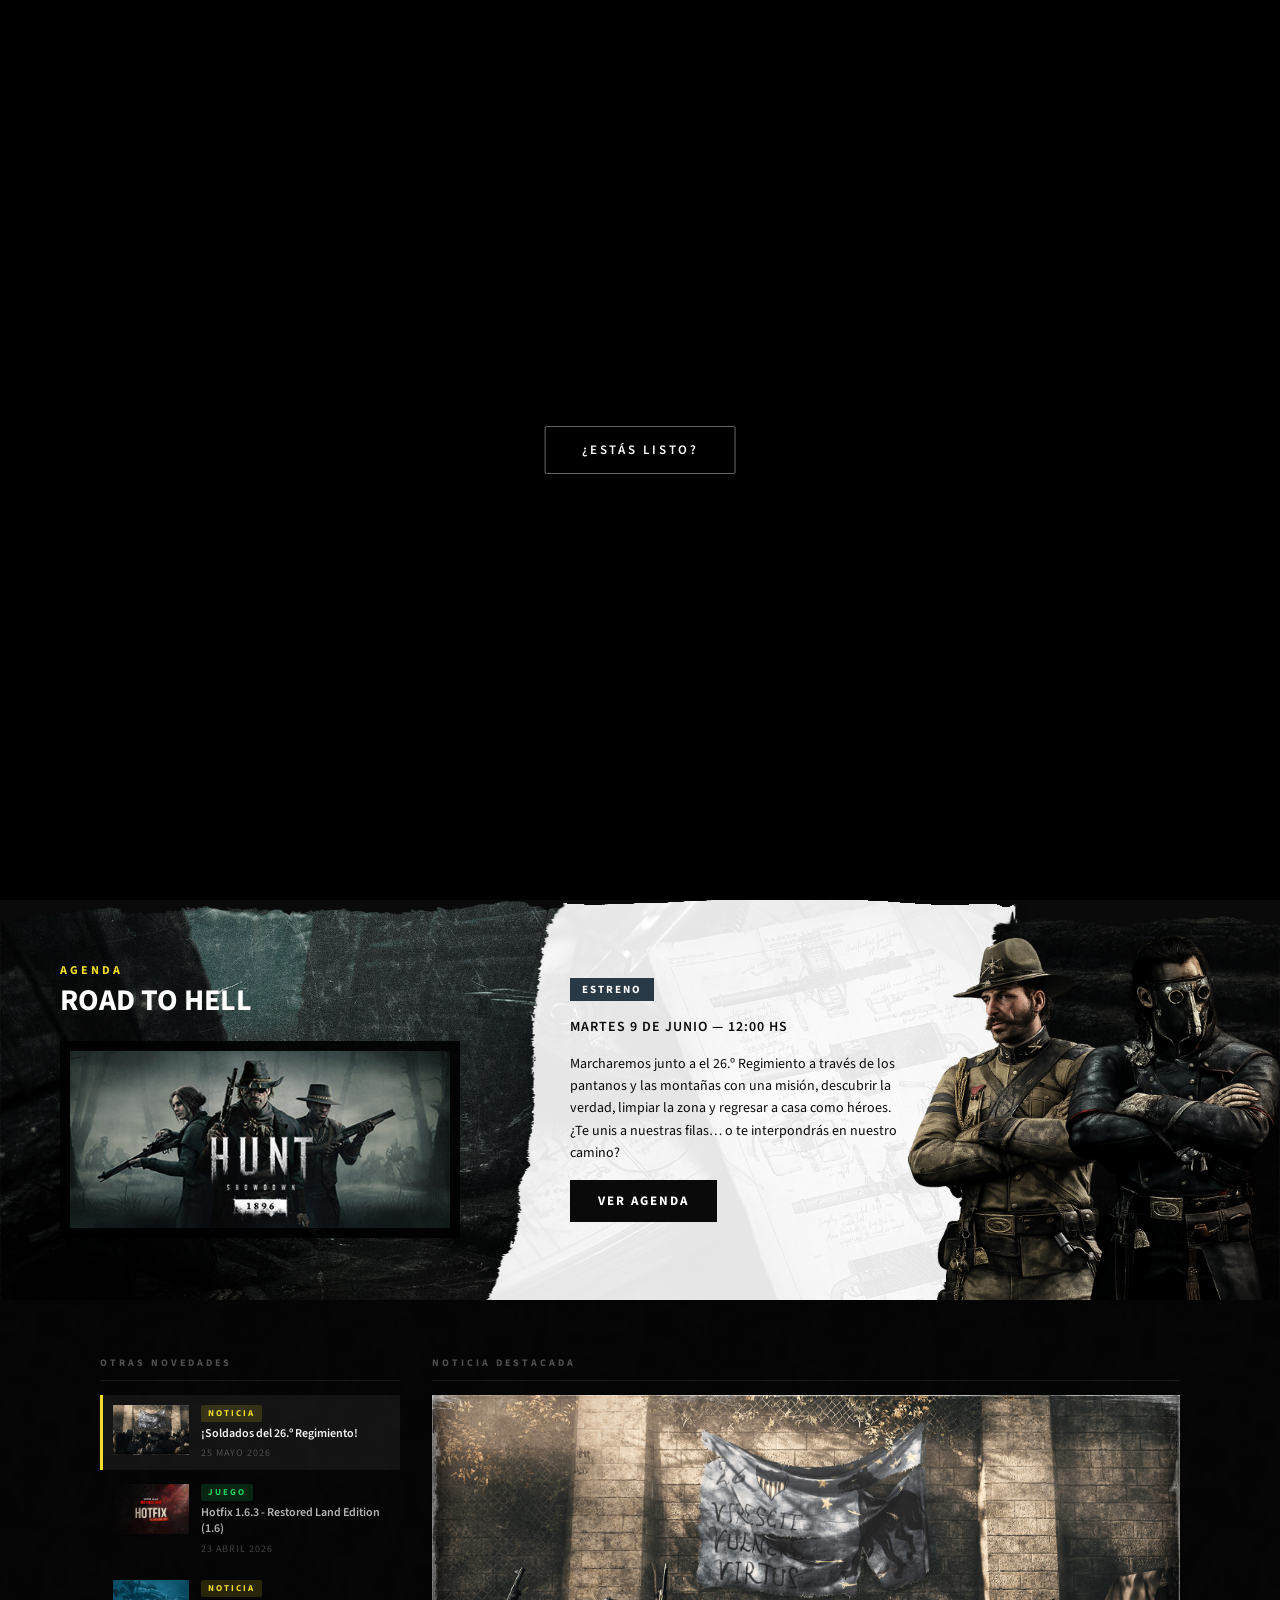
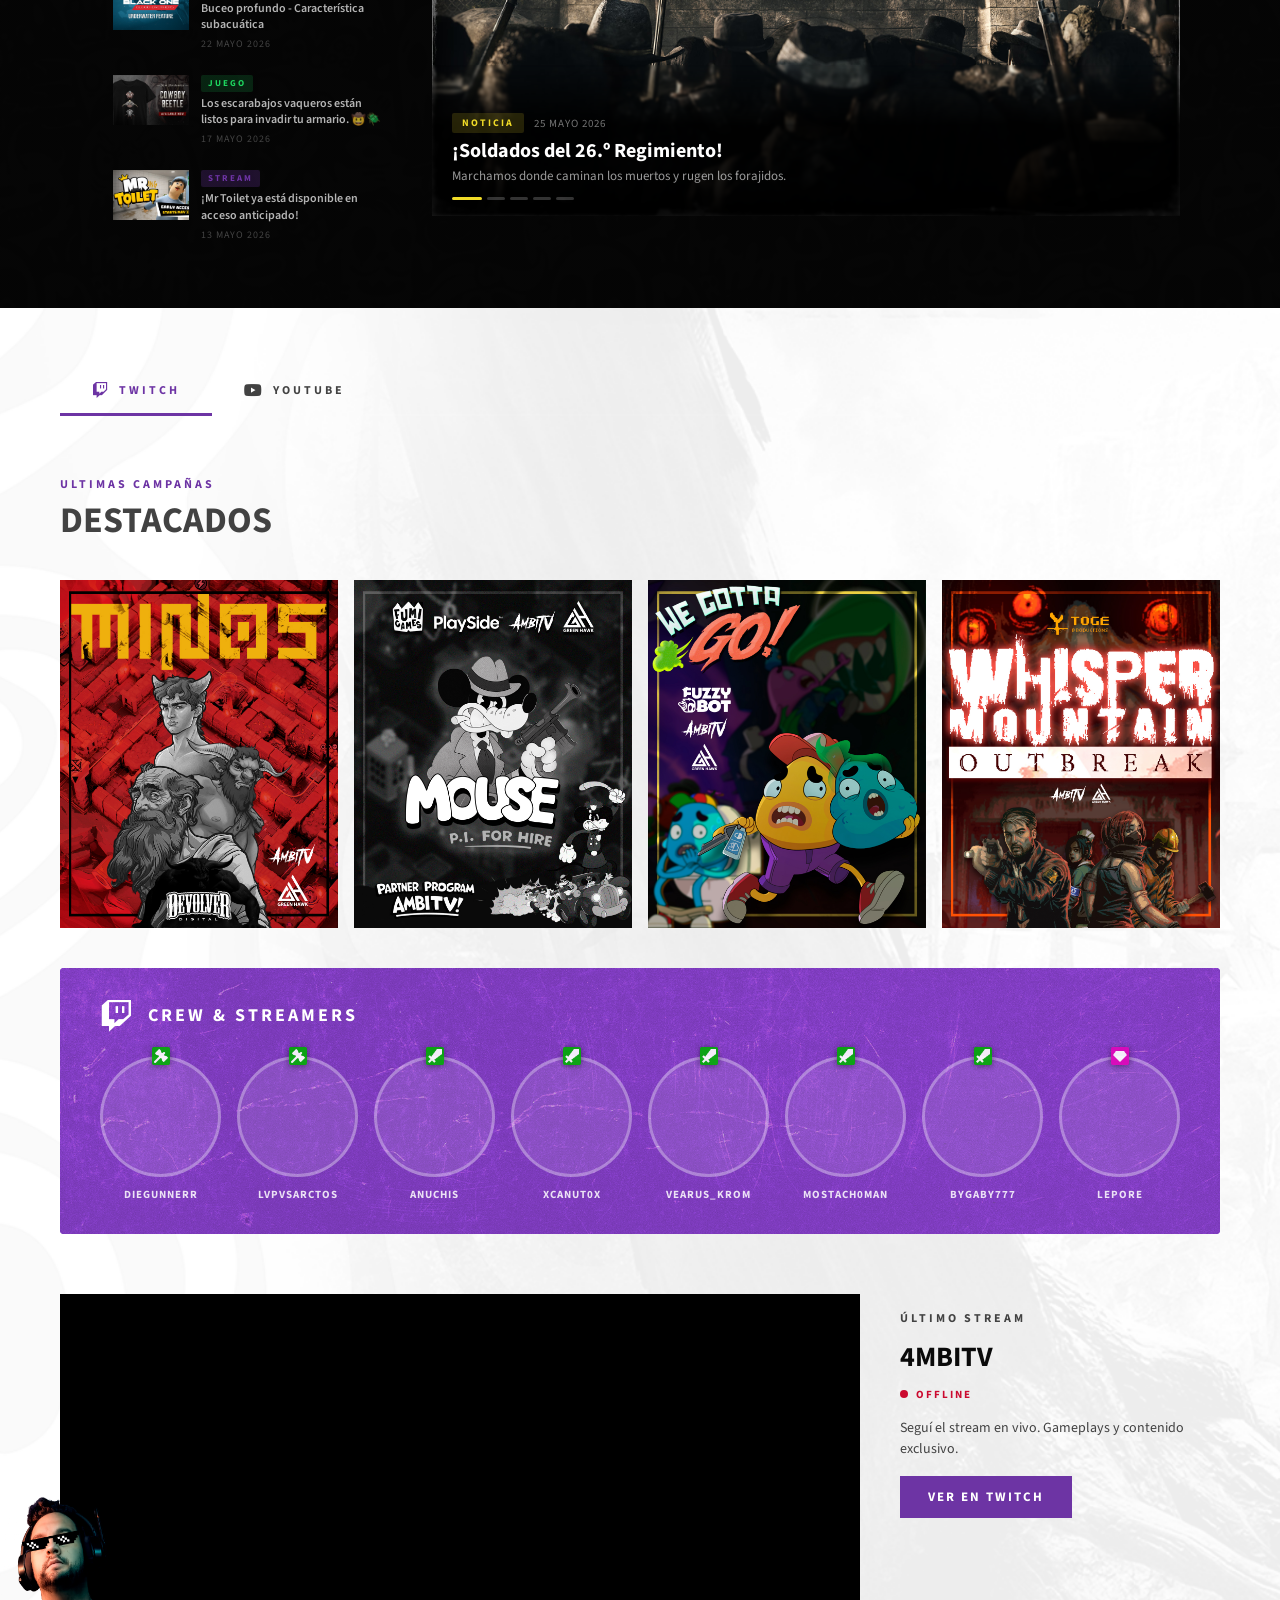
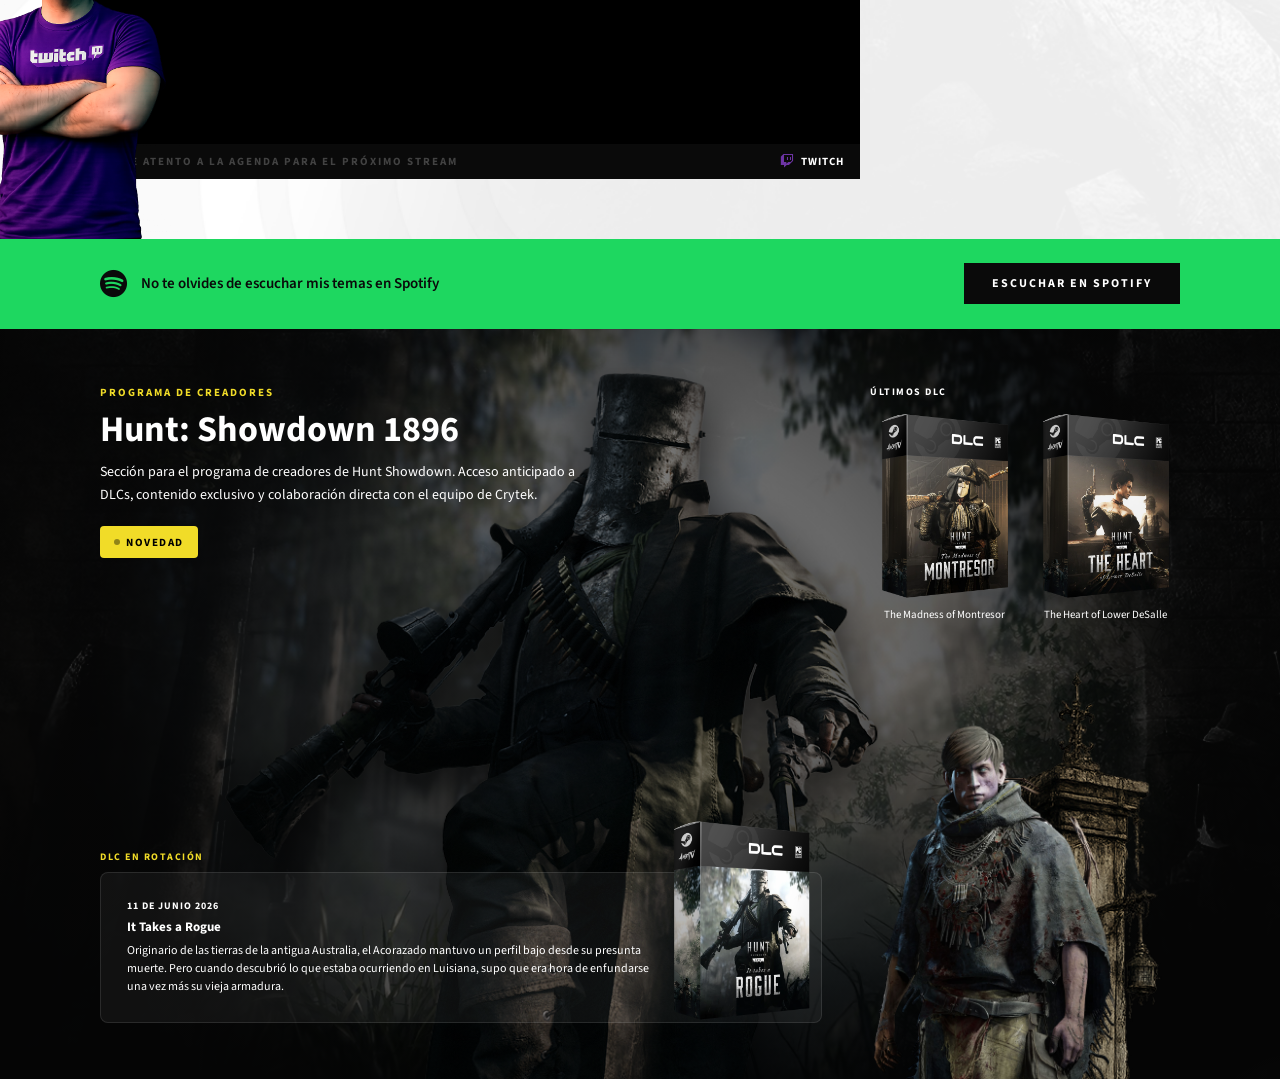
==== index.html @ e48029b4 "AGENDA" ====
<!DOCTYPE html>
<html lang="es">

<head>

    <meta charset="UTF-8">
    <meta name="viewport" content="width=device-width, initial-scale=1.0">

    <title>AmbiTV | Web v2.0 | BETA</title>

    <!-- FONTS -->
    <link rel="preconnect" href="https://fonts.googleapis.com">
    <link rel="preconnect" href="https://fonts.gstatic.com" crossorigin>
    <link href="https://fonts.googleapis.com/css2?family=Source+Sans+3:wght@400;600;700&display=swap" rel="stylesheet">

    <!-- ICONS -->
    <link rel="stylesheet" href="https://cdnjs.cloudflare.com/ajax/libs/font-awesome/6.5.0/css/all.min.css">

    <!-- CSS GLOBAL -->
    <link rel="stylesheet" href="css/style.css">

    <!-- CSS POR SECCIÓN -->
    <link rel="stylesheet" href="css/nav.css">
    <link rel="stylesheet" href="css/player.css">
    <link rel="stylesheet" href="css/hero.css">
    <link rel="stylesheet" href="css/agenda.css">
    <link rel="stylesheet" href="css/twitch.css">
    <link rel="stylesheet" href="css/youtube-tab.css">
    <link rel="stylesheet" href="css/noticias.css">
    <link rel="stylesheet" href="css/spotify.css">
    <link rel="stylesheet" href="css/creatorphunt.css">
    <link rel="stylesheet" href="css/loading.css">
    
    <!-- PRELOAD — imágenes críticas del primer render -->
    <link rel="preload" as="image" href="imgs/index/hero/hero-bg.webp">
    <link rel="preload" as="image" href="imgs/index/hero/hero-bg_img.webp">
    <link rel="preload" as="image" href="imgs/index/hero/hero-bg_logo.webp">
    

    <style>
    #ambi-loader { display: none; }
    </style>
    
</head>

<body>

        
    <!-- MOBILE BLOCK -->
    <div class="mobile-block">
        <img src="imgs/loading/ambitv_loading.webp" alt="AmbiTV">
        <p>Esta web está optimizada para tablet, notebook o PC.</p>
        <span>Por favor visitá desde un dispositivo más grande para disfrutar la experiencia completa.</span>
    </div>

    <!-- ══════════════════════════════════════════════
    LOADER — INTRO ANIMADO
    ══════════════════════════════════════════════ -->

    <!-- LOADER -->
    <div id="ambi-loader">
        <img id="loader-ghost" src="imgs/loading/ghost_loading.webp" alt="">
        <img id="loader-text"  src="imgs/loading/ambitv_loading.webp" alt="">
    </div>

    <!-- ══════════════════════════════════════════════
    NAV — MENÚ FLOTANTE FIJO
    ══════════════════════════════════════════════ -->

    <nav class="nav" id="nav">
        
        
       
        
        <div class="nav-left">
            
         <div class="nav-sep"></div> <!-- SEPARADOR -->
            
            <a class="nav-home" href="#hero">
                <i class="fas fa-home"></i>
            </a>
            

            <ul class="nav-links">
                <li><a href="#agenda">Agenda</a></li>
                <li><a href="#noticias">Noticias</a></li>
                <li><a href="#twitch">Twitch</a></li>
                <li><a href="#creatorphunt">Hunt</a></li>
                <li><a href="dossier.html">Dossier</a></li>
                <li><a href="https://www.clavecd.es/giveaway/4mbitv/sorteazo/XeBJI-148014048/" target="_blank" class="nav-sorteo">Sorteo</a></li>
            </ul>
            
        </div>
        
            <ul class="nav-social">
                <li><a href="https://www.twitch.tv/4mbitv" target="_blank" class="social-twitch"><i class="fab fa-twitch"></i></a></li>
                <li><a href="https://www.youtube.com/@ambitvok" target="_blank" class="social-youtube"><i class="fab fa-youtube"></i></a></li>
                <li><a href="https://www.instagram.com/4mbitv/" target="_blank" class="social-instagram"><i class="fab fa-instagram"></i></a></li>
                <li><a href="https://discord.com/invite/CSQDumV" target="_blank" class="social-discord"><i class="fab fa-discord"></i></a></li>
                <li><a href="https://x.com/4mbiTV" target="_blank" class="social-x"><i class="fab fa-x-twitter"></i></a></li>
                <li><a href="https://open.spotify.com/intl-es/artist/64VR4resIiyFchXF9FCLGd?si=XwD_1BIhSKyxrguS7zMNEA" target="_blank" class="social-spotify"><i class="fab fa-spotify"></i></a></li>
            </ul>

    </nav>


    <!-- ══════════════════════════════════════════════
    SECTION — HERO
    ══════════════════════════════════════════════ -->

    <section class="hero" id="hero">

        <!-- CAPA 1: BG -->
        <div class="section-bg">
            <div class="hero-bg" id="hero-bg"></div>
            <div class="hero-fx-grain"><canvas></canvas></div>
            <div class="hero-fx-scan"></div>
            <div class="hero-fx-vignette"></div>
        </div>

        <!-- CAPA 2: CONTENIDO -->
        <div class="section-content">
            <div class="hero-logo">
                <img id="hero-logo" src="" alt="">
            </div>
        </div>

        <!-- CAPA 3: BLEEDS -->
        <div class="section-bleeds">
            <div class="hero-ovimg">
                <img id="hero-ovimg" src="" alt="">
            </div>
        </div>

    </section>
    
    <div id="sections-below">

    <!-- ══════════════════════════════════════════════
    SECTION — AGENDA
    ══════════════════════════════════════════════ -->

    <section class="agenda" id="agenda">

        <!-- CAPA 1: BG -->
        <div class="section-bg"></div>

        <!-- CAPA 2: CONTENIDO -->
        <div class="section-content">
            <div class="agenda-inner">

                <div class="agenda-left">
                    <span class="agenda-kicker">AGENDA</span>
                    <h2 class="agenda-title" id="agenda-title"></h2>
                    <div class="agenda-thumb">
                        <img id="agenda-thumb" src="" alt="Imagen del juego">
                    </div>
                </div>

                <div class="agenda-info">
                    <span class="agenda-badge" id="agenda-badge"></span>
                    <p class="agenda-fecha" id="agenda-fecha"></p>
                    <p class="agenda-desc" id="agenda-desc"></p>
                    <a class="agenda-btn" href="#" id="agenda-btn">VER AGENDA</a>
                </div>

            </div>
        </div>

        <!-- CAPA 3: BLEEDS -->
        <!-- CAPA 3: BLEEDS -->
        <div class="section-bleeds">
            <img class="bleed-agenda-papel" src="imgs/index/agenda/papel.webp" alt="">
            <img class="bleed-agenda-top" src="imgs/index/agenda/agenda_over-img.webp" alt="">
        </div>

    </section>


    <!-- ══════════════════════════════════════════════
    SECTION — NOTICIAS
    ══════════════════════════════════════════════ -->

    <section class="noticias" id="noticias">

        <!-- CAPA 1: BG -->
        <div class="section-bg"></div>

        <!-- CAPA 2: CONTENIDO -->
        <div class="section-content">
            <div class="noticias-inner">
                <div class="noticias-grid">

                    <!-- ── COLUMNA IZQUIERDA: lista chica ── -->
                    <div>
                        <div class="noticias-col-header">Otras novedades</div>
                        <div class="noticias-list" id="noticias-list"></div>
                    </div>

                    <!-- ── COLUMNA DERECHA: featured ── -->
                    <div>
                        <div class="noticias-col-header">Noticia destacada</div>
                        <div class="noticias-featured">

                            <div class="noticias-featured-imgwrap">
                                <img id="noticias-featured-img" src="" alt="">
                                <div class="noticias-featured-body">
                                    <div class="noticias-featured-meta">
                                        <span class="noticias-badge" id="noticias-featured-badge"></span>
                                        <span class="noticias-featured-fecha" id="noticias-featured-fecha"></span>
                                    </div>
                                    <div class="noticias-featured-title" id="noticias-featured-title"></div>
                                    <div class="noticias-featured-desc" id="noticias-featured-desc"></div>
                                    <div class="noticias-dots" id="noticias-dots"></div>
                                </div>
                                <button class="noticias-arrow prev" id="noticias-prev">&#8249;</button>
                                <button class="noticias-arrow next" id="noticias-next">&#8250;</button>
                            </div>

                        </div>
                    </div>

                </div>
            </div>
        </div>

        <!-- CAPA 3: BLEEDS -->
        <div class="section-bleeds"></div>

    </section>


    <!-- ══════════════════════════════════════════════
    SECTION — TWITCH (con tabs Twitch / YouTube)
    ══════════════════════════════════════════════ -->

    <section class="twitch" id="twitch">

        <!-- CAPA 1: BG -->
        <div class="section-bg"></div>

        <!-- CAPA 2: CONTENIDO -->
        <div class="section-content">

            <!-- ── TABS NAV ── -->
            <div class="twitch-tabs-nav">
                <button class="twitch-tab-btn active" data-tab="twitch">
                    <i class="fab fa-twitch"></i> Twitch
                </button>
                <button class="twitch-tab-btn" data-tab="youtube">
                    <i class="fab fa-youtube"></i> YouTube
                </button>
            </div>

            <!-- ── TAB: TWITCH ── -->
            <div class="twitch-tab-panel active" id="tab-twitch">

                <!-- BLOQUE SUPERIOR — pintado por twitch-top.js -->
                <div class="twitch-top">
                    <div class="twitch-top-header"></div>
                    <div class="twitch-top-cards"></div>
                    <div class="twitch-top-crew"></div>
                </div>

                <!-- BLOQUE INFERIOR — player + panel -->
                <div class="twitch-inner">

                    <!-- PLAYER — columna izquierda -->
                    <div class="twitch-player">

                        <div class="twitch-player-embed">
                          <!-- inyectado por twitch-vod.js -->
                        </div>

                        <div class="twitch-player-bar">
                            <span class="twitch-stream-title">// ESTATE ATENTO A LA AGENDA PARA EL PRÓXIMO STREAM</span>
                            <span class="twitch-player-logo">
                                <i class="fab fa-twitch"></i> Twitch
                            </span>
                        </div>

                    </div>

                    <!-- PANEL INFO — columna derecha -->
                    <div class="twitch-panel">

                        <div class="twitch-vod-embed"></div>

                        <span class="twitch-kicker">ÚLTIMO STREAM</span>
                        <span class="twitch-channel-name">4MBITV</span>

                        <div class="twitch-status">
                            <span class="twitch-status-dot offline"></span>
                            <span class="twitch-status-label offline">OFFLINE</span>
                        </div>

                        <p class="twitch-desc">Seguí el stream en vivo. Gameplays y contenido exclusivo.</p>

                        <a class="twitch-btn" href="https://twitch.tv/4mbitv" target="_blank">
                            VER EN TWITCH
                        </a>

                    </div>

                </div>

            </div>
            <!-- /tab-twitch -->

            <!-- ── TAB: YOUTUBE ── -->
            <div class="twitch-tab-panel" id="tab-youtube">
                <!-- pintado por youtube.js -->
                <div id="youtube-tab-content"></div>
            </div>
            <!-- /tab-youtube -->

        </div>

        <!-- CAPA 3: BLEEDS -->
        <div class="section-bleeds">
            <img class="bleed-twitch-left" src="imgs/index/overflow/ambi_twitch.webp" alt="">
        </div>

    </section>


    <!-- ══════════════════════════════════════════════
    SECTION — SPOTIFY
    ══════════════════════════════════════════════ -->

    <section class="spotify" id="spotify">

        <!-- CAPA 1: BG -->
        <div class="section-bg"></div>

        <!-- CAPA 2: CONTENIDO -->
        <div class="section-content">
            <div class="spotify-inner">
                <div class="spotify-left">
                    <i class="fab fa-spotify"></i>
                    <span>No te olvides de escuchar mis temas en Spotify</span>
                </div>
                <a class="spotify-btn" href="https://open.spotify.com/intl-es/artist/64VR4resIiyFchXF9FCLGd?si=nzkdIBTnSWOOcw-oJPtPSw" target="_blank">
                    ESCUCHAR EN SPOTIFY
                </a>
            </div>
        </div>

        <!-- CAPA 3: BLEEDS -->
        <div class="section-bleeds"></div>

    </section>


    <!-- ══════════════════════════════════════════════
    SECTION — CREATORPHUNT
    ══════════════════════════════════════════════ -->

    <section class="creatorphunt" id="creatorphunt">

        <!-- CAPA 1: BG -->
        <div class="section-bg"> </div>

        <!-- CAPA 2: CONTENIDO -->
        <div class="section-content">
            <div class="creatorphunt-inner">
                <div class="creatorphunt-grid">

                    <!-- ── COLUMNA IZQUIERDA ── -->
                    <div class="creatorphunt-col-left">

                        <div class="creatorphunt-header">
                            <span class="creatorphunt-kicker">PROGRAMA DE CREADORES</span>
                            <h2 class="creatorphunt-titulo" id="creatorphunt-titulo"></h2>
                            <p class="creatorphunt-subtitulo" id="creatorphunt-subtitulo"></p>

                            <div class="creatorphunt-badge-wrap hidden" id="creatorphunt-badge-wrap">
                                <span class="creatorphunt-badge-novedad" id="creatorphunt-badge-novedad">NOVEDAD</span>
                                <span class="creatorphunt-badge-ver hidden" id="creatorphunt-badge-ver">▶ VER VIDEO</span>
                            </div>

                            <div class="creatorphunt-video-wrap hidden" id="creatorphunt-video-wrap">
                                <iframe id="creatorphunt-iframe" src="" allowfullscreen allow="autoplay"></iframe>
                                <div class="creatorphunt-video-close hidden" id="creatorphunt-video-close">✕</div>
                            </div>
                        </div>

                        <div class="creatorphunt-rotacion-wrap">
                            <div class="creatorphunt-rotacion-label">DLC EN ROTACIÓN</div>
                            <div class="creatorphunt-rotacion">
                                <div class="creatorphunt-rotacion-body">
                                    <span class="creatorphunt-rotacion-fecha" id="creatorphunt-rotacion-fecha"></span>
                                    <div class="creatorphunt-rotacion-titulo" id="creatorphunt-rotacion-titulo"></div>
                                    <div class="creatorphunt-rotacion-desc" id="creatorphunt-rotacion-desc"></div>
                                </div>
                                <div class="creatorphunt-rotacion-imgvert">
                                    <img id="creatorphunt-rotacion-img" src="" alt="DLC en rotación">
                                </div>
                            </div>
                        </div>

                    </div>

                    <!-- ── COLUMNA DERECHA ── -->
                    <div class="creatorphunt-col-right">
                        <div class="creatorphunt-dlcs-label">ÚLTIMOS DLC</div>
                        <div class="creatorphunt-dlcs" id="creatorphunt-dlcs"></div>
                    </div>

                </div>
            </div>
        </div>

        <!-- CAPA 3: BLEEDS -->
        <div class="section-bleeds">
            <img class="bleed-creatorPhunt-left"   src="imgs/index/creatorPhunt/bleed-creatorPhunt-left.webp" alt="">
            <img class="bleed-creatorPhunt-right"  src="imgs/index/creatorPhunt/bleed-creatorPhunt-right.webp" alt="">
            <img class="bleed-creatorPhunt-top"    src="imgs/index/creatorPhunt/bleed-creatorPhunt-top.webp" alt="">
            <img class="bleed-creatorPhunt-bottom" src="imgs/index/creatorPhunt/bleed-creatorPhunt-bottom.webp" alt="">
            <img class="bleed-creatorPhunt-middle" src="imgs/index/creatorPhunt/bleed-creatorPhunt-middle.webp" alt="">
            <img class="bleed-creatorPhunt-hunter" src="imgs/index/creatorPhunt/cazador.webp" alt="Cazador Hunt Showdown">
        </div>

    </section>
    
    </div>
    
    
    <!-- ══════════════════════════════════════════════
    LIGHTBOX — AGENDA SCHEDULE
    ══════════════════════════════════════════════ -->
    <div id="lightbox-agenda" class="lightbox-agenda">
        <button class="lightbox-agenda-close">×</button>
        <button class="lightbox-video-pause" id="lb-pause-music">
            <i class="fas fa-music"></i>
            <span class="nav-player-bars" id="lb-pause-bars">
                <span></span>
                <span></span>
                <span></span>
                <span></span>
            </span>
            <span class="lb-pause-label">PAUSAR MÚSICA</span>
        </button>
        <div class="lightbox-agenda-inner">
            <div class="lightbox-agenda-list" id="lightbox-agenda-list"></div>
        </div>
    </div>
    
    <!-- ══════════════════════════════════════════════
    LIGHTBOX — VIDEO TRAILER
    ══════════════════════════════════════════════ -->
    <div id="lightbox-video" class="lightbox-video">
        <button class="lightbox-video-close">×</button>
        <div class="lightbox-video-wrapper" id="lightbox-video-wrapper"></div>
    </div>

    <!-- ══════════════════════════════════════════════
    JS POR SECCIÓN

    ══════════════════════════════════════════════ -->
    
    <script src="js/loading.js"></script>
    <script src="js/live-reload.js"></script>
    <script src="js/menu.js"></script>
    <script src="js/player.js"></script>
    <script src="js/hero.js"></script>
    <script src="js/agenda.js"></script>
    <script src="js/youtube.js"></script>
    <script src="js/tabs.js"></script>
    <script src="js/twitch-top.js"></script>
    <script src="js/twitch-vod.js"></script>
    <script src="js/noticias.js"></script>
    <script src="js/creatorphunt.js"></script>
    <script src="js/lb-agenda.js"></script>

</body>
</html>
---- css/style.css ----
@charset "utf-8";

/* ══════════════════════════════════════════════════════════════════
   AMBI — STYLE.CSS
   SOLO GLOBALES: reset, variables, base, secciones, bleeds
   NO agregar estilos de componentes acá — cada sección tiene su CSS
══════════════════════════════════════════════════════════════════ */


/* ──────────────────────────────────────────
   VARIABLES
────────────────────────────────────────── */

:root {

    /* COLORES BASE */
    --c-black:    #0A0A0A;
    --c-white:    #FFFFFF;
    --c-green:    #1ED760;
    --c-purple:   #6D34A4;
    --c-orange:   #D4830E;
    --c-red:      #CB0A2F;
    --c-yellow:   #F1DC28;
    --c-blue:     #3E78C7;
    --c-gray:     #424242;

    /* USO SEMÁNTICO */
    --bg:         var(--c-black);
    --accent:     var(--c-green);
    --text:       var(--c-white);
    --muted:      var(--c-gray);

    /* TIPOGRAFÍA */
    --font-main:  'Source Sans 3', Arial, sans-serif;

    /* MEDIDAS */
    --max-width:  1200px;
    --nav-height: 60px;

    /* Z-INDEX global */
    --z-sections: 1;
    --z-nav:      100;

    /* Z-INDEX dentro de cada sección — 3 capas fijas */
    --z-bg:               0;
    --z-sections-raised:  2;
    --z-bleeds-under:     10;   /* bleeds detrás del contenido — papel, texturas */
    --z-content:          20;
    --z-bleeds:           30;  /* bleeds delante del contenido — personajes */
    --z-nav:              100;

}


/* ──────────────────────────────────────────
   RESET
────────────────────────────────────────── */

* {
    margin: 0;
    padding: 0;
    box-sizing: border-box;
}

html {
    scroll-behavior: smooth;
    background: var(--bg);
    overflow-x: hidden;
    scrollbar-width: none; /* ← agregá esto */
}

html::-webkit-scrollbar {
    display: none; /* ← y esto para Chrome/Edge/Safari */
}

body {
    background: var(--bg);
    color: var(--text);
    font-family: var(--font-main);
    overflow-x: hidden;
}


/* ──────────────────────────────────────────
   REGLA GLOBAL — SECCIONES
   Toda section sigue estas reglas sin excepción
────────────────────────────────────────── */

section {
    position: relative;
    overflow: hidden;
    z-index: var(--z-sections);
    width: 100%;
}


/* ──────────────────────────────────────────
   REGLAS GLOBALES — 3 CAPAS POR SECCIÓN
   Toda section tiene siempre estos 3 divs hijos
────────────────────────────────────────── */

/* CAPA 1 — Fondo / BG */
.section-bg {
    position: absolute;
    inset: 0;
    z-index: var(--z-bg);
    pointer-events: none;
    overflow: hidden;
}

.section-bg img {
    width: 100%;
    height: 100%;
    object-fit: cover;
    object-position: center;
}

/* CAPA 2 — Contenido principal */
.section-content {
    position: relative;
    z-index: var(--z-content);
    max-width: var(--max-width);
    margin: 0 auto;
    padding: 0 20px;
}

/* CAPA 3 — Bleeds / decoración */
.section-bleeds {
    position: absolute;
    inset: 0;
    z-index: 0;
    pointer-events: none;
}

/* ──────────────────────────────────────────
   MOBILE BLOCK — menos de 768px
────────────────────────────────────────── */

.mobile-block {
    display: none;
}

@media (max-width: 767px) {

    .mobile-block {
        display: flex;
        flex-direction: column;
        align-items: center;
        justify-content: center;
        gap: 20px;
        position: fixed;
        inset: 0;
        z-index: 9999;
        background: var(--c-black);
        padding: 40px 32px;
        text-align: center;
    }

    .mobile-block img {
        width: 160px;
        opacity: 0.9;
    }

    .mobile-block p {
        font-size: 18px;
        font-weight: 700;
        color: var(--c-white);
        line-height: 1.4;
    }

    .mobile-block span {
        font-size: 14px;
        color: var(--c-gray);
        line-height: 1.6;
    }

    /* Ocultar todo lo demás */
    body > *:not(.mobile-block) {
        display: none !important;
    }

}

#sections-below {
    position: relative;
    z-index: 2;
    transition: margin-top 0.6s cubic-bezier(0.25, 0.46, 0.45, 0.94);
}

#sections-below.scrolled {
    margin-top: -38px;
    transition: margin-top 0.2s cubic-bezier(0.25, 0.46, 0.45, 0.94);
}
---- css/nav.css ----
/* ══════════════════════════════════════════════════════════════════
   AMBI — NAV.CSS
   Menú flotante fijo — rectangular, centrado, semi-transparente
══════════════════════════════════════════════════════════════════ */


/* ──────────────────────────────────────────
   NAV — CONTENEDOR
────────────────────────────────────────── */

.nav {
    position: fixed;
    top: 50px;
    left: 50%;
    transform: translateX(-50%);
    z-index: var(--z-nav);

    display: flex;
    align-items: center;
    gap: 32px;

    width: var(--max-width);
    height: var(--nav-height);
    padding: 0 30px;

    background: rgba(5, 5, 5, 0.8);
    backdrop-filter: blur(8px);
    -webkit-backdrop-filter: blur(8px);

    white-space: nowrap;

    /* Animación del autohide via top */
    transition: top 0.35s cubic-bezier(0.4, 0, 0.2, 1);
}


/* ──────────────────────────────────────────
   PESTAÑA PEEK
────────────────────────────────────────── */

.nav-peek-tab {
    position: fixed;
    top: 0;
    left: 50%;
    transform: translateX(-50%);
    z-index: calc(var(--z-nav) - 1);

    display: flex;
    align-items: center;
    justify-content: center;

    width: 48px;
    height: 26px;

    background: rgba(10, 10, 10, 0.88);
    backdrop-filter: blur(8px);
    -webkit-backdrop-filter: blur(8px);
    border: 1px solid rgba(255, 255, 255, 0.08);
    border-top: none;
    border-radius: 0 0 8px 8px;
    cursor: pointer;

    opacity: 0;
    pointer-events: none;
    transition: opacity 0.25s ease;
}

.nav-peek-tab i {
    font-size: 14px;
    color: rgba(255, 255, 255, 0.75);
}

.nav-peek-tab.visible {
    opacity: 1;
    pointer-events: all;
}


/* ──────────────────────────────────────────
   NAV — ÍCONO HOME
────────────────────────────────────────── */

.nav-home {
    color: rgba(255, 255, 255, 0.70);
    font-size: 16px;
    text-decoration: none;
    transition: color 0.2s;
    display: flex;
    align-items: center;
}

.nav-home:hover {
    color: #1ED760;
}


/* ──────────────────────────────────────────
   NAV — LINKS DE SECCIÓN
────────────────────────────────────────── */

.nav-links {
    list-style: none;
    display: flex;
    align-items: center;
    gap: 28px;
}

.nav-links a {
    color: rgba(255, 255, 255, 0.75);
    text-decoration: none;
    font-family: var(--font-main);
    font-size: 11px;
    font-weight: 700;
    letter-spacing: 3px;
    text-transform: uppercase;
    transition: color 0.2s;
}

.nav-links a:hover {
    color: #1ED760;
}

.nav-links a.active {
    color: #1ED760;
}


/* ──────────────────────────────────────────
   SEPARADOR ENTRE LINKS Y REDES
────────────────────────────────────────── */

.nav::before {
    content: none;
}

.nav-sep {
    width: 1px;
    height: 20px;
    background: rgba(255, 255, 255, 0.15);
    flex-shrink: 0;
}

.nav-left {
    display: flex;
    align-items: center;
    gap: 32px;
    margin-left: auto;
}

/* ──────────────────────────────────────────
   NAV — REDES SOCIALES
────────────────────────────────────────── */

.nav-social {
    list-style: none;
    display: flex;
    align-items: center;
    gap: 18px;
}

.nav-social a {
    color: rgba(255, 255, 255, 0.70);
    font-size: 15px;
    text-decoration: none;
    display: flex;
    align-items: center;
    transition: color 0.2s;
}

.nav-social a:hover {
    color: #1ED760;
}

.nav-sorteo {
    color: #1ED760 !important;
}

.nav-social a:hover { color: #ffffff; } /* fallback — sobreescrito por los específicos */

.social-twitch:hover    { color: #9146FF !important; }
.social-youtube:hover   { color: #FF0000 !important; }
.social-instagram:hover { color: #E1306C !important; }
.social-discord:hover   { color: #5865F2 !important; }
.social-x:hover         { color: #ffffff !important; }
.social-spotify:hover   { color: #1ED760 !important; }
---- css/player.css ----
/* ══════════════════════════════════════════════════════════════════
   AMBI — PLAYER.CSS
   Reproductor de audio en el nav
══════════════════════════════════════════════════════════════════ */

.nav-player {
    position: relative;
    display: flex;
    align-items: center;
    gap: 6px;
    flex-shrink: 0;
}

/* ── Botón nota musical ── */
.nav-player-btn {
    background: none;
    border: none;
    cursor: pointer;
    color: rgba(255, 255, 255, 0.70);
    font-size: 14px;
    display: flex;
    align-items: center;
    gap: 5px;
    padding: 4px;
    transition: color 0.2s;
    line-height: 1;
}

.nav-player-btn:hover {
    color: #1ED760;
}

/* Nota musical — glow titilando en reposo */
.nav-player-btn i {
    color: #1ED760;
    animation: musicGlow 1.4s ease-in-out infinite;
}

@keyframes musicGlow {
    0%, 100% { filter: drop-shadow(0 0 3px #1ED760); opacity: 1; }
    50%       { filter: drop-shadow(0 0 10px #1ED760); opacity: 0.5; }
}

/* Nota musical — verde fijo cuando está en play */
.nav-player-btn.playing i {
    animation: none;
    filter: drop-shadow(0 0 6px #1ED760);
    opacity: 1;
}

/* ── Visualizador de barras ── */
.nav-player-bars {
    display: flex;
    align-items: flex-end;
    gap: 2px;
    height: 14px;
    cursor: pointer;
}

.nav-player-bars span {
    display: block;
    width: 3px;
    border-radius: 1px;
    background: rgba(255, 255, 255, 0.35);
    transition: background 0.2s;
    height: 4px;
}

/* Cuando está playing: barras verdes + animación */
.nav-player-bars.playing span {
    background: #1ED760;
}

.nav-player-bars.playing span:nth-child(1) {
    animation: bar-bounce 0.8s ease-in-out infinite alternate;
}
.nav-player-bars.playing span:nth-child(2) {
    animation: bar-bounce 0.6s ease-in-out 0.15s infinite alternate;
}
.nav-player-bars.playing span:nth-child(3) {
    animation: bar-bounce 1s ease-in-out 0.05s infinite alternate;
}
.nav-player-bars.playing span:nth-child(4) {
    animation: bar-bounce 0.7s ease-in-out 0.25s infinite alternate;
}

@keyframes bar-bounce {
    from { height: 3px; }
    to   { height: 13px; }
}

/* ── Dropdown principal ── */
.nav-player-dropdown {
    display: none;
    position: absolute;
    top: calc(100% + 16px);
    left: 0;
    background: rgba(10, 10, 10, 0.95);
    backdrop-filter: blur(8px);
    -webkit-backdrop-filter: blur(8px);
    /*border: 1px solid rgba(255, 255, 255, 0.10);*/
    border-radius: 3px;
    padding: 10px 12px;
    margin-top: 5px;
    align-items: center;
    gap: 10px;
    white-space: nowrap;
    z-index: 200;
    min-width: 300px;
}

.nav-player-dropdown.open {
    display: flex;
    flex-direction: column;
    align-items: stretch;
    gap: 0;
}

/* Fila superior: controles + info */
.nav-player-row {
    display: flex;
    align-items: center;
    gap: 10px;
}

/* Fila inferior: volumen */
.nav-player-vol-row {
    display: flex;
    align-items: center;
    gap: 8px;
    padding-top: 8px;
    margin-top: 8px;
    border-top: 1px solid rgba(255, 255, 255, 0.07);
}

/* ── Botones play/pause y next ── */
.nav-player-playpause,
.nav-player-next {
    background: none;
    border: none;
    cursor: pointer;
    color: rgba(255, 255, 255, 0.75);
    font-size: 13px;
    display: flex;
    align-items: center;
    padding: 4px;
    flex-shrink: 0;
    transition: color 0.2s;
}

.nav-player-playpause:hover,
.nav-player-next:hover {
    color: #1ED760;
}

/* ── Info artista - tema ── */
.nav-player-info {
    display: flex;
    flex-direction: column;
    flex: 1;
    overflow: hidden;
    gap: 1px;
}

.nav-player-artist {
    font-size: 10px;
    font-weight: 700;
    letter-spacing: 1.5px;
    text-transform: uppercase;
    color: #1ED760;
    overflow: hidden;
    text-overflow: ellipsis;
    white-space: nowrap;
}

.nav-player-track {
    font-size: 10px;
    font-weight: 500;
    letter-spacing: 1px;
    text-transform: uppercase;
    color: rgba(255, 255, 255, 0.55);
    overflow: hidden;
    text-overflow: ellipsis;
    white-space: nowrap;
}

/* ── Botón lista ── */
.nav-player-list-btn {
    background: none;
    border: none;
    cursor: pointer;
    color: rgba(255, 255, 255, 0.55);
    font-size: 12px;
    display: flex;
    align-items: center;
    padding: 4px;
    flex-shrink: 0;
    transition: color 0.2s;
}

.nav-player-list-btn:hover {
    color: #1ED760;
}

/* ── Volumen ── */
.nav-player-vol-icon {
    color: rgba(255, 255, 255, 0.45);
    font-size: 11px;
    flex-shrink: 0;
}

.nav-player-vol-slider {
    -webkit-appearance: none;
    appearance: none;
    flex: 1;
    height: 3px;
    border-radius: 2px;
    outline: none;
    cursor: pointer;
    transition: background 0.2s;
    background: linear-gradient(
        to right,
        #1ED760 0%,
        #1ED760 var(--vol, 30%),
        rgba(255,255,255,0.15) var(--vol, 30%),
        rgba(255,255,255,0.15) 100%
    );
}

.nav-player-vol-slider::-webkit-slider-thumb {
    -webkit-appearance: none;
    appearance: none;
    width: 10px;
    height: 10px;
    border-radius: 50%;
    background: #1ED760;
    cursor: pointer;
    transition: transform 0.15s;
}

.nav-player-vol-slider::-webkit-slider-thumb:hover {
    transform: scale(1.3);
}

.nav-player-vol-slider::-moz-range-thumb {
    width: 10px;
    height: 10px;
    border-radius: 50%;
    background: #1ED760;
    cursor: pointer;
    border: none;
}

/* ── Dropdown playlist ── */
.nav-player-playlist {
    display: none;
    position: absolute;
    top: calc(100% + 6px);
    left: 0;
    background: rgba(10, 10, 10, 0.97);
    backdrop-filter: blur(8px);
    -webkit-backdrop-filter: blur(8px);
    /*border: 1px solid rgba(255, 255, 255, 0.10);*/
    border-radius: 3px;
    overflow: hidden;
    z-index: 201;
    min-width: 300px;
}

.nav-player-playlist.open {
    display: block;
}

.nav-player-playlist-item {
    display: flex;
    flex-direction: column;
    gap: 1px;
    padding: 9px 14px;
    cursor: pointer;
    border-bottom: 0.5px solid rgba(255, 255, 255, 0.06);
    transition: background 0.15s;
}

.nav-player-playlist-item:last-child {
    border-bottom: none;
}

.nav-player-playlist-item:hover {
    background: rgba(255, 255, 255, 0.05);
}

.nav-player-playlist-item.active .npp-artist {
    color: #1ED760;
}

.npp-artist {
    font-size: 10px;
    font-weight: 700;
    letter-spacing: 1.5px;
    text-transform: uppercase;
    color: rgba(255, 255, 255, 0.85);
    transition: color 0.2s;
}

.npp-track {
    font-size: 10px;
    font-weight: 500;
    letter-spacing: 1px;
    text-transform: uppercase;
    color: rgba(255, 255, 255, 0.40);
}
---- css/hero.css ----
/* ══════════════════════════════════════════════════════════════════
   AMBI — HERO.CSS
══════════════════════════════════════════════════════════════════ */



/* ──────────────────────────────────────────
   HERO — CONTENEDOR
────────────────────────────────────────── */

.hero {
    /*aspect-ratio: 1920 / 1080;*/
    height: 100dvh;      /* ocupa exactamente el viewport */
    /*min-height: unset;*/
    overflow: hidden;
}

.hero .section-content {
    position: absolute;
    inset: 0;
}

/* ──────────────────────────────────────────
   HERO — CAPA 1: FONDO
   .hero-bg vive dentro de .section-bg
   position/z-index los hereda del global
────────────────────────────────────────── */

/*.hero-bg {
    position: absolute;
    inset: 0;
    background-color: var(--c-black);
    background-image: inherit;
    background-size: cover;
    background-position: center center;
}*/

.hero-bg {
    position: absolute;
    inset: 0;
    background-color: var(--c-black);
    background-image: inherit;
    background-size: cover;
    background-position: center top;
}

.hero-bg::after {
    content: '';
    position: absolute;
    inset: 0;
    background-color: rgba(0, 0, 0, 0.5);
}


/* ──────────────────────────────────────────
   HERO — CAPA 2: CONTENIDO
   .hero-logo vive dentro de .section-content
────────────────────────────────────────── */

.hero-logo {
    position: absolute;
    top: 38%;          /* antes: 40% — compensa los ~60px del nav */
    left: 75%;
    transform: translate(-50%, -50%);
    width: 500px;
    max-width: 70%;
    pointer-events: none;
    animation: heroLogoFloat 4s ease-in-out infinite;
}

.hero-logo img {
    width: 100%;
    height: auto;
    display: block;
}

/* ── HERO LOGO — efecto levitación ── */
@keyframes heroLogoFloat {
    0%, 100% { transform: translateX(-50%) translateY(0px); }
    50%       { transform: translateX(-50%) translateY(-10px); }
}


/* ──────────────────────────────────────────
   HERO — CAPA 3: BLEEDS
   .hero-ovimg vive dentro de .section-bleeds
   position/z-index los hereda del global
────────────────────────────────────────── */

.hero-ovimg {
    position: absolute;
    top: 0;
    bottom: 0;
    left: 35%;
    transform: translateX(-50%);
    width: auto;
    max-width: 100%;
}

.hero-ovimg img {
    width: 100%;
    height: 100%;
    object-fit: cover;
    display: block;
}





/* ════════════════════════════════════════════
   AMBI — HERO FX  |  hero.css
   Efectos activos: grain, scan, vignette
════════════════════════════════════════════ */

/* ── CAPA 1: FX — pegá esto en hero.css ── */

.hero-fx-vignette {
    position: absolute;
    inset: 0;
    z-index: 5;
    pointer-events: none;
    opacity: 0.74;
    background: radial-gradient(
        ellipse at center,
        transparent 45%,
        rgba(0, 0, 0, 0.95) 100%
    );
}

.hero-fx-scan {
    position: absolute;
    inset: 0;
    z-index: 4;
    pointer-events: none;
    opacity: 1.00;
    background: repeating-linear-gradient(
        0deg,
        rgba(0, 0, 0, 0.35) 0px,
        rgba(0, 0, 0, 0.35) 1px,
        transparent 1px,
        transparent 3px
    );
}

.hero-fx-grain {
    position: absolute;
    inset: 0;
    z-index: 3;
    pointer-events: none;
}
.hero-fx-grain canvas {
    position: absolute;
    inset: 0;
    width: 100%;
    height: 100%;
}
---- css/agenda.css ----
/* ══════════════════════════════════════════════════════════════════
   AMBI — AGENDA.CSS
══════════════════════════════════════════════════════════════════ */


/* ──────────────────────────────────────────
   AGENDA — SECCIÓN
────────────────────────────────────────── */

.agenda {
    min-height: 400px;
    /*box-shadow:
        inset 0 5px 0 var(--c-red),
        inset 0 -5px 0 var(--c-red);*/
}

/* ──────────────────────────────────────────
   AGENDA — CAPA 1: FONDO
   Vive dentro de .section-bg
────────────────────────────────────────── */

.agenda .section-bg {
    /*background-color: var(--c-black);*/
    background-image: url('../imgs/index/agenda/agenda-bg.webp');
    background-repeat: no-repeat;
    background-position: top center;
    background-size: cover;
}


/* ──────────────────────────────────────────
   AGENDA — INNER
   Centrado a 1200px, dos columnas
────────────────────────────────────────── */

/* BLOQUE DE TEXTO, FECHA, HORA Y BTNS */
.agenda-inner {
    padding: 40px 0; /* solo arriba y abajo, nada en los costados */
    min-height: 400px;
    display: flex;
    flex-direction: row;
    align-items: center;
    gap: 110px;
}

/* ──────────────────────────────────────────
   AGENDA — LEFT
   Columna izquierda: kicker, título y thumb
────────────────────────────────────────── */

.agenda-left {
    display: flex;
    flex-direction: column;
    width: 400px;    /* mismo que el thumb, fijo */
    flex-shrink: 0;  /* que no se achique */
}

.agenda-kicker {
    margin-bottom: 5px; /* espacio entre AGENDA y el título */
}

.agenda-thumb {
    margin-top: 24px; /* espacio entre título y thumb, ajustá este */
}

/* ──────────────────────────────────────────
   AGENDA — THUMB
   Imagen del juego 460×215px
────────────────────────────────────────── */

.agenda-thumb {
    flex-shrink: 0;
    width: 400px;
}

.agenda-thumb img {
    width: 100%;
    height: auto;
    display: block;
    border: 10px solid rgba(0, 0, 0, 0.9);
}


/* ──────────────────────────────────────────
   AGENDA — INFO
   Texto sobre el papel blanco
────────────────────────────────────────── */

.agenda-info {
    display: flex;
    flex-direction: column;
    gap: 16px;
    max-width: 340px; /* ajustá según cuánto espacio querés */
}

.agenda-kicker {
    font-family: var(--font-main);
    font-size: 12px;
    font-weight: 700;
    letter-spacing: 3px;
    /*color: rgba(255,255,255,0.5);*/
    color: var(--c-yellow);
    text-transform: uppercase;
}

.agenda-title {
    font-family: var(--font-main);
    font-size: 30px;
    font-weight: 700;
    color: var(--c-white);
    line-height: 1.1;
    text-transform: uppercase;
}

.agenda-desc {
    font-family: var(--font-main);
    font-size: 14px;
    font-weight: 400;
    color: var(--c-black);
    line-height: 1.6;
}

.agenda-badge {
    display: inline-block;
    font-family: var(--font-main);
    font-size: 11px;
    font-weight: 700;
    letter-spacing: 2px;
    text-transform: uppercase;
    color: var(--c-white);
    background-color: #293946;
    padding: 4px 12px;
    align-self: flex-start;
}

.agenda-fecha {
    font-family: var(--font-main);
    font-size: 14px;
    font-weight: 600;
    letter-spacing: 1px;
    color: var(--c-black);
    text-transform: uppercase;
}

.agenda-btn {
    display: inline-block;
    font-family: var(--font-main);
    font-size: 13px;
    font-weight: 700;
    letter-spacing: 2px;
    text-transform: uppercase;
    text-decoration: none;
    color: var(--c-white);
    background-color: var(--c-black);
    padding: 12px 28px;
    align-self: flex-start;
    transition: background-color 0.2s ease;
}

.agenda-btn:hover {
    background-color: #293946;
    color: var(--c-white);
}



/* ──────────────────────────────────────────
   AGENDA — CAPA 3: BLEEDS
   .bleed-agenda-top vive dentro de .section-bleeds
   Posicionado con CSS puro, sin JS
────────────────────────────────────────── */

.bleed-agenda-papel {
    position: absolute;
    height: 100%;
    width: auto;
    top: 0;
    left: calc(50% - 160px); /* anclado al borde del container */
    z-index: var(--z-bleeds-under);
}

.bleed-agenda-top {
    position: absolute;
    pointer-events: none;
    width: 400px;
    height: auto;
    bottom: 0;
    right: calc(50% - 660px); /* mitad de 1320px */
    z-index: var(--z-bleeds);
}


/* ══════════════════════════════════════════════════════════════════
   AGENDA — LIGHTBOX SCHEDULE
══════════════════════════════════════════════════════════════════ */

.lightbox-agenda {
    position: fixed;
    inset: 0;
    background: rgba(0, 0, 0, 0.96);
    display: none;
    align-items: flex-start;
    justify-content: center;
    z-index: 9000;
    overflow-y: auto;
    scrollbar-width: none; /* Firefox */
}

.lightbox-agenda::-webkit-scrollbar {
    display: none; /* Chrome, Safari, Edge */
}

.lightbox-agenda.active {
    display: flex;
    animation: lbAgendaIn 0.35s ease forwards;
}

.lightbox-agenda-close {
    position: fixed;
    top: 24px;
    right: 36px;
    background: none;
    border: none;
    color: #fff;
    font-size: 50px;
    line-height: 1;
    cursor: pointer;
    z-index: 9001;
    transition: color 0.2s;
}

.lightbox-agenda-close:hover {
    color: var(--c-red);
}

.lightbox-agenda-inner {
    animation: lbAgendaSlide 0.4s ease forwards;
}

@keyframes lbAgendaIn {
    from { opacity: 0; }
    to   { opacity: 1; }
}

@keyframes lbAgendaSlide {
    from { opacity: 0; transform: translateY(28px); }
    to   { opacity: 1; transform: translateY(0); }
}

.lightbox-agenda.closing {
    animation: lbAgendaOut 0.35s ease forwards;
}

.lightbox-agenda.closing .lightbox-agenda-inner {
    animation: lbAgendaSlideOut 0.35s ease forwards;
}

@keyframes lbAgendaOut {
    from { opacity: 1; }
    to   { opacity: 0; }
}

@keyframes lbAgendaSlideOut {
    from { opacity: 1; transform: translateY(0); }
    to   { opacity: 0; transform: translateY(40px); }
}

.lightbox-agenda-list {
    display: flex;
    flex-direction: column;
    gap: 0;
}

/* ──────────────────────────────────────────
   TARJETAS — ESTRUCTURA 3 CAPAS
────────────────────────────────────────── */

.section-twitch-agenda {
    position: relative;
    overflow: hidden;
    border-top: 5px solid #9146ff;
}

.section-twitch-agenda.bg-exclusivo {
    border-top-color: #d72626;
}

/* CAPA 1: BG */
.section-twitch-agenda .section-bg {
    position: absolute;
    inset: 0;
    background-color: #0f0f0f;
    background-size: cover;
    background-position: center;
    opacity: 0.8;
    z-index: var(--z-bg, 0);
}

.section-twitch-agenda.bg-standard .section-bg {
    background-image: url('../imgs/index/bgs/bg_twtich-agenda.jpg');
}

.section-twitch-agenda.bg-exclusivo .section-bg {
    background-image: var(--bg-url, url('../imgs/index/bgs/bg_twtich-ex-agenda.jpg'));
}

/* CAPA 2: CONTENIDO */
.section-twitch-agenda .section-content {
    position: relative;
    z-index: var(--z-content, 20);
    padding: 30px;
}

/* CAPA 3: BLEEDS */
.section-twitch-agenda .section-bleeds {
    position: absolute;
    inset: 0;
    pointer-events: none;
}

/* ──────────────────────────────────────────
   TARJETAS — CONTENIDO INTERNO
────────────────────────────────────────── */

.twitch-banner {
    width: 100%;
    display: flex;
    align-items: center;
}

.twitch-thumb {
    width: 300px;
    aspect-ratio: 460 / 215;
    flex-shrink: 0;
    overflow: hidden;
}

.twitch-thumb img {
    width: 100%;
    height: 100%;
    object-fit: cover;
    border: 6px solid #000;
}

.twitch-divider {
    width: 2px;
    height: 70%;
    margin: 0 20px;
    background: rgba(255,255,255,0.15);
    flex-shrink: 0;
}

.twitch-info {
    display: flex;
    flex-direction: column;
    gap: 4px;
}

.twitch-actions {
    margin-left: auto;
    display: flex;
    flex-direction: column;
    gap: 10px;
}

.twitch-date {
    color: #9146ff;
    font-weight: 700;
    font-size: 15px;
    letter-spacing: 2px;
    text-transform: uppercase;
}

.bg-exclusivo .twitch-date {
    color: #ff4d4d;
}

.twitch-game {
    font-size: 25px;
    font-weight: 900;
    color: #fff;
}

.twitch-day {
    color: #ccc;
    font-size: 20px;
}

.twitch-type {
    color: #888;
    font-size: 18px;
}

.bg-exclusivo .twitch-type {
    color: #E9DC24;
}

.twitch-btn {
    padding: 10px 14px;
    font-size: 12px;
    letter-spacing: 2px;
    text-transform: uppercase;
    text-decoration: none;
    text-align: center;
    cursor: pointer;
    transition: transform 0.3s, filter 0.3s;
}

.twitch-btn.primary {
    background: #9146ff;
    color: #fff;
}

.bg-exclusivo .twitch-btn.primary {
    background: #d72626;
}

.twitch-btn.channel {
    border: 1px solid rgba(255,255,255,0.3);
    color: #fff;
    background: transparent;
}

.twitch-btn:hover {
    transform: translateY(-3px);
    filter: brightness(1.2);
}

/* ══════════════════════════════════════════════════════════════════
   VIDEO — LIGHTBOX TRAILER
══════════════════════════════════════════════════════════════════ */

.lightbox-video {
    position: fixed;
    inset: 0;
    background: rgba(0, 0, 0, 0.97);
    display: none;
    align-items: center;
    justify-content: center;
    z-index: 9500;
}

.lightbox-video.active {
    display: flex;
}

.lightbox-video-close {
    position: fixed;
    top: 24px;
    right: 36px;
    background: none;
    border: none;
    color: #fff;
    font-size: 50px;
    line-height: 1;
    cursor: pointer;
    z-index: 9501;
    transition: color 0.2s;
}

.lightbox-video-close:hover {
    color: var(--c-red);
}

.lightbox-video-wrapper {
    width: 85%;
    max-width: 1100px;
    aspect-ratio: 16 / 9;
}

.lightbox-video-wrapper iframe {
    width: 100%;
    height: 100%;
    border: none;
}

/* ── BOTÓN PAUSAR MÚSICA ── */
.lightbox-video-pause {
    position: fixed;
    top: 32px;
    left: 36px;
    display: flex;
    align-items: center;
    gap: 8px;
    background: rgba(10, 10, 10, 0.85);
    backdrop-filter: blur(8px);
    border: none;
    border-radius: 3px;
    padding: 7px 12px;
    cursor: pointer;
    color: rgba(255, 255, 255, 0.70);
    font-size: 13px;
    z-index: 9501;
    transition: color 0.2s, background 0.2s;
}

.lightbox-video-pause:hover {
    color: #1ED760;
    background: rgba(10, 10, 10, 0.97);
}

.lightbox-video-pause i {
    color: #1ED760;
    font-size: 12px;
    animation: musicGlow 1.4s ease-in-out infinite;
}

.lightbox-video-pause.paused i {
    animation: none;
    color: rgba(255, 255, 255, 0.30);
    filter: none;
}

.lb-pause-label {
    font-size: 10px;
    font-weight: 700;
    letter-spacing: 2px;
    text-transform: uppercase;
}

.lightbox-video-pause.paused .lb-pause-label {
    color: rgba(255, 255, 255, 0.35);
}

/* Barras del botón — heredan animación del player */
.lightbox-video-pause .nav-player-bars {
    pointer-events: none;
}

.lightbox-video-pause.paused .nav-player-bars span {
    background: rgba(255, 255, 255, 0.20);
    animation: none;
    height: 4px;
}
---- css/twitch.css ----
/* ══════════════════════════════════════════════════════════════════
   AMBI — TWITCH.CSS
══════════════════════════════════════════════════════════════════ */


/* ──────────────────────────────────────────
   TWITCH — SECCIÓN
────────────────────────────────────────── */

.twitch {
    min-height: 600px;
}


/* ──────────────────────────────────────────
   TWITCH — CAPA 1: FONDO
   Vive dentro de .section-bg
────────────────────────────────────────── */

.twitch .section-bg {
    background-color: var(--c-white);
    background-image: url('../imgs/index/bgs/section-twitch_bg.webp');
    background-repeat: no-repeat;
    background-position: center;
    background-size: cover;
}


/* ──────────────────────────────────────────
   TWITCH — INNER
   Centrado a 1200px, dos columnas
────────────────────────────────────────── */

.twitch-inner {
    padding: 60px 0; /* solo vertical */
    display: flex;
    flex-direction: row;
    align-items: flex-start;
    gap: 40px;
}


/* ──────────────────────────────────────────
   TWITCH — PLAYER
   Columna izquierda — embed de Twitch
────────────────────────────────────────── */

.twitch-player {
    flex: 1 1 0;
    display: flex;
    flex-direction: column;
    gap: 0;
}

.twitch-player-embed {
    position: relative;
    width: 100%;
    padding-top: 56.25%; /* 16:9 */
    background-color: #000;
    z-index: var(--z-bleeds-under);
}

.twitch-player-embed iframe {
    position: absolute;
    inset: 0;
    width: 100%;
    height: 100%;
    border: none;
    display: block;
}

.twitch-player-bar {
    background-color: var(--c-black);
    padding: 10px 16px;
    display: flex;
    align-items: center;
    justify-content: space-between;
}

.twitch-stream-title {
    font-family: var(--font-main);
    font-size: 11px;
    font-weight: 700;
    letter-spacing: 2px;
    color: var(--c-gray);
    text-transform: uppercase;
}

.twitch-player-logo {
    display: flex;
    align-items: center;
    gap: 6px;
    font-family: var(--font-main);
    font-size: 11px;
    font-weight: 700;
    letter-spacing: 1px;
    color: var(--c-white);
    text-transform: uppercase;
}

.twitch-player-logo i {
    color: var(--c-purple);
    font-size: 14px;
}


/* ──────────────────────────────────────────
   TWITCH — PANEL INFO
   Columna derecha
────────────────────────────────────────── */

.twitch-panel {
    flex: 0 0 320px;
    display: flex;
    flex-direction: column;
    gap: 16px;
}

.twitch-kicker {
    font-family: var(--font-main);
    font-size: 12px;
    font-weight: 700;
    letter-spacing: 3px;
    color: var(--c-gray);
    text-transform: uppercase;
}

.twitch-channel-name {
    font-family: var(--font-main);
    font-size: 28px;
    font-weight: 700;
    color: var(--c-black);
    text-transform: uppercase;
    line-height: 1;
}

.twitch-status {
    display: flex;
    align-items: center;
    gap: 8px;
}

.twitch-status-dot {
    width: 8px;
    height: 8px;
    border-radius: 50%;
    background-color: var(--c-green);
    flex-shrink: 0;
}

.twitch-status-dot.offline {
    background-color: var(--c-red);
}

.twitch-status-label {
    font-family: var(--font-main);
    font-size: 11px;
    font-weight: 700;
    letter-spacing: 2px;
    color: var(--c-green);
    text-transform: uppercase;
}

.twitch-status-label.offline {
    color: var(--c-red);
}

.twitch-viewers {
    font-family: var(--font-main);
    font-size: 11px;
    font-weight: 600;
    letter-spacing: 1px;
    color: var(--c-gray);
    text-transform: uppercase;
}

.twitch-desc {
    font-family: var(--font-main);
    font-size: 14px;
    font-weight: 400;
    color: var(--c-gray);
    line-height: 1.5;
}

.twitch-btn {
    display: inline-block;
    font-family: var(--font-main);
    font-size: 13px;
    font-weight: 700;
    letter-spacing: 2px;
    text-transform: uppercase;
    text-decoration: none;
    color: var(--c-white);
    background-color: var(--c-purple);
    padding: 12px 28px;
    align-self: flex-start;
    transition: background-color 0.2s ease;
}

.twitch-btn:hover {
    background-color: var(--c-black);
}


/* ──────────────────────────────────────────
   TWITCH — VOD PREVIEW
   Thumbnail del último stream con play
────────────────────────────────────────── */

.twitch-vod-embed {
    position: relative;
    width: 100%;
    background-color: #000;
}

.twitch-vod-preview {
    position: relative;
    cursor: pointer;
}

.twitch-vod-thumb {
    width: 100%;
    height: auto;
    display: block;
}

.twitch-vod-play {
    position: absolute;
    inset: 0;
    display: flex;
    align-items: center;
    justify-content: center;
    transition: opacity 0.2s ease;
}

.twitch-vod-preview:hover .twitch-vod-play {
    opacity: 0.8;
}

.twitch-vod-duration {
    position: absolute;
    bottom: 8px;
    right: 8px;
    font-family: var(--font-main);
    font-size: 11px;
    font-weight: 700;
    color: var(--c-white);
    background-color: rgba(0,0,0,0.75);
    padding: 2px 6px;
    letter-spacing: 1px;
}

.twitch-vod-embed iframe {
    width: 100%;
    aspect-ratio: 16 / 9;
    border: none;
    display: block;
}


/* ──────────────────────────────────────────
   TWITCH — CAPA 3: BLEEDS
   .bleed-twitch-left vive dentro de .section-bleeds
   Posicionado con CSS puro, sin JS
────────────────────────────────────────── */

.bleed-twitch-left {
    position: absolute;
    pointer-events: none;
    width: 230px;
    height: auto;
    bottom: 0;
    left: calc(50% - 690px); /* anclado al borde izquierdo del container 1200px */
}

.twitch .section-bleeds {
    z-index: var(--z-content);
}


/* ══════════════════════════════════════════════════════════════════
   TWITCH — BLOQUE SUPERIOR (kicker, título, cards, footer)
══════════════════════════════════════════════════════════════════ */

.twitch-top {
    padding: 60px 0 0;
    display: flex;
    flex-direction: column;
    gap: 40px;
}

/* ── Header ── */
.twitch-top-header {
    display: flex;
    flex-direction: column;
    gap: 8px;
}

.twitch-top-kicker {
    font-family: var(--font-main);
    font-size: 12px;
    font-weight: 700;
    letter-spacing: 3px;
    color: var(--c-purple);
    text-transform: uppercase;
}

.twitch-top-titulo {
    font-family: var(--font-main);
    font-size: 36px;
    font-weight: 700;
    color: var(--c-gray);
    text-transform: uppercase;
    line-height: 1.1;
    margin: 0;
}

/* ── Cards ── */
.twitch-top-cards {
    display: grid;
    grid-template-columns: repeat(4, 1fr);
    gap: 16px;
}

.twitch-top-card {
    position: relative;
    aspect-ratio: 1080 / 1350;
    overflow: hidden;
    cursor: pointer;
}

.twitch-top-card img {
    width: 100%;
    height: 100%;
    object-fit: cover;
    display: block;
    transition: transform 0.4s ease;
}

.twitch-top-card:hover img {
    transform: scale(1.05);
}

/* Caption — oculto, aparece en hover */
.twitch-top-card-caption {
    position: absolute;
    bottom: 0;
    left: 0;
    right: 0;
    background: linear-gradient(to top, rgba(0,0,0,0.85) 0%, transparent 100%);
    padding: 32px 16px 16px;
    display: flex;
    flex-direction: column;
    gap: 4px;
    transform: translateY(100%);
    transition: transform 0.35s ease;
}

.twitch-top-card:hover .twitch-top-card-caption {
    transform: translateY(0);
}

.twitch-top-card-titulo {
    font-family: var(--font-main);
    font-size: 13px;
    font-weight: 700;
    letter-spacing: 1.5px;
    text-transform: uppercase;
    color: var(--c-white);
}

.twitch-top-card-desc {
    font-family: var(--font-main);
    font-size: 11px;
    font-weight: 400;
    color: rgba(255, 255, 255, 0.75);
    line-height: 1.4;
}

/* ── Crew & Streamers ── */
.twitch-top-crew {
    background-color: var(--c-purple);
    background-repeat: no-repeat;
    background-position: center;
    background-size: cover;
    border-radius: 4px;
    padding: 32px 40px;
    position: relative;
    display: flex;
    flex-direction: column;
    gap: 24px;
}
    
    /*FONDO BG DE CREW & STREAMERS */
    .twitch-top-crew::before {
        content: '';
        position: absolute;
        inset: 0;
        background-image: inherit;
        background-size: cover;
        background-position: center;
        opacity: ;
        z-index: 0;
        border-radius: 4px;
    }

.twitch-top-crew-header {
    display: flex;
    align-items: center;
    position: relative;
    z-index: 1;
    gap: 16px;
}

.twitch-top-crew-header i {
    font-size: 32px;
    color: #fff;
    flex-shrink: 0;
}

.twitch-top-crew-titulo {
    font-family: var(--font-main);
    font-size: 18px;
    font-weight: 700;
    letter-spacing: 3px;
    text-transform: uppercase;
    color: #fff;
    margin: 0;
}

.twitch-top-crew-grid {
    display: grid;
    grid-template-columns: repeat(var(--crew-count, 8), 1fr);
    position: relative;
    z-index: 1;
    gap: 16px;
}

.twitch-top-crew-item {
    display: flex;
    flex-direction: column;
    align-items: center;
    gap: 10px;
    text-decoration: none;
    cursor: pointer;
}

.twitch-top-crew-avatar-wrap {
    position: relative;
    width: 100%;
    display: flex;
    justify-content: center;
}

.twitch-top-crew-avatar {
    width: 100%;
    aspect-ratio: 1;
    border-radius: 50%;
    overflow: hidden;
    border: 3px solid rgba(255, 255, 255, 0.3);
    transition: border-color 0.2s ease, transform 0.2s ease;
    background: rgba(255, 255, 255, 0.1);
}

.twitch-top-crew-item:hover .twitch-top-crew-avatar {
    border-color: #fff;
    transform: scale(1.06);
}

.twitch-top-crew-avatar img {
    width: 100%;
    height: 100%;
    object-fit: cover;
    display: block;
}

.twitch-top-crew-nombre {
    font-family: var(--font-main);
    font-size: 11px;
    font-weight: 700;
    letter-spacing: 1px;
    text-transform: uppercase;
    color: rgba(255, 255, 255, 0.85);
    text-align: center;
    transition: color 0.2s;
}

.twitch-top-crew-item:hover .twitch-top-crew-nombre {
    color: #fff;
}

.twitch-top-crew-rol {
    position: absolute;
    top: 0;
    left: 50%;
    transform: translate(-50%, -50%);
    width: 18px;
    height: 24px;
    object-fit: contain;
    opacity: 0.9;
    transition: opacity 0.2s;
    z-index: 2;
    filter: drop-shadow(0 1px 3px rgba(0,0,0,0.5));
}

.twitch-top-crew-item:hover .twitch-top-crew-rol {
    opacity: 1;
}
---- css/youtube-tab.css ----
/* ══════════════════════════════════════════════════════════════════
   AMBI — YOUTUBE TAB
   Agregar al final de twitch.css
══════════════════════════════════════════════════════════════════ */


/* ──────────────────────────────────────────
   TABS NAV — los dos botones arriba
────────────────────────────────────────── */

.twitch-tabs-nav {
    display: flex;
    align-items: center;
    gap: 0;
    padding-top: 60px;
    border-bottom: 2px solid rgba(255,255,255,0.08);
}

.twitch-tab-btn {
    display: flex;
    align-items: center;
    gap: 8px;
    padding: 14px 32px;
    font-family: var(--font-main);
    font-size: 12px;
    font-weight: 700;
    letter-spacing: 3px;
    text-transform: uppercase;
    color: var(--c-gray);
    background: transparent; 
    border: none;
    border-bottom: 3px solid transparent;
    cursor: pointer;
    margin-bottom: -2px;
    transition: color 0.2s ease, border-color 0.2s ease;
}

.twitch-tab-btn i {
    font-size: 16px;
}

    .twitch-tab-btn[data-tab="twitch"]:hover {
        color: var(--c-purple);
    }

    .twitch-tab-btn[data-tab="youtube"]:hover {
        color: #FF0000;
    }

.twitch-tab-btn.active[data-tab="twitch"] {
    color: var(--c-purple);
    border-bottom-color: var(--c-purple);
}

.twitch-tab-btn.active[data-tab="youtube"] {
    color: #FF0000;
    border-bottom-color: #FF0000;
}


/* ──────────────────────────────────────────
   TABS CONTENIDO — show/hide
────────────────────────────────────────── */

.twitch-tab-panel {
    display: none;
}

.twitch-tab-panel.active {
    display: block;
}


/* ──────────────────────────────────────────
   YOUTUBE — HEADER
────────────────────────────────────────── */

.yt-top-header {
    display: flex;
    flex-direction: column;
    gap: 8px;
    padding: 40px 0 0;
}

.yt-top-kicker {
    font-family: var(--font-main);
    font-size: 12px;
    font-weight: 700;
    letter-spacing: 3px;
    color: #FF0000;
    text-transform: uppercase;
}

.yt-top-titulo {
    font-family: var(--font-main);
    font-size: 36px;
    font-weight: 700;
    color: var(--c-gray);
    text-transform: uppercase;
    line-height: 1.1;
    margin: 0;
}


/* ──────────────────────────────────────────
   YOUTUBE — FILA CARDS + COLUMNAS TEXTO
────────────────────────────────────────── */

.yt-top-row {
    display: grid;
    grid-template-columns: 1fr 2fr 2fr 1fr;
    gap: 0;
    margin-top: 32px;
    align-items: stretch;
}

/* Columnas de texto */
.yt-top-col-text {
    display: flex;
    flex-direction: column;
    justify-content: center;
    gap: 12px;
    padding: 24px 20px;
}

.yt-top-col-text--left {
    border-right: 2px solid rgba(255,255,255,0.1);
}

.yt-top-col-text--right {
    border-left: 2px solid rgba(255,255,255,0.1);
}

.yt-top-col-label {
    font-family: var(--font-main);
    font-size: 11px;
    font-weight: 700;
    letter-spacing: 3px;
    text-transform: uppercase;
    color: #FF0000;
}

.yt-top-col-body {
    font-family: var(--font-main);
    font-size: 13px;
    font-weight: 400;
    color: var(--c-gray);
    line-height: 1.6;
}

/* Cards del centro */
.yt-top-cards {
    display: grid;
    grid-template-columns: 1fr 1fr;
    gap: 16px;
    padding: 0 16px;
}

.yt-top-card {
    position: relative;
    aspect-ratio: 1080 / 1350;
    overflow: hidden;
    cursor: pointer;
}

.yt-top-card img {
    width: 100%;
    height: 100%;
    object-fit: cover;
    display: block;
    transition: transform 0.4s ease;
}

.yt-top-card:hover img {
    transform: scale(1.05);
}

.yt-top-card-caption {
    position: absolute;
    bottom: 0;
    left: 0;
    right: 0;
    background: linear-gradient(to top, rgba(0,0,0,0.85) 0%, transparent 100%);
    padding: 32px 16px 16px;
    display: flex;
    flex-direction: column;
    gap: 4px;
    transform: translateY(100%);
    transition: transform 0.35s ease;
}

.yt-top-card:hover .yt-top-card-caption {
    transform: translateY(0);
}

.yt-top-card-titulo {
    font-family: var(--font-main);
    font-size: 13px;
    font-weight: 700;
    letter-spacing: 1.5px;
    text-transform: uppercase;
    color: var(--c-white);
}

.yt-top-card-desc {
    font-family: var(--font-main);
    font-size: 11px;
    font-weight: 400;
    color: rgba(255,255,255,0.75);
    line-height: 1.4;
}


/* ──────────────────────────────────────────
   YOUTUBE — VIDEOS DESTACADOS
   Rectángulo tipo Crew & Streamers pero rojo
────────────────────────────────────────── */

.yt-destac {
    position: relative;
    background-color: #FF0000;
    background-repeat: no-repeat;
    background-position: center;
    background-size: cover;
    border-radius: 4px;
    padding: 32px 40px;
    margin-top: 16px;
    display: flex;
    flex-direction: column;
    gap: 24px;
}

.yt-destac-overlay {
    position: absolute;
    inset: 0;
    background-color: rgba(180, 0, 0, calc(1 - var(--yt-destac-bg-opacity, 0.4)));
    border-radius: 4px;
    z-index: 0;
}

.yt-destac-header {
    display: flex;
    align-items: center;
    gap: 16px;
    position: relative;
    z-index: 1;
}

    .yt-destac-col-izq {
        display: flex;
        flex-direction: column;
        gap: 16px;
    }

.yt-destac-header i {
    font-size: 32px;
    color: #fff;
    flex-shrink: 0;
}

.yt-destac-titulo-bloque {
    font-family: var(--font-main);
    font-size: 18px;
    font-weight: 700;
    letter-spacing: 3px;
    text-transform: uppercase;
    color: #fff;
    margin: 0;
}

.yt-destac-grid {
    display: grid;
    grid-template-columns: 1fr 1fr 1fr;
    gap: 16px;
    position: relative;
    z-index: 1;
    align-items: start;
}

.yt-destac-item {
    display: flex;
    flex-direction: column;
    gap: 10px;
}

.yt-destac-embed {
    position: relative;
    width: 100%;
    padding-top: 56.25%;
    background: #000;
    border-radius: 2px;
    overflow: hidden;
}

    .yt-destac-embed img {
        position: absolute;
        top: 0;
        left: 0;
        width: 100%;
        height: 100%;
        object-fit: cover;
    }

.yt-destac-embed iframe {
    position: absolute;
    inset: 0;
    width: 100%;
    height: 100%;
    border: none;
}

.yt-destac-titulo {
    font-family: var(--font-main);
    font-size: 11px;
    font-weight: 700;
    letter-spacing: 1px;
    text-transform: uppercase;
    color: rgba(255,255,255,0.85);
    text-align: center;
}


/* ──────────────────────────────────────────
   YOUTUBE — ÚLTIMO VIDEO
   Texto izquierda, embed derecha
────────────────────────────────────────── */

.yt-ultimo {
    display: flex;
    flex-direction: row;
    align-items: flex-start;
    gap: 40px;
    padding: 60px 0;
}

/* Panel de texto — izquierda */
.yt-ultimo-panel {
    flex: 0 0 320px;
    display: flex;
    flex-direction: column;
    gap: 16px;
}

.yt-ultimo-kicker {
    font-family: var(--font-main);
    font-size: 12px;
    font-weight: 700;
    letter-spacing: 3px;
    color: var(--c-gray);
    text-transform: uppercase;
}

.yt-ultimo-titulo {
    font-family: var(--font-main);
    font-size: 28px;
    font-weight: 700;
    color: var(--c-black);
    text-transform: uppercase;
    line-height: 1.1;
    margin: 0;
}

.yt-ultimo-desc {
    font-family: var(--font-main);
    font-size: 14px;
    font-weight: 400;
    color: var(--c-gray);
    line-height: 1.5;
}

.yt-ultimo-btn {
    display: inline-block;
    font-family: var(--font-main);
    font-size: 13px;
    font-weight: 700;
    letter-spacing: 2px;
    text-transform: uppercase;
    text-decoration: none;
    color: var(--c-white);
    background-color: #FF0000;
    padding: 12px 28px;
    align-self: flex-start;
    transition: background-color 0.2s ease;
}

.yt-ultimo-btn:hover {
    background-color: var(--c-black);
}

/* Embed — derecha */
.yt-ultimo-embed {
    flex: 1 1 0;
    display: flex;
    flex-direction: column;
    gap: 0;
}

.yt-ultimo-embed-inner {
    position: relative;
    width: 100%;
    padding-top: 56.25%;
    background-color: #000;
    z-index: var(--z-bleeds-under);
}

.yt-ultimo-embed-inner iframe {
    position: absolute;
    inset: 0;
    width: 100%;
    height: 100%;
    border: none;
    display: block;
}

.yt-ultimo-bar {
    background-color: var(--c-black);
    padding: 10px 16px;
    display: flex;
    align-items: center;
    justify-content: space-between;
}

.yt-ultimo-bar-label {
    font-family: var(--font-main);
    font-size: 11px;
    font-weight: 700;
    letter-spacing: 2px;
    color: var(--c-gray);
    text-transform: uppercase;
}

.yt-ultimo-bar-logo {
    display: flex;
    align-items: center;
    gap: 6px;
    font-family: var(--font-main);
    font-size: 11px;
    font-weight: 700;
    letter-spacing: 1px;
    color: var(--c-white);
    text-transform: uppercase;
}

.yt-ultimo-bar-logo i {
    color: #FF0000;
    font-size: 14px;
}


/* ──────────────────────────────────────────
   YOUTUBE — SHORTS (iframes verticales 9:16)
────────────────────────────────────────── */

.yt-shorts-wrap {
    display: grid;
    grid-template-columns: 1fr 1fr;
    gap: 16px;
    padding: 0 16px;
    align-items: start;
}

.yt-short-item {
    display: flex;
    flex-direction: column;
    gap: 10px;
}

.yt-short-embed {
    position: relative;
    width: 100%;
    padding-top: 177.78%; /* 9:16 vertical */
    background: #000;
    overflow: hidden;
}

    .yt-short-embed img {
        position: absolute;
        top: 0;
        left: 0;
        width: 100%;
        height: 100%;
        object-fit: cover;
    }

.yt-short-embed iframe {
    position: absolute;
    inset: 0;
    width: 100%;
    height: 100%;
    border: none;
}

.yt-short-titulo {
    font-family: var(--font-main);
    font-size: 11px;
    font-weight: 700;
    letter-spacing: 1.5px;
    text-transform: uppercase;
    color: var(--c-white);
    text-align: center;
}

.yt-destac-texto {
    display: flex;
    flex-direction: column;
    justify-content: center;
    padding: 0 8px;
}

.yt-destac-texto-body {
    font-family: var(--font-main);
    font-size: 14px;
    font-weight: 400;
    color: rgba(255,255,255,0.9);
    line-height: 1.7;
    margin: 0;
}

.yt-destac-bleed {
    /* reservado para el bleed que agregás después */
    min-height: 200px;
}
---- css/noticias.css ----
/* ══════════════════════════════════════════════════════════════════
   AMBI — NOTICIAS.CSS
══════════════════════════════════════════════════════════════════ */


/* ──────────────────────────────────────────
   SECCIÓN
────────────────────────────────────────── */

.noticias {
    background-color: var(--c-black);
    
    /* El gradiente actúa como una capa oscura superpuesta a la imagen */
    background-image: url('../imgs/noise-texture.png'), 
                  linear-gradient(rgba(0,0,0,0.5), rgba(0,0,0,0.5)), 
                  url('../imgs/index/bgs/noticias_bg.webp');

    background-repeat: no-repeat;
    background-position: center;
    background-size: cover;
    min-height: 500px;
}

.noticias-inner {
    max-width: var(--max-width);
    margin: 0 auto;
    padding: 56px 40px;
}


/* ──────────────────────────────────────────
   LAYOUT — DOS COLUMNAS
   Sidebar izquierda + Featured derecha
   align-items: stretch → featured iguala alto de la lista
────────────────────────────────────────── */

.noticias-grid {
    display: grid;
    grid-template-columns: 300px 1fr;
    gap: 32px;
    align-items: start;
}


/* ──────────────────────────────────────────
   COL HEADER
────────────────────────────────────────── */

.noticias-col-header {
    font-family: var(--font-main);
    font-size: 10px;
    font-weight: 700;
    letter-spacing: 3px;
    color: rgba(255, 255, 255, 0.3);
    text-transform: uppercase;
    margin-bottom: 14px;
    padding-bottom: 10px;
    border-bottom: 1px solid rgba(255, 255, 255, 0.08);
}


/* ──────────────────────────────────────────
   SIDEBAR — LISTA DE NOTICIAS CHICAS
────────────────────────────────────────── */

.noticias-list {
    display: flex;
    flex-direction: column;
    gap: 4px;
}

.noticias-item {
    display: flex;
    gap: 12px;
    padding: 10px;
    cursor: pointer;
    border-left: 3px solid transparent;
    transition: background .15s, border-color .15s;
}

.noticias-item:hover {
    background: rgba(255, 255, 255, 0.04);
}

.noticias-item.active {
    background: rgba(255, 255, 255, 0.06);
}

.noticias-item-thumb {
    width: 76px;
    height: 50px;
    object-fit: cover;
    flex-shrink: 0;
    display: block;
}

.noticias-item-body {
    display: flex;
    flex-direction: column;
    gap: 4px;
    overflow: hidden;
    min-width: 0;
}

.noticias-item-title {
    font-family: var(--font-main);
    font-size: 12px;
    font-weight: 600;
    color: rgba(255, 255, 255, 0.7);
    line-height: 1.35;
    display: -webkit-box;
    -webkit-line-clamp: 2;
    -webkit-box-orient: vertical;
    overflow: hidden;
}

.noticias-item.active .noticias-item-title {
    color: rgba(255, 255, 255, 0.95);
}

.noticias-item-fecha {
    font-family: var(--font-main);
    font-size: 10px;
    color: rgba(255, 255, 255, 0.25);
    letter-spacing: 1px;
    text-transform: uppercase;
}


/* ──────────────────────────────────────────
   BADGES — COLORES POR CATEGORÍA
────────────────────────────────────────── */

.noticias-badge {
    display: inline-block;
    font-family: var(--font-main);
    font-size: 9px;
    font-weight: 700;
    letter-spacing: 2px;
    text-transform: uppercase;
    padding: 2px 7px;
    border-radius: 2px;
    align-self: flex-start;
}

/* Stream → violeta (Twitch) */
.noticias-badge.cat-stream {
    background: rgba(109, 52, 164, 0.25);
    color: var(--c-purple);
}

/* Juego → verde */
.noticias-badge.cat-juego {
    background: rgba(30, 215, 96, 0.15);
    color: var(--c-green);
}

/* Comunidad → celeste */
.noticias-badge.cat-comunidad {
    background: rgba(62, 120, 199, 0.15);
    color: var(--c-blue);
}

/* Noticia → amarillo */
.noticias-badge.cat-noticia {
    background: rgba(241, 220, 40, 0.15);
    color: var(--c-yellow);
}

/* Review → naranja */
.noticias-badge.cat-review {
    background: rgba(212, 131, 14, 0.15);
    color: var(--c-orange);
}


/* ──────────────────────────────────────────
   FEATURED — CONTENEDOR
────────────────────────────────────────── */

.noticias-featured {
    overflow: hidden;
}


/* ──────────────────────────────────────────
   FEATURED — IMGWRAP
   Todo el contenido vive acá — alto fijo por aspect-ratio
────────────────────────────────────────── */

.noticias-featured-imgwrap {
    position: relative;
    width: 100%;
    aspect-ratio: 16 / 9;
    overflow: hidden;
    background: #0a0a0a;
}

.noticias-featured-imgwrap img {
    width: 100%;
    height: 100%;
    object-fit: cover;
    display: block;
    transition: opacity .25s;
}


/* ──────────────────────────────────────────
   FEATURED — CAPTION (adentro de la imagen)
   Overlay negro con blur en el bottom
────────────────────────────────────────── */

.noticias-featured-body {
    position: absolute;
    bottom: 0;
    left: 0;
    right: 0;
    z-index: 2;
    padding: 48px 20px 16px;
    background: linear-gradient(to top, rgba(0,0,0,0.90) 0%, rgba(0,0,0,0.90) 60%, transparent 100%);
    backdrop-filter: blur(1px);
    -webkit-backdrop-filter: blur(1px);
}

.noticias-featured-meta {
    display: flex;
    align-items: center;
    gap: 10px;
    margin-bottom: 6px;
}

.noticias-featured-meta .noticias-badge {
    font-size: 10px;
    padding: 3px 10px;
}

.noticias-featured-fecha {
    font-family: var(--font-main);
    font-size: 11px;
    color: rgba(255, 255, 255, 0.45);
    letter-spacing: 1px;
    text-transform: uppercase;
}

.noticias-featured-title {
    font-family: var(--font-main);
    font-size: 20px;
    font-weight: 700;
    color: var(--c-white);
    line-height: 1.2;
    margin-bottom: 4px;
    display: -webkit-box;
    -webkit-line-clamp: 2;
    -webkit-box-orient: vertical;
    overflow: hidden;
}

.noticias-featured-desc {
    font-family: var(--font-main);
    font-size: 13px;
    color: rgba(255, 255, 255, 0.6);
    line-height: 1.5;
    display: -webkit-box;
    -webkit-line-clamp: 2;
    -webkit-box-orient: vertical;
    overflow: hidden;
}


/* ──────────────────────────────────────────
   FEATURED — FLECHAS
────────────────────────────────────────── */

.noticias-arrow {
    position: absolute;
    top: 50%;
    transform: translateY(-50%);
    background: none;
    border: none;
    color: rgba(255, 255, 255, 0.85);
    font-size: 48px;
    line-height: 1;
    cursor: pointer;
    padding: 0 16px;
    opacity: 0;
    transition: opacity .2s, transform .15s;
    z-index: 3;
    text-shadow: 0 2px 12px rgba(0, 0, 0, 0.9);
}

.noticias-featured-imgwrap:hover .noticias-arrow {
    opacity: 1;
}

.noticias-arrow:hover {
    transform: translateY(-50%) scale(1.1);
}

.noticias-arrow.prev { left: 0; }
.noticias-arrow.next { right: 0; }


/* ──────────────────────────────────────────
   DOTS
────────────────────────────────────────── */

.noticias-dots {
    display: flex;
    gap: 5px;
    margin-top: 10px;
}

.noticias-dot {
    height: 3px;
    width: 18px;
    border-radius: 2px;
    border: none;
    background: rgba(255, 255, 255, 0.2);
    cursor: pointer;
    padding: 0;
    transition: width .2s, background .2s;
}

.noticias-dot.active {
    width: 30px;
}

.noticias-dot.active.cat-stream    { background: var(--c-purple); }
.noticias-dot.active.cat-juego     { background: var(--c-green); }
.noticias-dot.active.cat-comunidad { background: var(--c-blue); }
.noticias-dot.active.cat-noticia   { background: var(--c-yellow); }
.noticias-dot.active.cat-review    { background: var(--c-orange); }
---- css/spotify.css ----
/* ══════════════════════════════════════════════════════════════════
   AMBI — SPOTIFY.CSS
   Banner verde — link al perfil de artista
══════════════════════════════════════════════════════════════════ */


/* ──────────────────────────────────────────
   SPOTIFY — SECCIÓN
────────────────────────────────────────── */

.spotify {
    background-color: var(--c-green);
    height: 90px;
}

.spotify .section-content {
    height: 100%;
}


/* ──────────────────────────────────────────
   SPOTIFY — INNER
   Centrado a 1200px, dos columnas
────────────────────────────────────────── */

.spotify-inner {
    max-width: var(--max-width);
    margin: 0 auto;
    padding: 0 40px;
    height: 100%;
    display: flex;
    align-items: center;
    justify-content: space-between;
}


/* ──────────────────────────────────────────
   SPOTIFY — IZQUIERDA
   Icono + texto
────────────────────────────────────────── */

.spotify-left {
    display: flex;
    align-items: center;
    gap: 14px;
}

.spotify-left i {
    font-size: 28px;
    color: var(--c-black);
}

.spotify-left span {
    font-family: var(--font-main);
    font-size: 15px;
    font-weight: 600;
    color: var(--c-black);
}


/* ──────────────────────────────────────────
   SPOTIFY — BOTÓN
────────────────────────────────────────── */

.spotify-btn {
    display: inline-block;
    font-family: var(--font-main);
    font-size: 12px;
    font-weight: 700;
    letter-spacing: 2px;
    text-transform: uppercase;
    text-decoration: none;
    color: var(--c-white);
    background-color: var(--c-black);
    padding: 12px 28px;
    white-space: nowrap;
    transition: opacity 0.2s ease;
}

.spotify-btn:hover {
    opacity: 0.8;
}
---- css/creatorphunt.css ----
/* ══════════════════════════════════════════════════════════════════
   AMBI — CREATORPHUNT.CSS
   Sección: Programa de Creadores — Hunt Showdown
   Depende de: style.css (variables globales)
══════════════════════════════════════════════════════════════════ */


/* ──────────────────────────────────────────
   SECCIÓN BASE
────────────────────────────────────────── */

.creatorphunt {
    background-color: var(--c-black);
}


/* ──────────────────────────────────────────
   CREATORPHUNT — CAPA 1: FONDO
   Vive dentro de .section-bg
────────────────────────────────────────── */

.creatorphunt .section-bg {
    background-image:
        url('../imgs/noise-texture.png'),
        linear-gradient(rgba(0,0,0,0.5), rgba(0,0,0,0.5)),
        url('../imgs/index/creatorPhunt/bg.webp');
    background-repeat: no-repeat;
    background-position: center;
    background-size: cover;
}

.creatorphunt-inner {
    max-width: var(--max-width);
    min-height: 750px;
    margin: 0 auto;
    padding: 56px 40px;
    display: flex;
    align-items: stretch;
}

/* ──────────────────────────────────────────
   GRID
────────────────────────────────────────── */

.creatorphunt-grid {
    display: grid;
    grid-template-columns: 7fr 3fr;
    gap: 48px;
    width: 100%;
}

/* ──────────────────────────────────────────
   HEADER — kicker / título / subtítulo
────────────────────────────────────────── */

.creatorphunt-kicker {
    display: block;
    font-size: 11px;
    font-weight: 700;
    letter-spacing: 2px;
    text-transform: uppercase;
    color: var(--c-yellow);
    margin-bottom: 10px;
}

.creatorphunt-titulo {
    font-size: 36px;
    font-weight: 700;
    color: var(--c-white);
    line-height: 1.1;
    margin-bottom: 12px;
}

.creatorphunt-subtitulo {
    font-size: 14px;
    color: var(--c-text-muted);
    line-height: 1.6;
    max-width: 480px;
}


/* ──────────────────────────────────────────
   ROTACIÓN — anclada al bottom de col-left
────────────────────────────────────────── */

.creatorphunt-col-left {
    display: flex;
    flex-direction: column;
    justify-content: space-between;
    height: 100%;
}

/* POSICION DEL TITULO - DLC EN ROTACIÓN */
.creatorphunt-rotacion-label {
    font-size: 10px;
    font-weight: 700;
    letter-spacing: 1.5px;
    text-transform: uppercase;
    color: var(--c-yellow);
    margin-bottom: 8px;
}

.creatorphunt-rotacion {
    position: relative;
    background: rgba(255,255,255,0.05);
    border: 0.5px solid rgba(255,255,255,0.10);
    border-radius: 8px;
    padding: 26px 26px 26px 26px;
    overflow: visible;
}

/* IMAGEN DEL DLC - DLC EN ROTACIÓN */
.creatorphunt-rotacion-imgvert {
    position: absolute;
    width: 160px;
    bottom: 0;
    right: 0px;
}

.creatorphunt-rotacion-imgvert img {
    width: 100%;
    height: auto;
    display: block;
    border-radius: 4px;
}

.creatorphunt-rotacion-body {
    padding-right: 140px;
}

.creatorphunt-rotacion-fecha {
    display: block;
    font-size: 10px;
    font-weight: 700;
    letter-spacing: 1px;
    text-transform: uppercase;
    color: var(--c-accent);
    margin-bottom: 6px;
}

.creatorphunt-rotacion-titulo {
    font-size: 13px;
    font-weight: 700;
    color: var(--c-white);
    margin-bottom: 6px;
    line-height: 1.3;
}

.creatorphunt-rotacion-desc {
    font-size: 12px;
    color: var(--c-text-muted);
    line-height: 1.5;
}

/* ──────────────────────────────────────────
   COL DERECHA — DLCs
────────────────────────────────────────── */

.creatorphunt-col-right {
    display: flex;
    flex-direction: column;
    gap: 12px;
}

.creatorphunt-dlcs-label {
    font-size: 10px;
    font-weight: 700;
    letter-spacing: 1.5px;
    text-transform: uppercase;
    color: var(--c-text-muted);
}

.creatorphunt-dlcs {
    display: grid;
    grid-template-columns: 1fr 1fr;
    gap: 12px;
}

.creatorphunt-dlc {
    display: flex;
    flex-direction: column;
    gap: 8px;
}

.creatorphunt-dlc-imgwrap img {
    width: 100%;
    height: auto;
    display: block;
    border-radius: 6px;
}


.creatorphunt-dlc-titulo {
    font-size: 11px;
    color: var(--c-text-muted);
    text-align: center;
    line-height: 1.3;
}

/* ──────────────────────────────────────────
   CREATORPHUNT — CAPA 3: BLEEDS
   Todos viven dentro de .section-bleeds
   Posicionados con CSS puro, sin JS
────────────────────────────────────────── */

.bleed-creatorPhunt-left {
    position: absolute;
    pointer-events: none;
    width: 280px;
    height: auto;
    bottom: 0;
    left: calc(50% - 600px);
}

.bleed-creatorPhunt-right {
    position: absolute;
    pointer-events: none;
    width: 280px;
    height: auto;
    bottom: 0;
    right: calc(50% - 600px);
}

.bleed-creatorPhunt-top {
    position: absolute;
    pointer-events: none;
    width: 320px;
    height: auto;
    top: 0;
    left: 50%;
    transform: translateX(-50%);
}

.bleed-creatorPhunt-bottom {
    position: absolute;
    pointer-events: none;
    width: 320px;
    height: auto;
    bottom: 0;
    left: 50%;
    transform: translateX(-50%);
}

.bleed-creatorPhunt-middle {
    position: absolute;
    pointer-events: none;
    width: 200px;
    height: auto;
    top: 50%;
    right: calc(50% - 600px);
    transform: translateY(-50%);
}

.bleed-creatorPhunt-hunter {
    position: absolute;
    pointer-events: none;
    width: 340px;
    height: auto;
    bottom: 0;
    right: calc(50% - 550px); /* zona segura derecha */
}

/* ──────────────────────────────────────────
   BADGE NOVEDAD + VER VIDEO + VIDEO EMBED
────────────────────────────────────────── */

.creatorphunt-badge-wrap {
    display: flex;
    align-items: center;
    gap: 8px;
    margin-top: 20px;
}

.creatorphunt-badge-novedad {
    display: inline-flex;
    align-items: center;
    gap: 6px;
    padding: 0 14px;
    height: 32px;
    background: var(--c-yellow);
    color: #000;
    font-size: 11px;
    font-weight: 700;
    letter-spacing: 1.5px;
    text-transform: uppercase;
    border-radius: 4px;
    cursor: pointer;
    user-select: none;
    white-space: nowrap;
}

.creatorphunt-badge-novedad::before {
    content: '';
    display: inline-block;
    width: 6px;
    height: 6px;
    border-radius: 50%;
    background: #000;
    opacity: 0.4;
}

.creatorphunt-badge-ver {
    display: inline-flex;
    align-items: center;
    gap: 6px;
    padding: 0 14px;
    height: 32px;
    background: rgba(255,255,255,0.15);
    color: #fff;
    font-size: 11px;
    font-weight: 700;
    letter-spacing: 1.5px;
    text-transform: uppercase;
    border-radius: 4px;
    cursor: pointer;
    user-select: none;
    white-space: nowrap;
}

.creatorphunt-video-wrap {
    position: relative;
    margin-top: 24px;
    width: 100%;
    max-width: 480px;
    aspect-ratio: 16/9;
    border-radius: 8px;
    overflow: hidden;
    border: 1px solid rgba(255,255,255,0.12);
    background: #000;
}

.creatorphunt-video-wrap iframe {
    width: 100%;
    height: 100%;
    border: none;
    display: block;
}

.creatorphunt-video-close {
    position: absolute;
    top: 8px;
    right: 8px;
    display: inline-flex;
    align-items: center;
    justify-content: center;
    width: 28px;
    height: 28px;
    background: #c0392b;
    color: #fff;
    font-size: 13px;
    font-weight: 700;
    border-radius: 4px;
    cursor: pointer;
    user-select: none;
    transition: background 0.15s;
    z-index: 10;
}

.creatorphunt-video-close:hover {
    background: #e74c3c;
}

.hidden { display: none !important; }
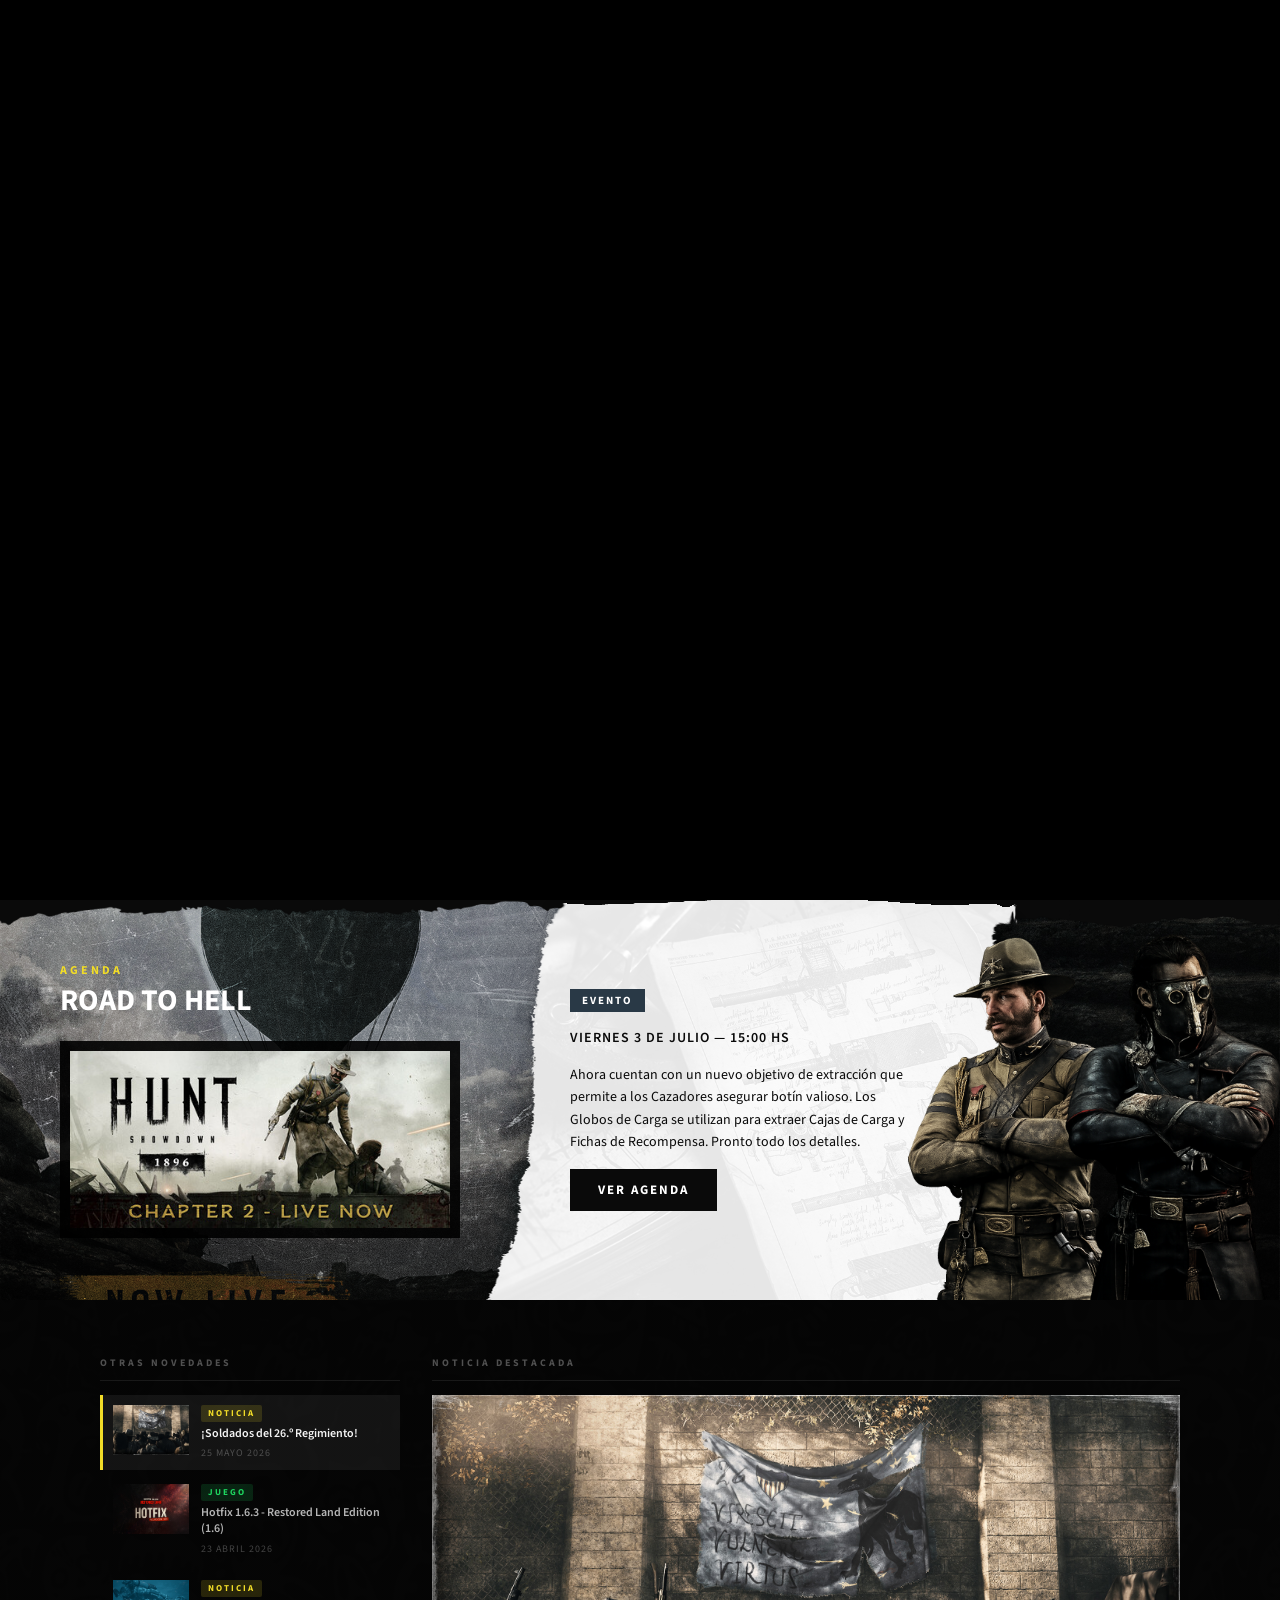
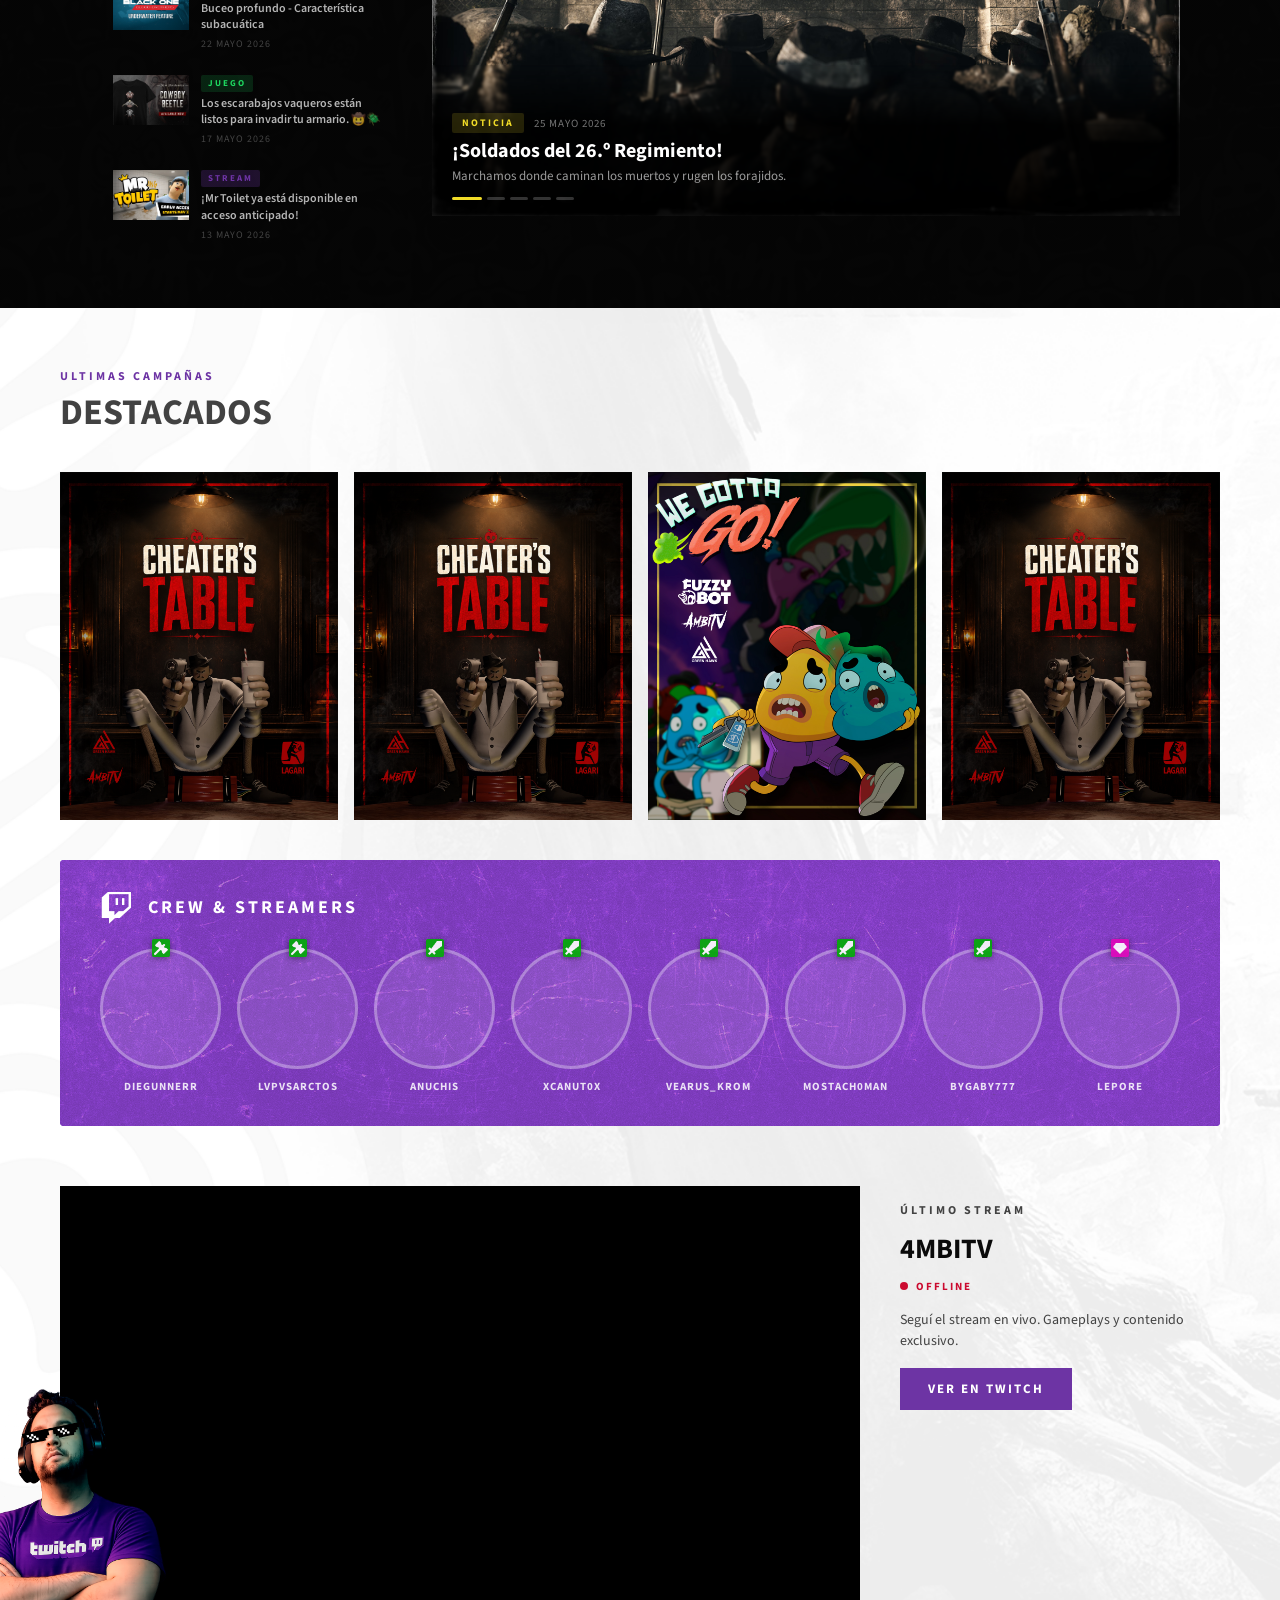
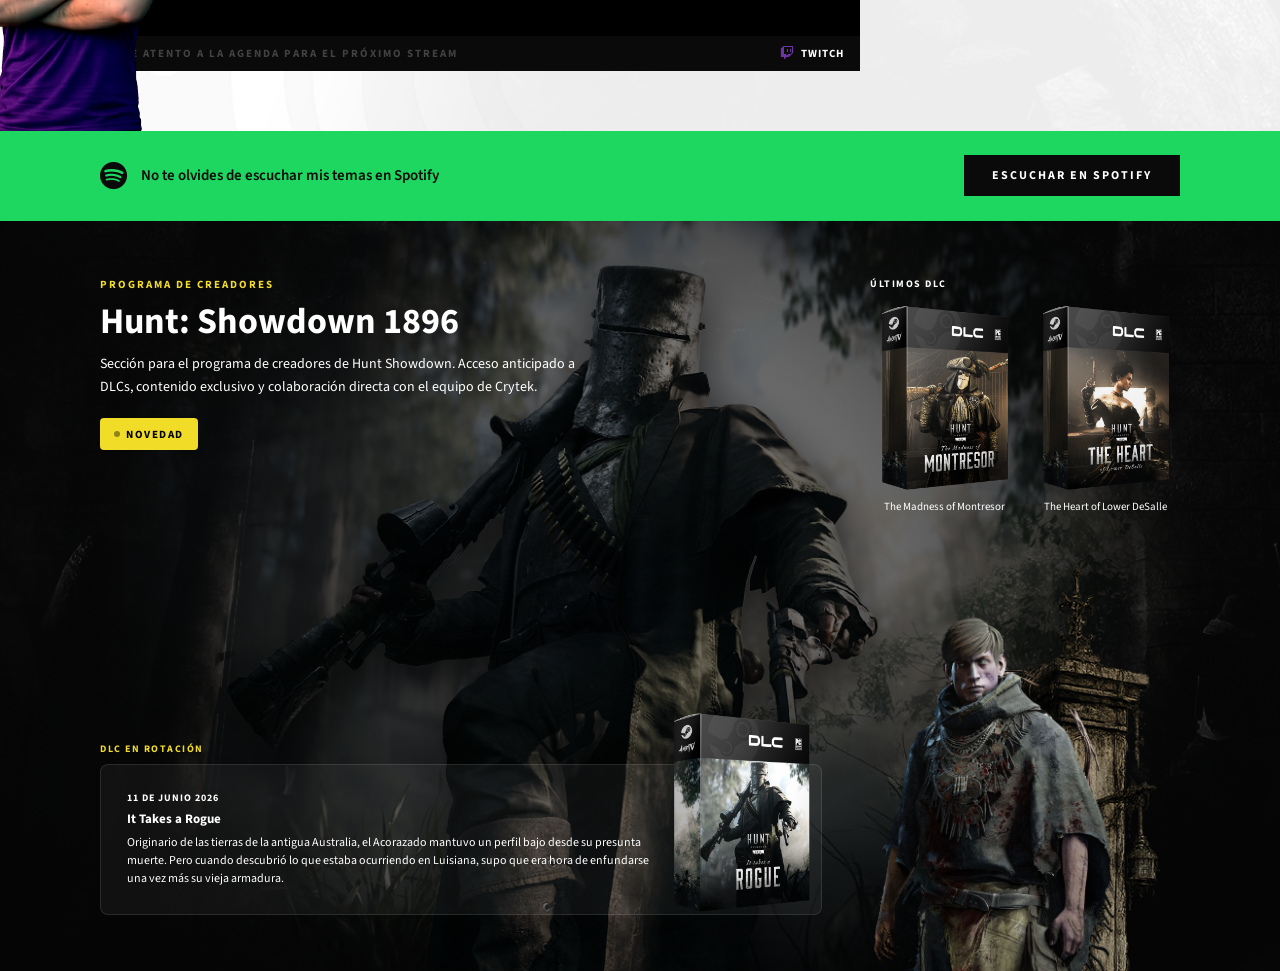
==== commit cfb71785: "change twitch" ====
--- a/index.html
+++ b/index.html
@@ -25,7 +25,6 @@
     <link rel="stylesheet" href="css/hero.css">
     <link rel="stylesheet" href="css/agenda.css">
     <link rel="stylesheet" href="css/twitch.css">
-    <link rel="stylesheet" href="css/youtube-tab.css">
     <link rel="stylesheet" href="css/noticias.css">
     <link rel="stylesheet" href="css/spotify.css">
     <link rel="stylesheet" href="css/creatorphunt.css">
@@ -87,7 +86,7 @@
                 <li><a href="#twitch">Twitch</a></li>
                 <li><a href="#creatorphunt">Hunt</a></li>
                 <li><a href="dossier.html">Dossier</a></li>
-                <li><a href="https://www.clavecd.es/giveaway/4mbitv/sorteazo/XeBJI-148014048/" target="_blank" class="nav-sorteo">Sorteo</a></li>
+                <li><a href="https://www.clavecd.es/giveaway/4mbitv/sorteazo/9nlRw-177230842/" target="_blank" class="nav-sorteo">Sorteo</a></li>
             </ul>
             
         </div>
@@ -231,7 +230,7 @@
 
 
     <!-- ══════════════════════════════════════════════
-    SECTION — TWITCH (con tabs Twitch / YouTube)
+    SECTION — TWITCH
     ══════════════════════════════════════════════ -->
 
     <section class="twitch" id="twitch">
@@ -242,18 +241,8 @@
         <!-- CAPA 2: CONTENIDO -->
         <div class="section-content">
 
-            <!-- ── TABS NAV ── -->
-            <div class="twitch-tabs-nav">
-                <button class="twitch-tab-btn active" data-tab="twitch">
-                    <i class="fab fa-twitch"></i> Twitch
-                </button>
-                <button class="twitch-tab-btn" data-tab="youtube">
-                    <i class="fab fa-youtube"></i> YouTube
-                </button>
-            </div>
-
-            <!-- ── TAB: TWITCH ── -->
-            <div class="twitch-tab-panel active" id="tab-twitch">
+            <!-- ── TWITCH (antes era un tab, ahora es la única sección) ── -->
+            <div id="tab-twitch">
 
                 <!-- BLOQUE SUPERIOR — pintado por twitch-top.js -->
                 <div class="twitch-top">
@@ -306,13 +295,6 @@
 
             </div>
             <!-- /tab-twitch -->
-
-            <!-- ── TAB: YOUTUBE ── -->
-            <div class="twitch-tab-panel" id="tab-youtube">
-                <!-- pintado por youtube.js -->
-                <div id="youtube-tab-content"></div>
-            </div>
-            <!-- /tab-youtube -->
 
         </div>
 
@@ -465,7 +447,6 @@
     <script src="js/player.js"></script>
     <script src="js/hero.js"></script>
     <script src="js/agenda.js"></script>
-    <script src="js/youtube.js"></script>
     <script src="js/tabs.js"></script>
     <script src="js/twitch-top.js"></script>
     <script src="js/twitch-vod.js"></script>
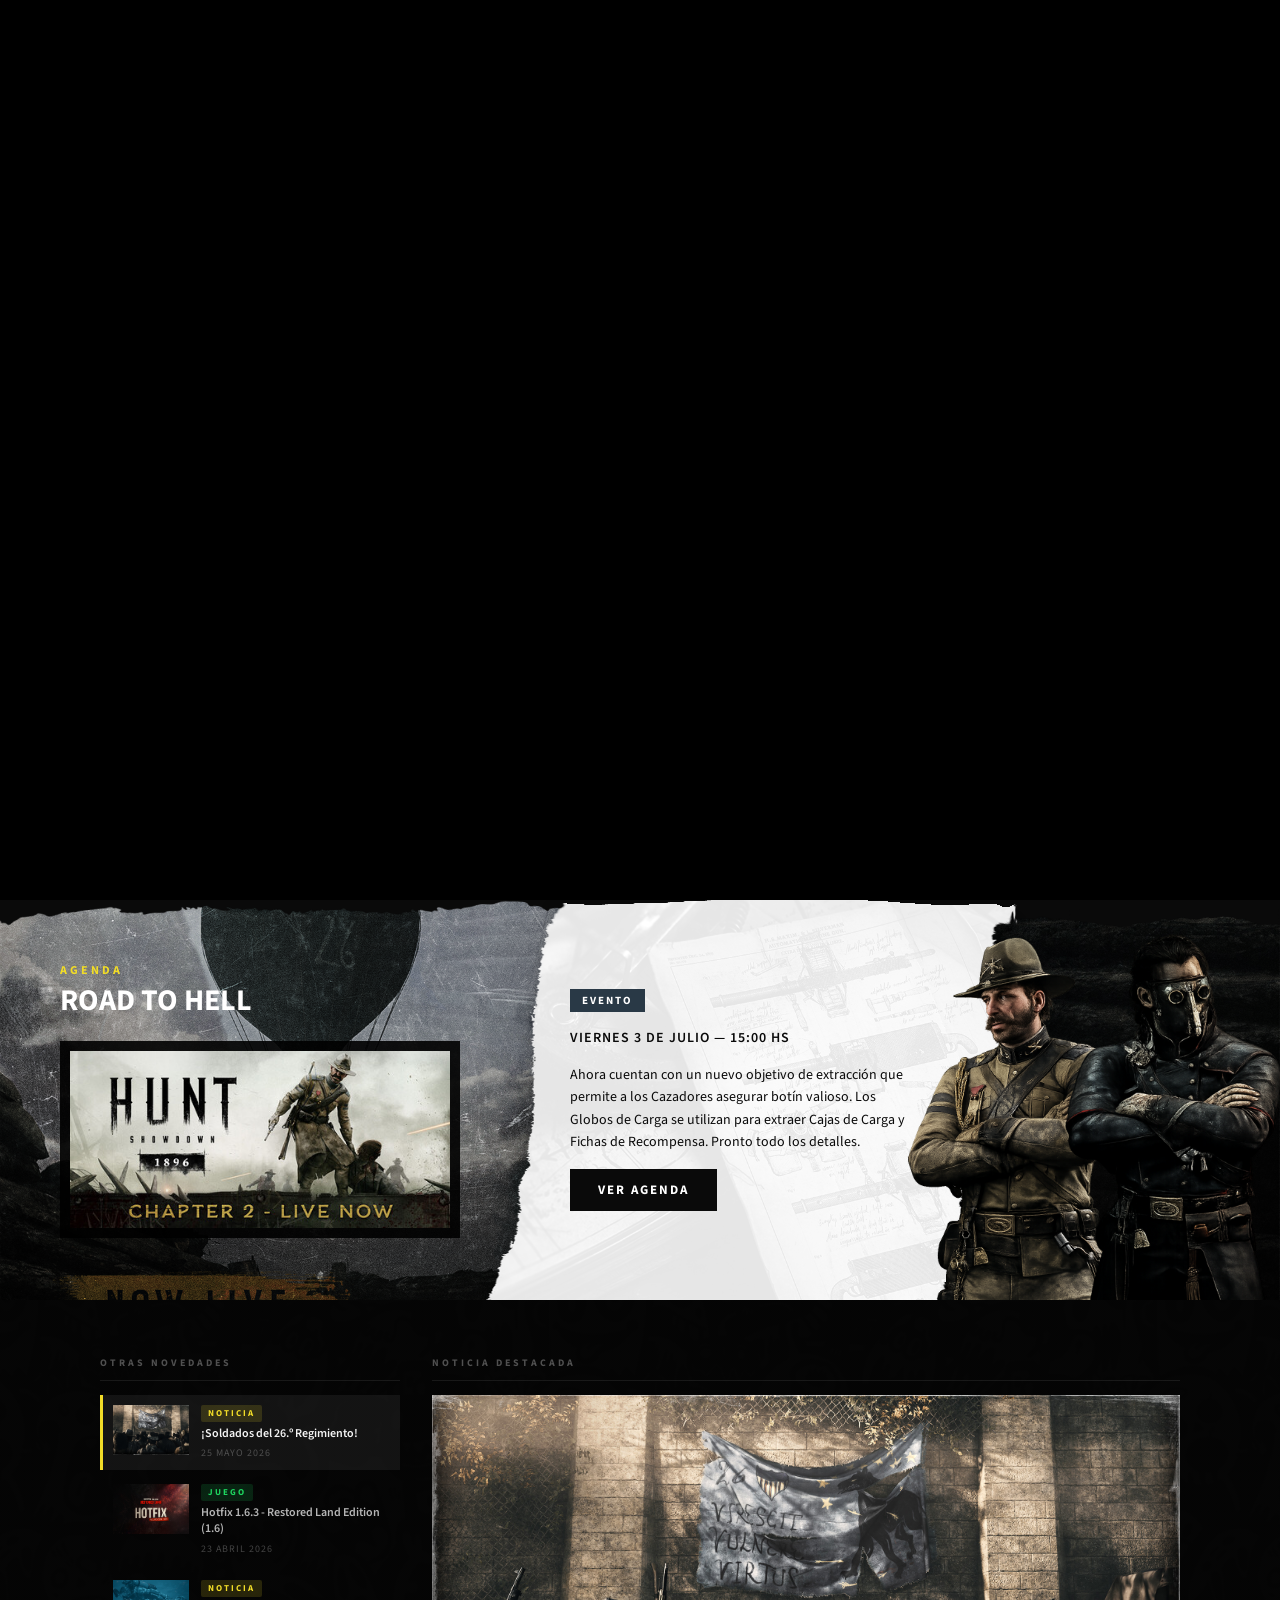
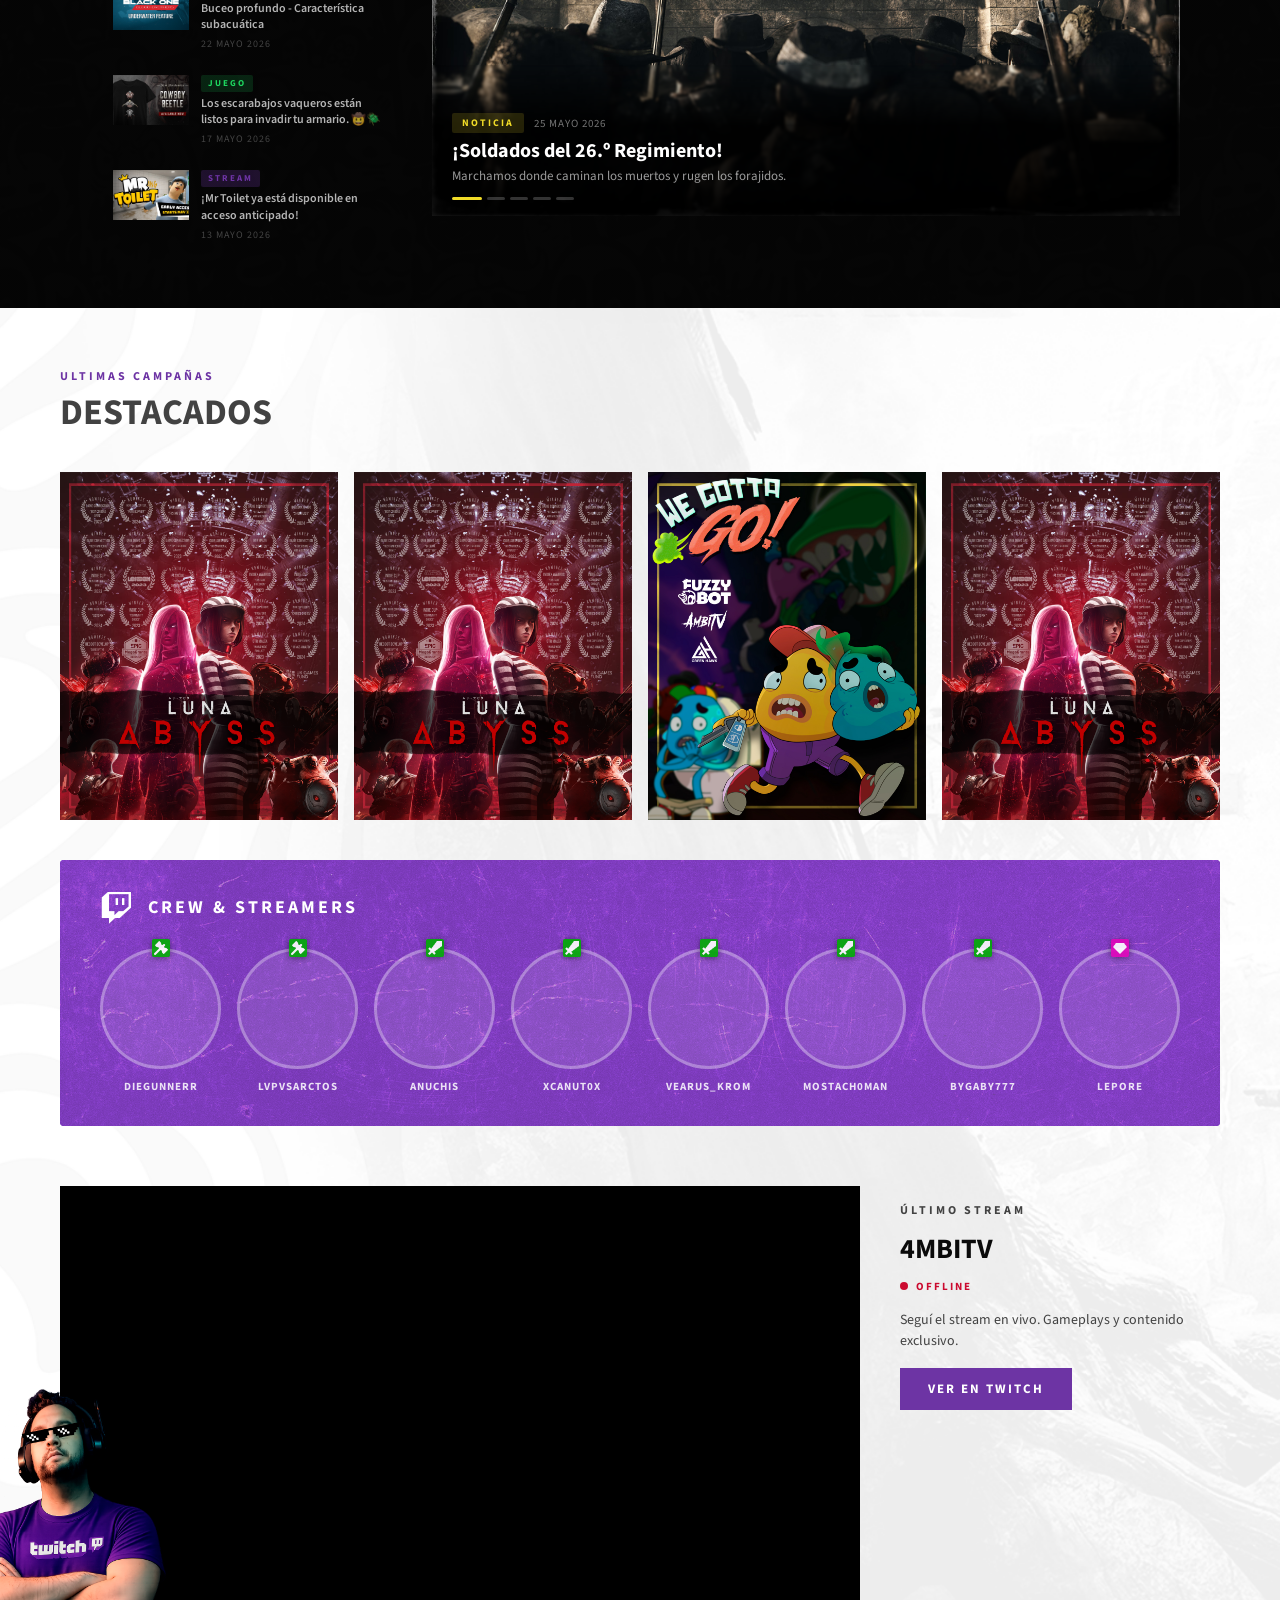
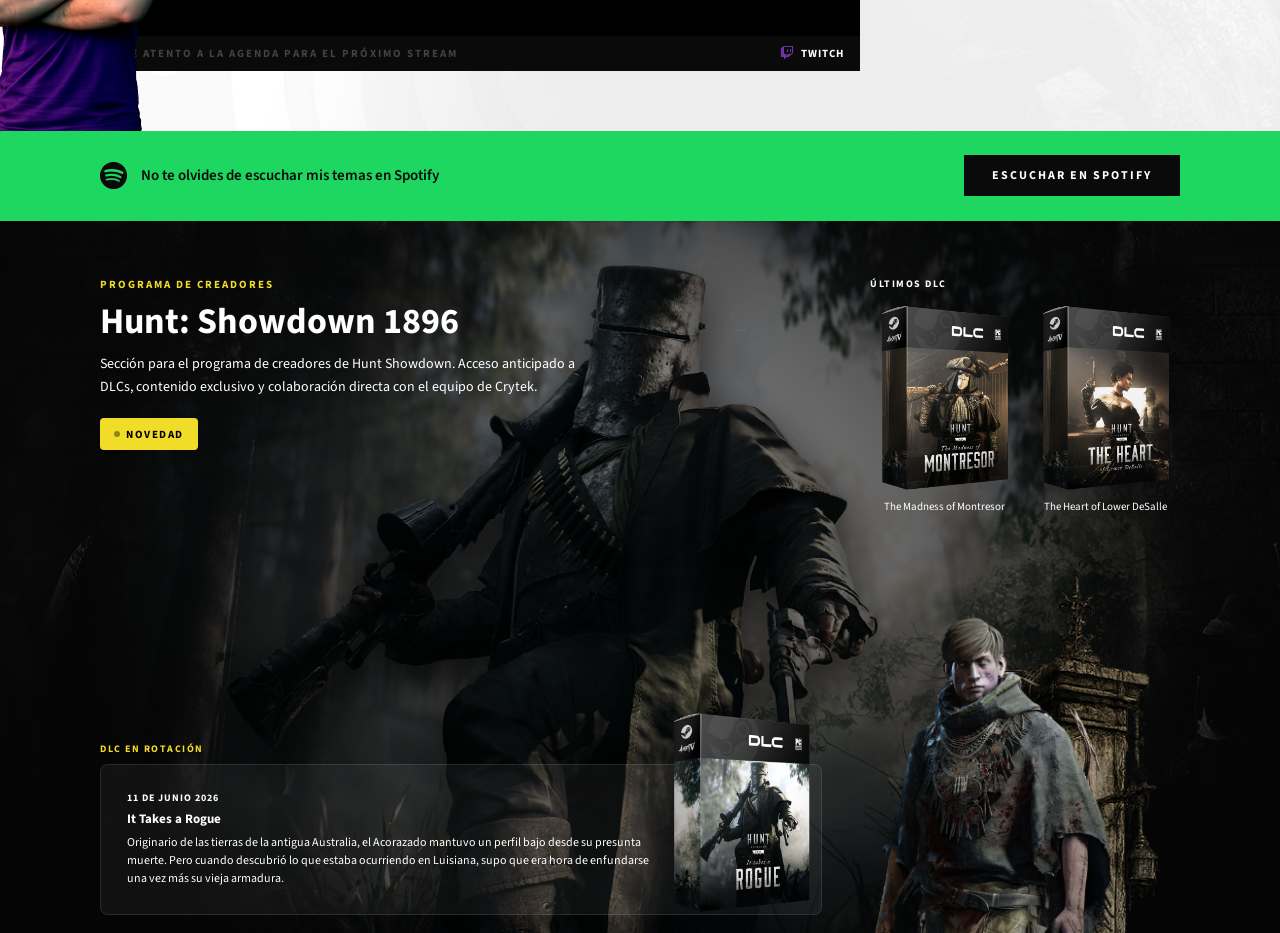
==== commit ac9c20c5: "index" ====
--- a/index.html
+++ b/index.html
@@ -242,7 +242,7 @@
         <div class="section-content">
 
             <!-- ── TWITCH (antes era un tab, ahora es la única sección) ── -->
-            <div id="tab-twitch">
+            <div class="twitch-tab-panel active" id="tab-twitch">
 
                 <!-- BLOQUE SUPERIOR — pintado por twitch-top.js -->
                 <div class="twitch-top">
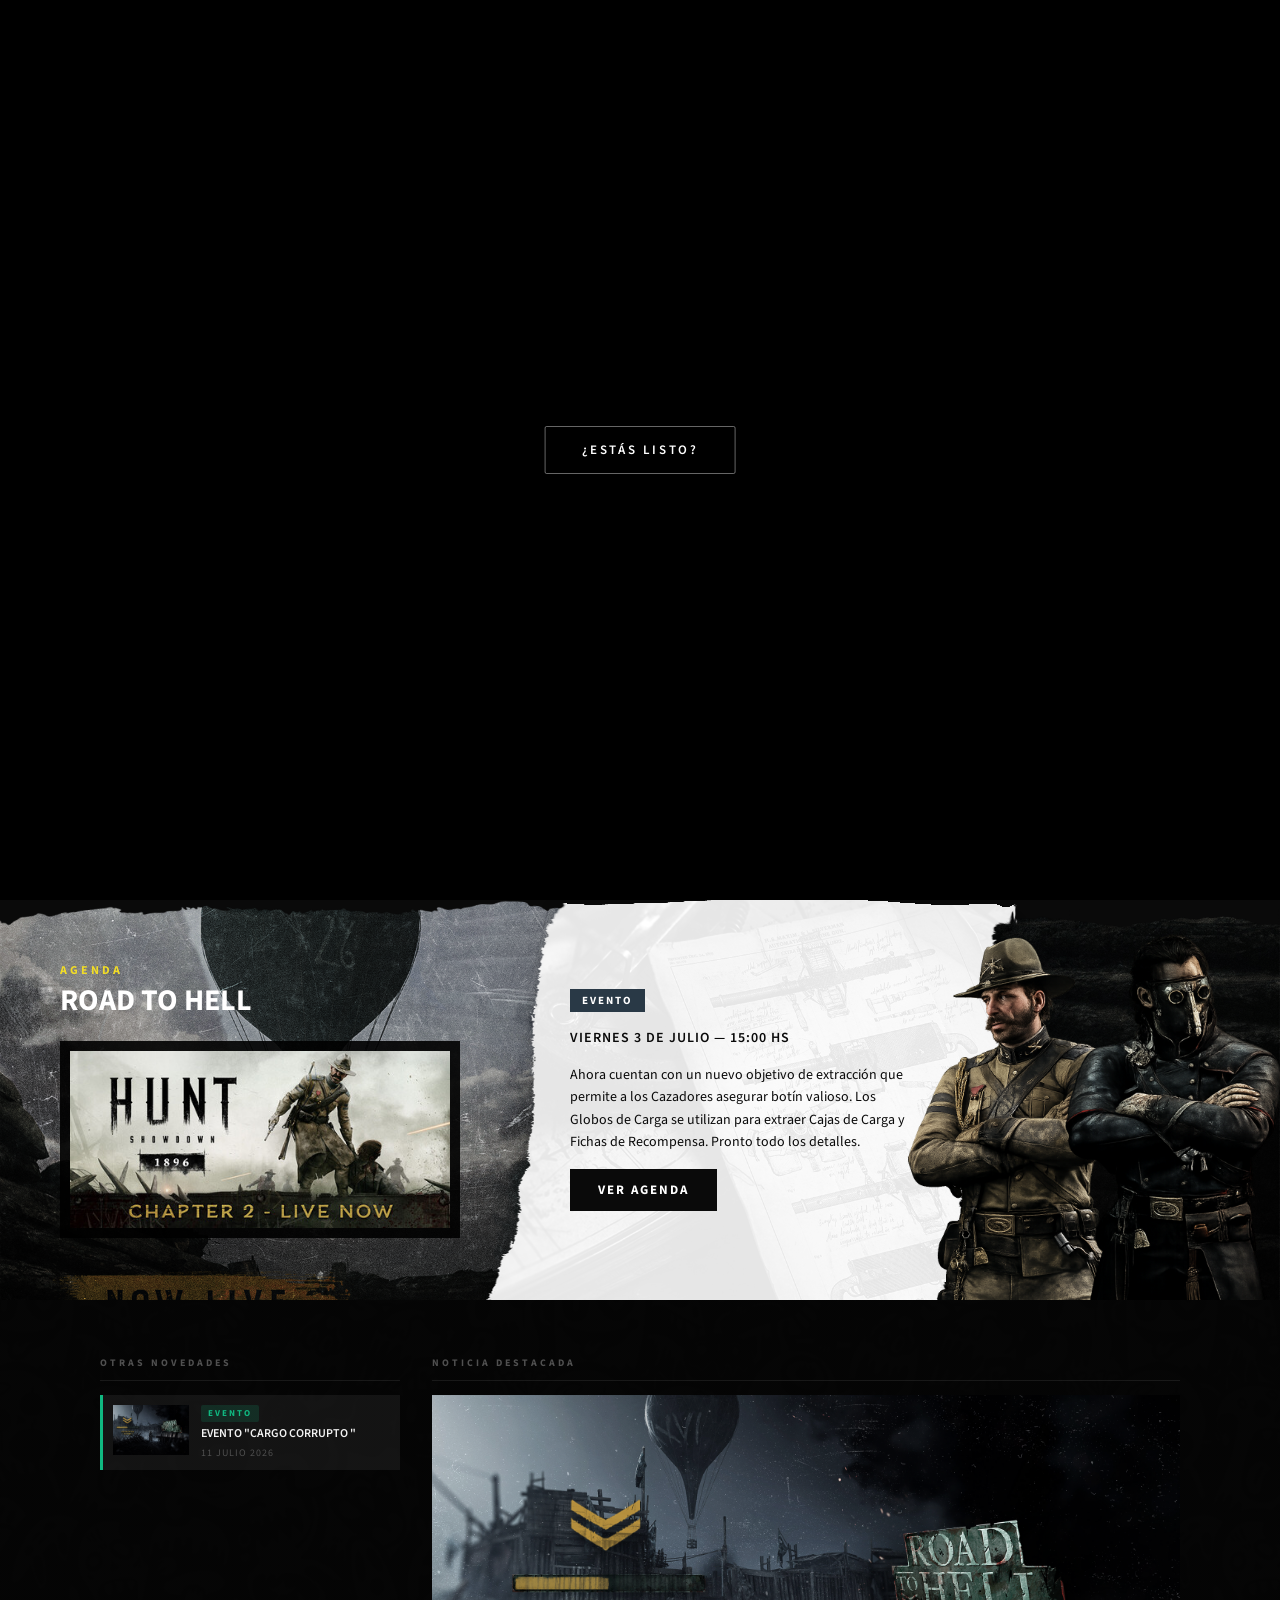
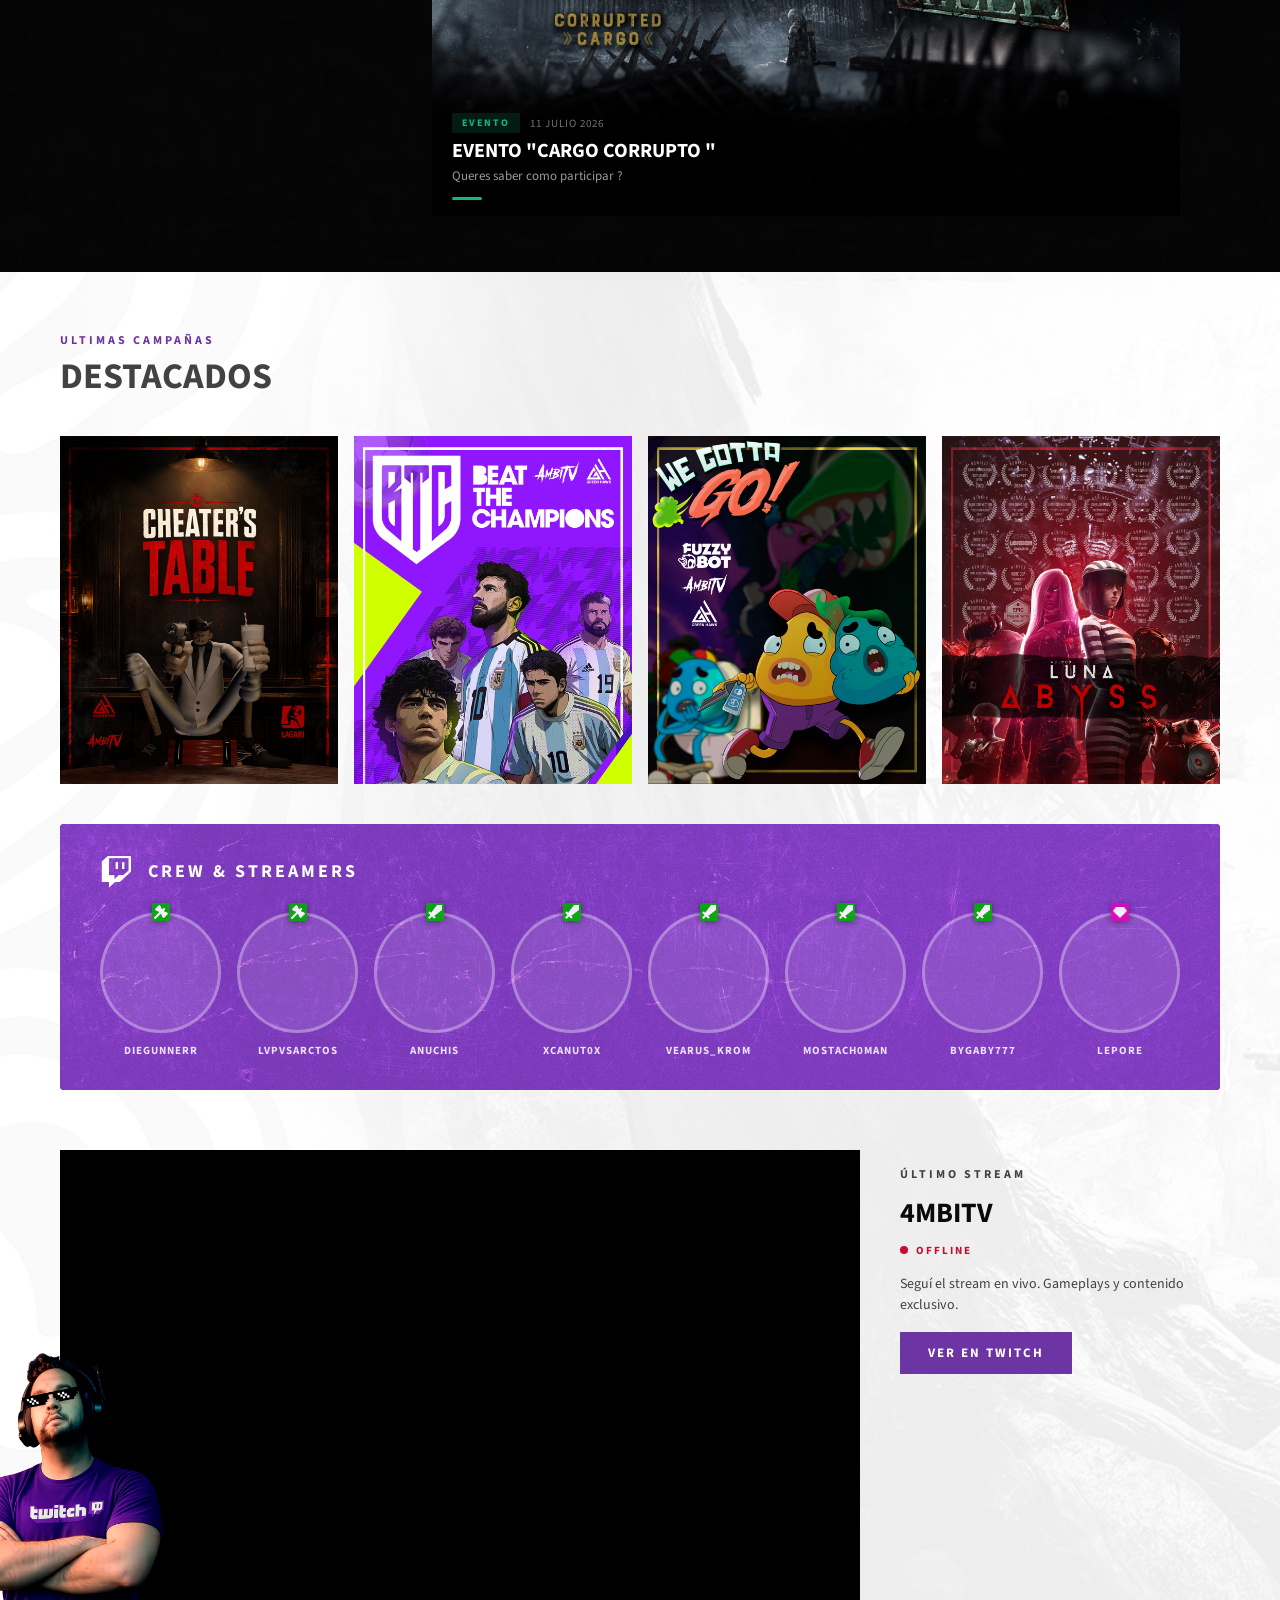
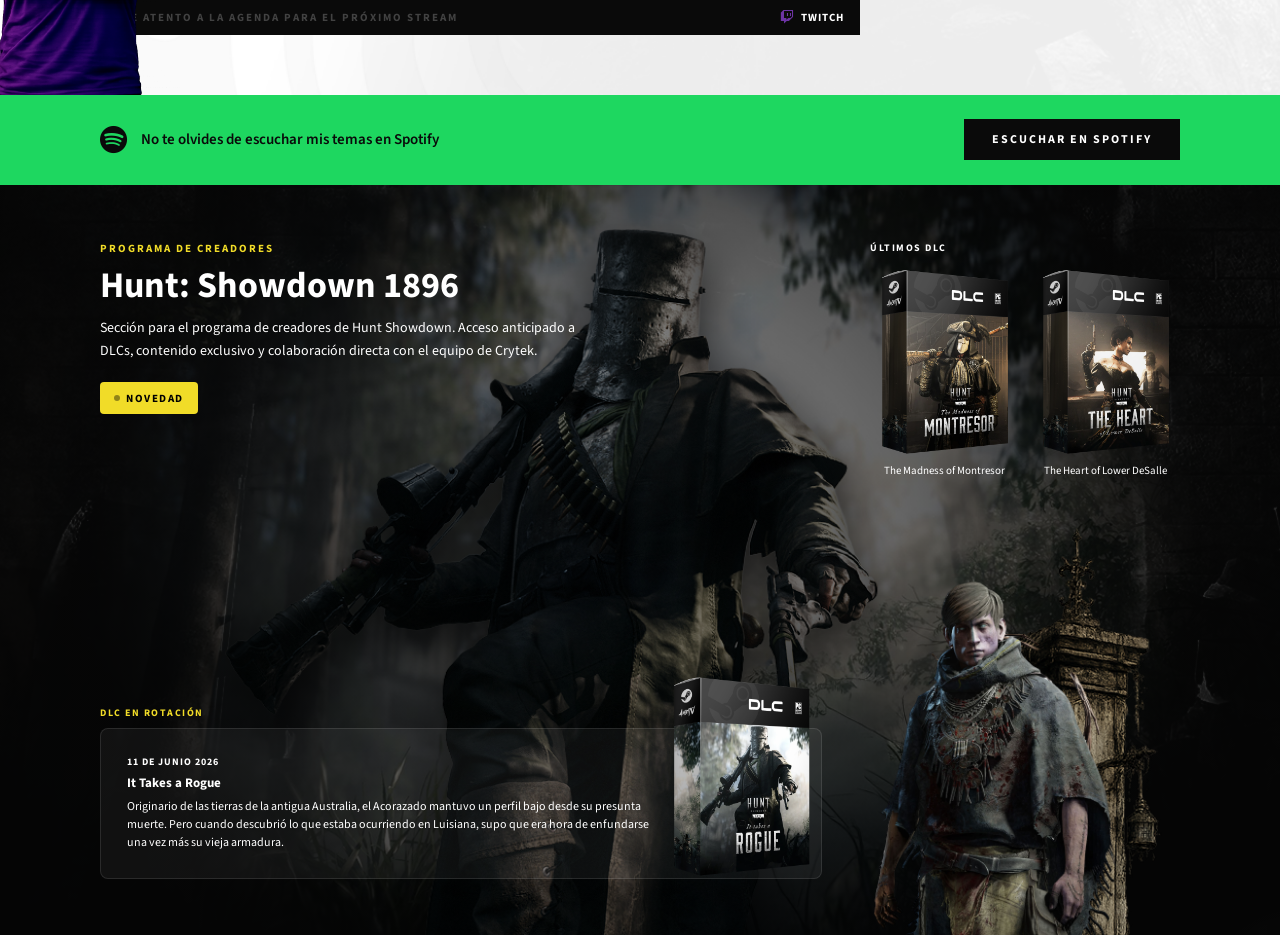
==== commit d51d9087: "nuevo sistema de noticias" ====
--- a/index.html
+++ b/index.html
@@ -36,8 +36,14 @@
     <link rel="preload" as="image" href="imgs/index/hero/hero-bg_logo.webp">
     
 
+    <!-- El loader tapa la pantalla mientras cargan las imágenes dinámicas
+         SOLO la primera vez por sesión (ver loading.js). De ahí en más
+         (ej: volviendo de Dossier a Home) el loader se saca al instante,
+         así que necesitamos esto aparte para que no se vea el ícono de
+         "imagen rota" mientras el JS completa el src real de hero-logo,
+         hero-ovimg, agenda-thumb, noticias-featured-img, etc. -->
     <style>
-    #ambi-loader { display: none; }
+    img[src=""] { visibility: hidden; }
     </style>
     
 </head>
--- a/css/noticias.css
+++ b/css/noticias.css
@@ -143,34 +143,34 @@
     align-self: flex-start;
 }
 
-/* Stream → violeta (Twitch) */
-.noticias-badge.cat-stream {
-    background: rgba(109, 52, 164, 0.25);
-    color: var(--c-purple);
-}
-
-/* Juego → verde */
-.noticias-badge.cat-juego {
-    background: rgba(30, 215, 96, 0.15);
-    color: var(--c-green);
-}
-
-/* Comunidad → celeste */
+/* Stream / Comunidad → violeta */
+.noticias-badge.cat-stream,
 .noticias-badge.cat-comunidad {
-    background: rgba(62, 120, 199, 0.15);
-    color: var(--c-blue);
-}
-
-/* Noticia → amarillo */
-.noticias-badge.cat-noticia {
-    background: rgba(241, 220, 40, 0.15);
-    color: var(--c-yellow);
-}
-
-/* Review → naranja */
+    background: rgba(145, 70, 255, 0.18);
+    color: #9146FF;
+}
+
+/* Juego / Evento / Lanzamiento → verde */
+.noticias-badge.cat-juego,
+.noticias-badge.cat-evento,
+.noticias-badge.cat-lanzamiento {
+    background: rgba(16, 185, 129, 0.15);
+    color: #10B981;
+}
+
+/* Noticia / Review → celeste */
+.noticias-badge.cat-noticia,
 .noticias-badge.cat-review {
-    background: rgba(212, 131, 14, 0.15);
-    color: var(--c-orange);
+    background: rgba(56, 189, 248, 0.15);
+    color: #38BDF8;
+}
+
+/* Hot Fix / Update / Actualización → rojo */
+.noticias-badge.cat-hotfix,
+.noticias-badge.cat-update,
+.noticias-badge.cat-actualizacion {
+    background: rgba(239, 68, 68, 0.15);
+    color: #EF4444;
 }
 
 
@@ -325,8 +325,32 @@
     width: 30px;
 }
 
-.noticias-dot.active.cat-stream    { background: var(--c-purple); }
-.noticias-dot.active.cat-juego     { background: var(--c-green); }
-.noticias-dot.active.cat-comunidad { background: var(--c-blue); }
-.noticias-dot.active.cat-noticia   { background: var(--c-yellow); }
-.noticias-dot.active.cat-review    { background: var(--c-orange); }+.noticias-dot.active.cat-stream,
+.noticias-dot.active.cat-comunidad     { background: #9146FF; }
+
+.noticias-dot.active.cat-juego,
+.noticias-dot.active.cat-evento,
+.noticias-dot.active.cat-lanzamiento   { background: #10B981; }
+
+.noticias-dot.active.cat-noticia,
+.noticias-dot.active.cat-review        { background: #38BDF8; }
+
+.noticias-dot.active.cat-hotfix,
+.noticias-dot.active.cat-update,
+.noticias-dot.active.cat-actualizacion { background: #EF4444; }
+
+/* ──────────────────────────────────────────
+   TÍTULO DESTACADO — LINK A noticia.html (o externo)
+   Mismo look que el texto plano, solo agrega cursor + hover
+────────────────────────────────────────── */
+
+.noticias-featured-title-link {
+    color: inherit;
+    text-decoration: none;
+    cursor: pointer;
+}
+
+.noticias-featured-title-link:hover {
+    color: var(--c-white);
+    text-decoration: underline;
+}
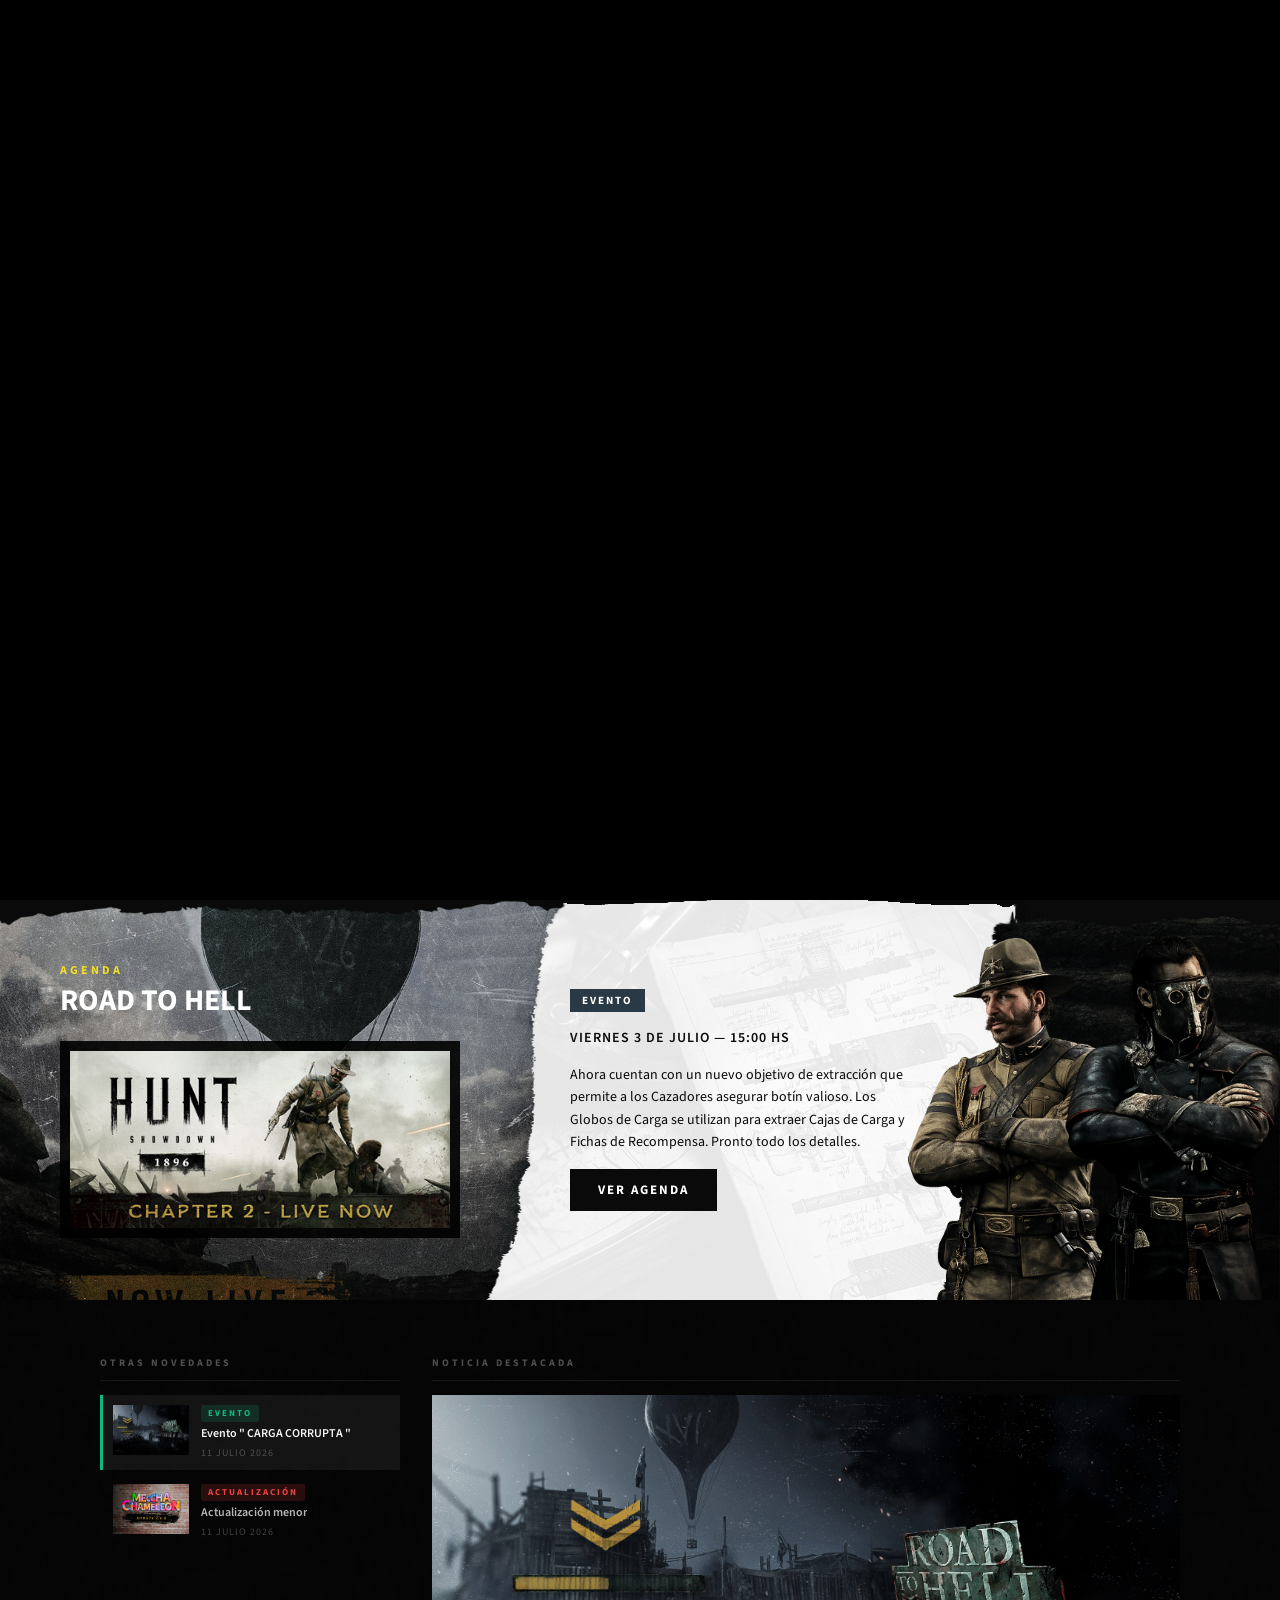
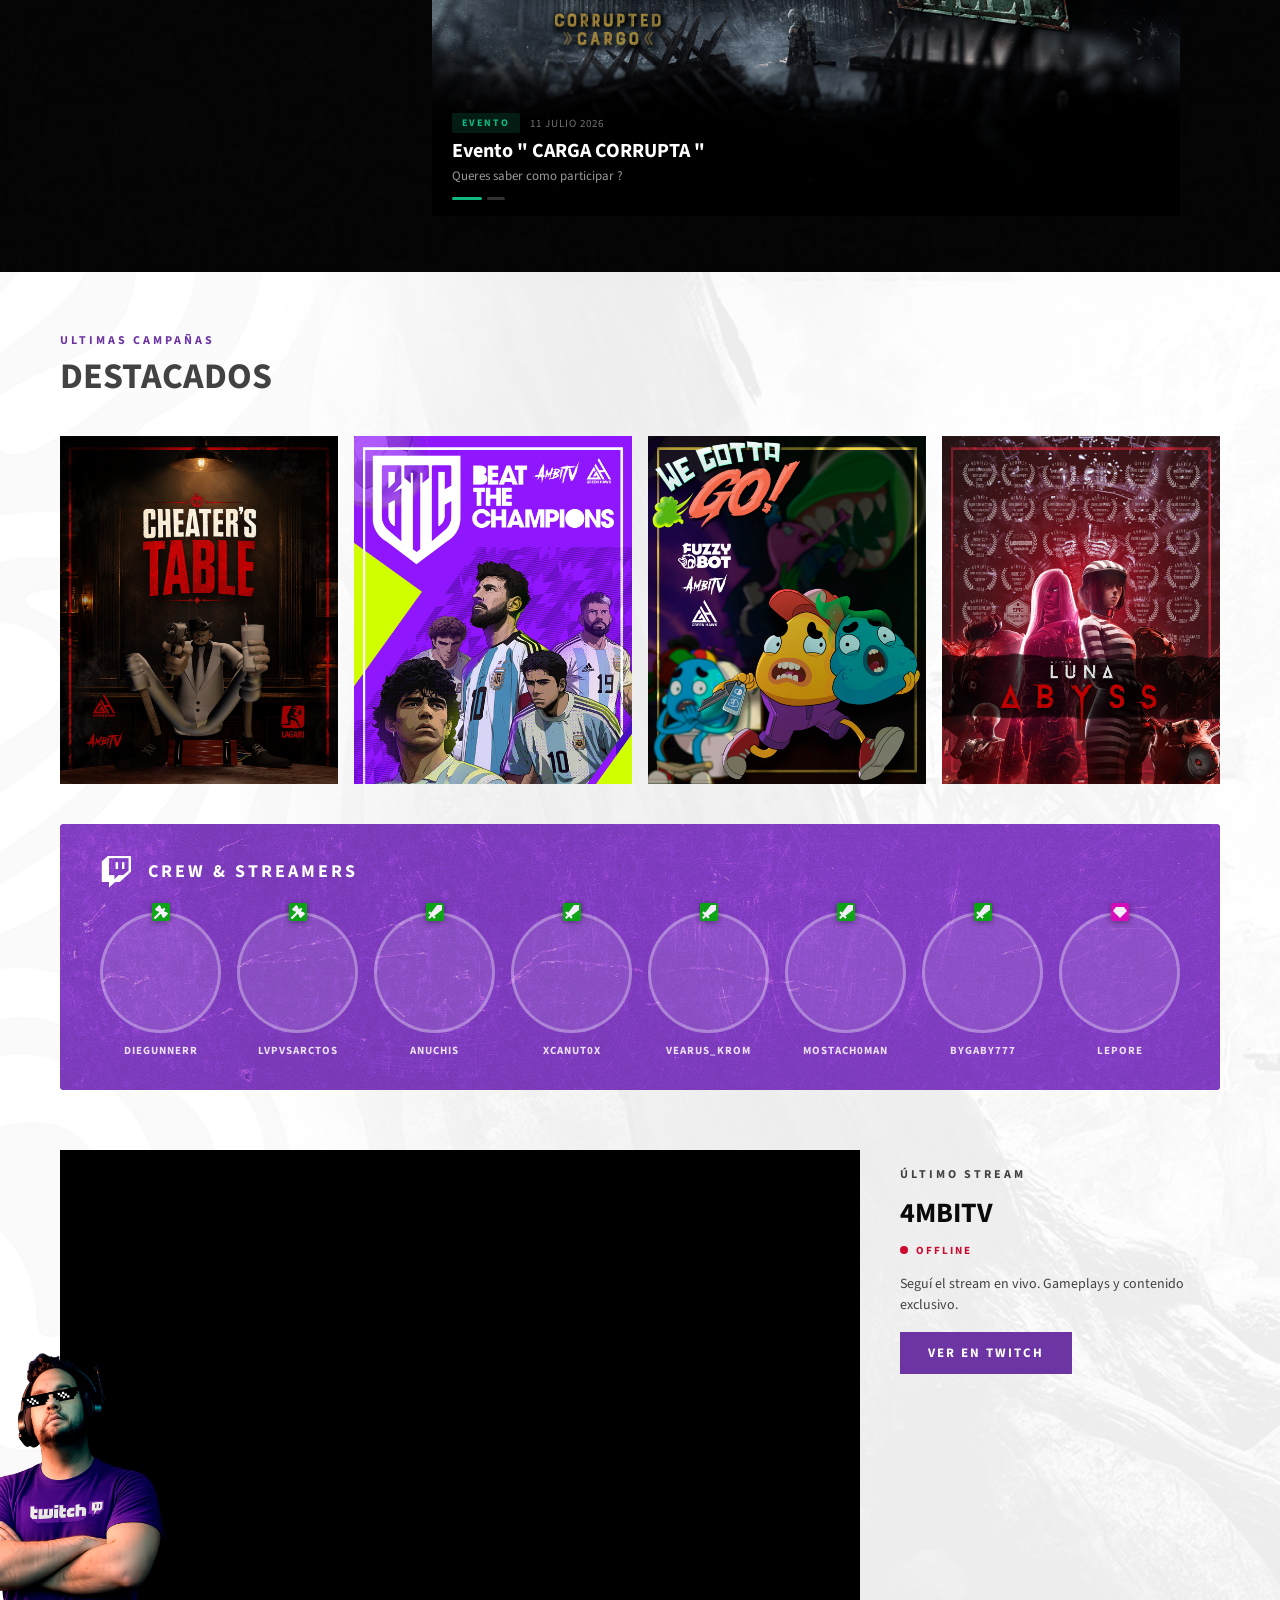
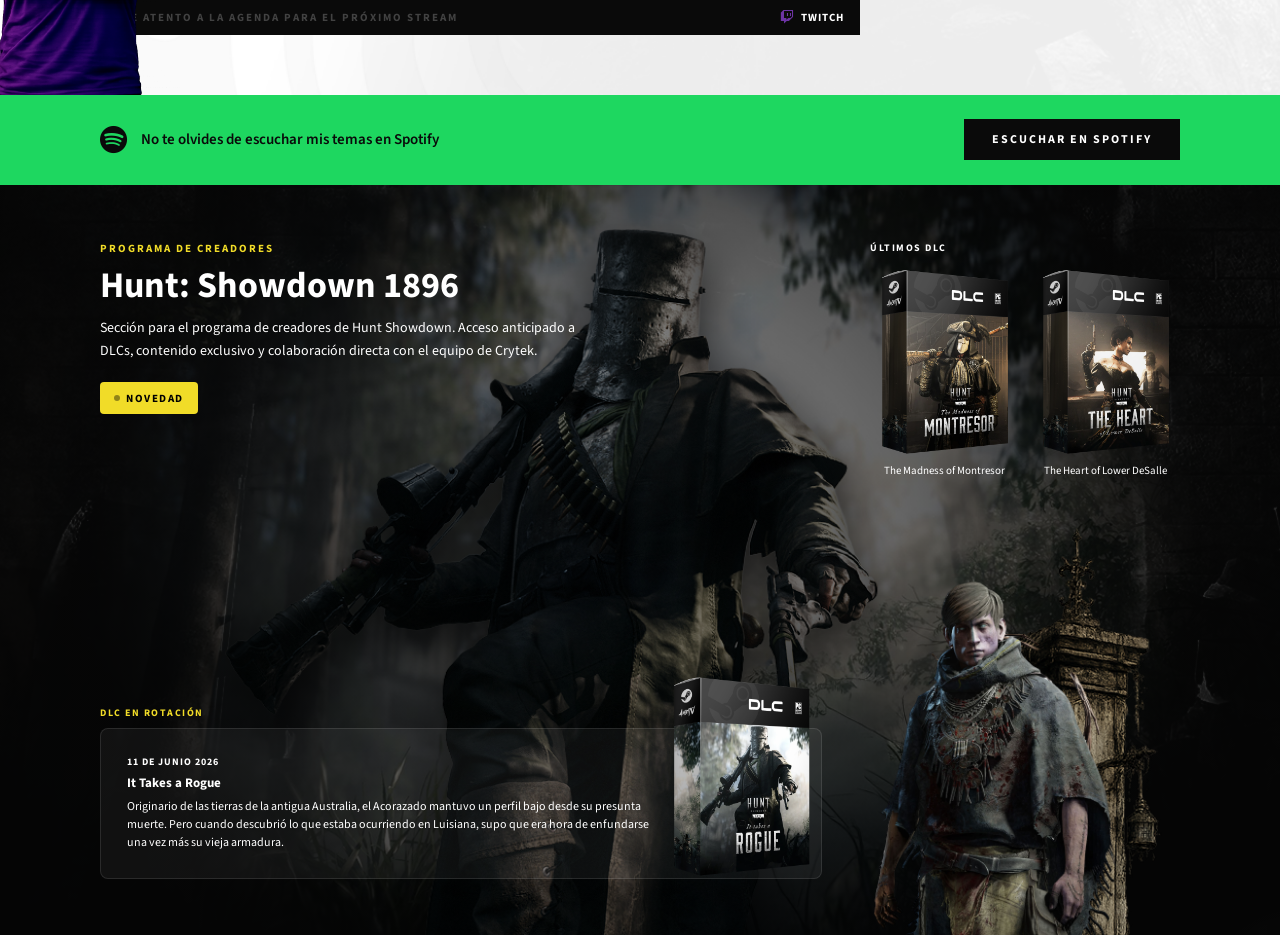
==== commit bb4e52de: "web update" ====
--- a/index.html
+++ b/index.html
@@ -87,7 +87,7 @@
             
 
             <ul class="nav-links">
-                <li><a href="#agenda">Agenda</a></li>
+                <li><a href="#" id="nav-agenda-link">Agenda</a></li>
                 <li><a href="#noticias">Noticias</a></li>
                 <li><a href="#twitch">Twitch</a></li>
                 <li><a href="#creatorphunt">Hunt</a></li>
--- a/css/agenda.css
+++ b/css/agenda.css
@@ -272,158 +272,177 @@
 }
 
 /* ──────────────────────────────────────────
-   TARJETAS — ESTRUCTURA 3 CAPAS
-────────────────────────────────────────── */
-
-.section-twitch-agenda {
+   LIGHTBOX AGENDA — GRID DE TARJETAS
+   Mínimo 4 columnas en desktop, se reduce en
+   pantallas chicas. max-width centra el grid
+   dentro del lightbox (antes no tenía límite).
+────────────────────────────────────────── */
+
+.lightbox-agenda-list {
+    display: grid;
+    grid-template-columns: repeat(4, 1fr);
+    gap: 24px;
+    width: 100%;
+    max-width: 1400px;
+    margin: 0 auto;
+    padding: 110px 40px 60px; /* top: deja lugar a los btns fijos (cerrar / pausar música) */
+}
+
+@media (max-width: 1200px) {
+    .lightbox-agenda-list { grid-template-columns: repeat(3, 1fr); }
+}
+
+@media (max-width: 860px) {
+    .lightbox-agenda-list { grid-template-columns: repeat(2, 1fr); }
+}
+
+@media (max-width: 560px) {
+    .lightbox-agenda-list { grid-template-columns: 1fr; padding: 100px 20px 40px; }
+}
+
+
+/* ──────────────────────────────────────────
+   TARJETA DE GRID — ESTRUCTURA
+────────────────────────────────────────── */
+
+.agenda-grid-card {
     position: relative;
+    display: flex;
+    flex-direction: column;
     overflow: hidden;
+    border-radius: 6px;
+    background: #0f0f0f;
     border-top: 5px solid #9146ff;
 }
 
-.section-twitch-agenda.bg-exclusivo {
+.agenda-grid-card.bg-exclusivo {
     border-top-color: #d72626;
 }
 
-/* CAPA 1: BG */
-.section-twitch-agenda .section-bg {
+/* Capa de fondo — solo se ve/activa en tipo exclusivo (pendiente de reconectar
+   con el campo real del panel, ver nota de la sesión) */
+.agenda-grid-card .section-bg {
     position: absolute;
     inset: 0;
     background-color: #0f0f0f;
     background-size: cover;
     background-position: center;
     opacity: 0.8;
-    z-index: var(--z-bg, 0);
-}
-
-.section-twitch-agenda.bg-standard .section-bg {
+    z-index: 0;
+}
+
+.agenda-grid-card.bg-standard .section-bg {
     background-image: url('../imgs/index/bgs/bg_twtich-agenda.jpg');
 }
 
-.section-twitch-agenda.bg-exclusivo .section-bg {
+.agenda-grid-card.bg-exclusivo .section-bg {
     background-image: var(--bg-url, url('../imgs/index/bgs/bg_twtich-ex-agenda.jpg'));
 }
 
-/* CAPA 2: CONTENIDO */
-.section-twitch-agenda .section-content {
+
+/* ──────────────────────────────────────────
+   TARJETA DE GRID — IMAGEN + FECHA FLOTANTE
+────────────────────────────────────────── */
+
+.agenda-grid-imgwrap {
     position: relative;
-    z-index: var(--z-content, 20);
-    padding: 30px;
-}
-
-/* CAPA 3: BLEEDS */
-.section-twitch-agenda .section-bleeds {
-    position: absolute;
-    inset: 0;
-    pointer-events: none;
-}
-
-/* ──────────────────────────────────────────
-   TARJETAS — CONTENIDO INTERNO
-────────────────────────────────────────── */
-
-.twitch-banner {
+    z-index: 1;
     width: 100%;
-    display: flex;
-    align-items: center;
-}
-
-.twitch-thumb {
-    width: 300px;
     aspect-ratio: 460 / 215;
-    flex-shrink: 0;
     overflow: hidden;
-}
-
-.twitch-thumb img {
+    background: #000;
+}
+
+.agenda-grid-imgwrap img {
     width: 100%;
     height: 100%;
     object-fit: cover;
-    border: 6px solid #000;
-}
-
-.twitch-divider {
-    width: 2px;
-    height: 70%;
-    margin: 0 20px;
-    background: rgba(255,255,255,0.15);
-    flex-shrink: 0;
-}
-
-.twitch-info {
+    display: block;
+}
+
+.agenda-grid-date {
+    position: absolute;
+    top: 10px;
+    left: 10px;
+    background: rgba(0, 0, 0, 0.75);
+    backdrop-filter: blur(4px);
+    -webkit-backdrop-filter: blur(4px);
+    color: #fff;
+    font-family: var(--font-main);
+    font-size: 10px;
+    font-weight: 700;
+    letter-spacing: 1.5px;
+    text-transform: uppercase;
+    padding: 4px 9px;
+    border-radius: 3px;
+}
+
+
+/* ──────────────────────────────────────────
+   TARJETA DE GRID — TÍTULO / DÍA-HORA / TAGS / BTN
+────────────────────────────────────────── */
+
+.agenda-grid-body {
+    position: relative;
+    z-index: 1;
+    padding: 14px 16px 18px;
     display: flex;
     flex-direction: column;
-    gap: 4px;
-}
-
-.twitch-actions {
-    margin-left: auto;
-    display: flex;
-    flex-direction: column;
-    gap: 10px;
-}
-
-.twitch-date {
-    color: #9146ff;
-    font-weight: 700;
-    font-size: 15px;
-    letter-spacing: 2px;
-    text-transform: uppercase;
-}
-
-.bg-exclusivo .twitch-date {
-    color: #ff4d4d;
-}
-
-.twitch-game {
-    font-size: 25px;
-    font-weight: 900;
+    gap: 7px;
+}
+
+.agenda-grid-title {
+    font-family: var(--font-main);
+    font-size: 16px;
+    font-weight: 800;
     color: #fff;
-}
-
-.twitch-day {
+    line-height: 1.25;
+    display: -webkit-box;
+    -webkit-line-clamp: 2;
+    -webkit-box-orient: vertical;
+    overflow: hidden;
+}
+
+.agenda-grid-daytime {
+    font-family: var(--font-main);
+    font-size: 12px;
     color: #ccc;
-    font-size: 20px;
-}
-
-.twitch-type {
+}
+
+.agenda-grid-tags {
+    font-family: var(--font-main);
+    font-size: 11px;
     color: #888;
-    font-size: 18px;
-}
-
-.bg-exclusivo .twitch-type {
-    color: #E9DC24;
-}
-
-.twitch-btn {
-    padding: 10px 14px;
-    font-size: 12px;
-    letter-spacing: 2px;
-    text-transform: uppercase;
-    text-decoration: none;
-    text-align: center;
-    cursor: pointer;
-    transition: transform 0.3s, filter 0.3s;
-}
-
-.twitch-btn.primary {
+    letter-spacing: 0.5px;
+}
+
+.agenda-grid-btn {
+    margin-top: 4px;
+    display: inline-flex;
+    align-items: center;
+    justify-content: center;
+    gap: 6px;
     background: #9146ff;
     color: #fff;
-}
-
-.bg-exclusivo .twitch-btn.primary {
+    font-family: var(--font-main);
+    font-size: 11px;
+    font-weight: 700;
+    letter-spacing: 1.5px;
+    text-transform: uppercase;
+    text-decoration: none;
+    padding: 9px 12px;
+    border-radius: 3px;
+    cursor: pointer;
+    transition: transform 0.2s, filter 0.2s;
+}
+
+.agenda-grid-card.bg-exclusivo .agenda-grid-btn {
     background: #d72626;
 }
 
-.twitch-btn.channel {
-    border: 1px solid rgba(255,255,255,0.3);
-    color: #fff;
-    background: transparent;
-}
-
-.twitch-btn:hover {
-    transform: translateY(-3px);
-    filter: brightness(1.2);
+.agenda-grid-btn:hover {
+    transform: translateY(-2px);
+    filter: brightness(1.15);
 }
 
 /* ══════════════════════════════════════════════════════════════════
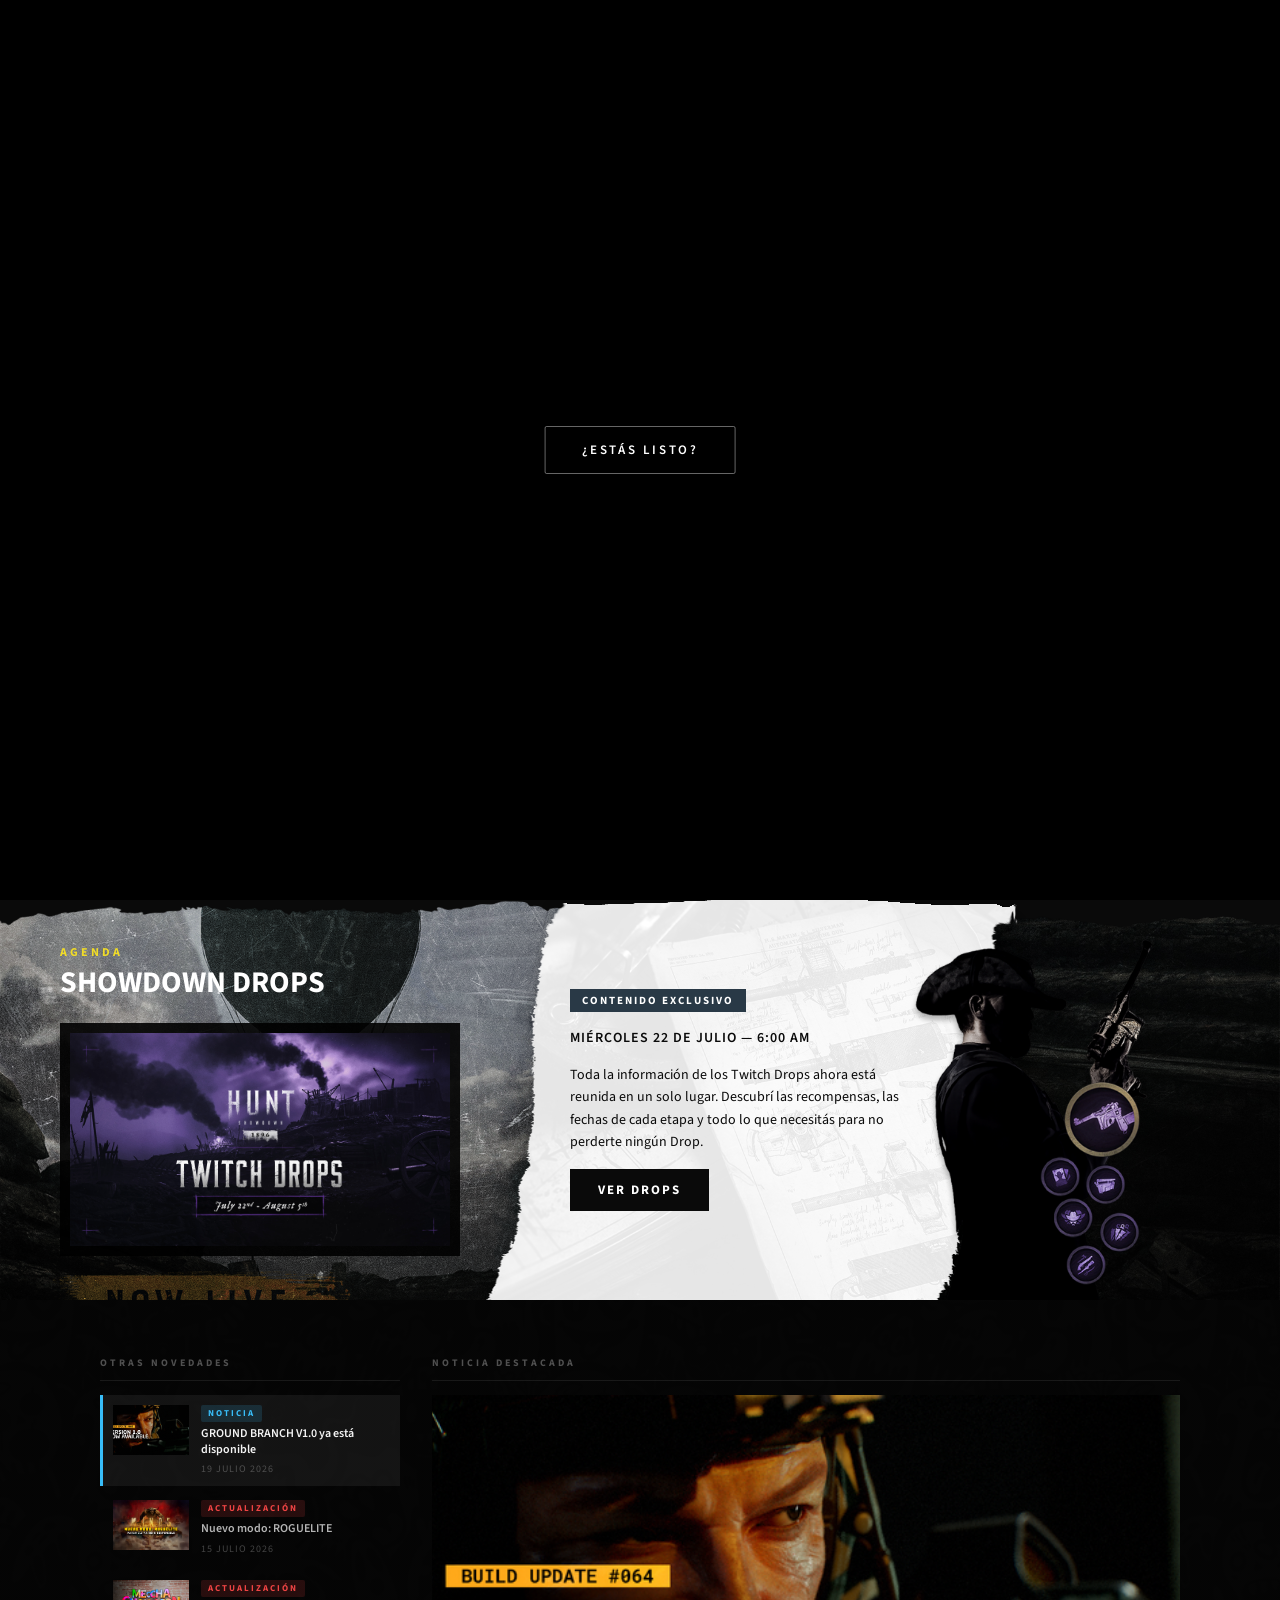
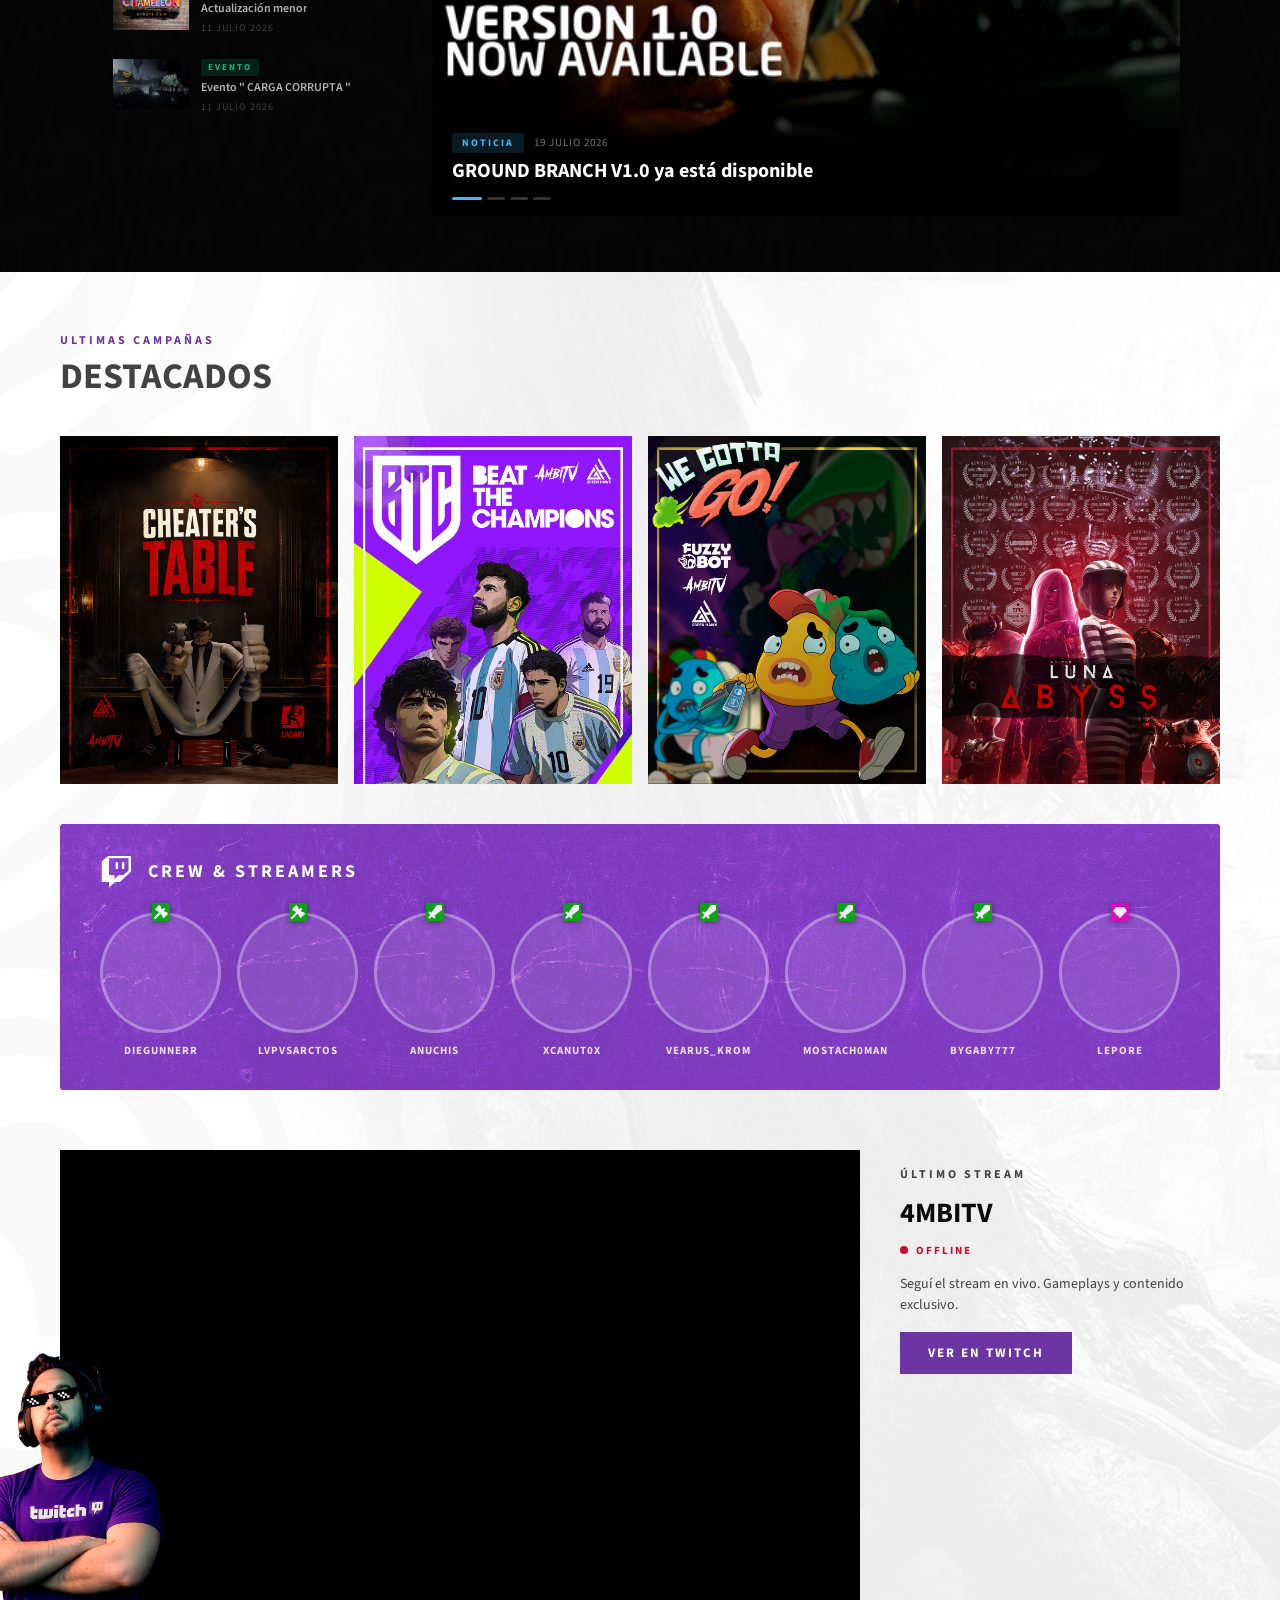
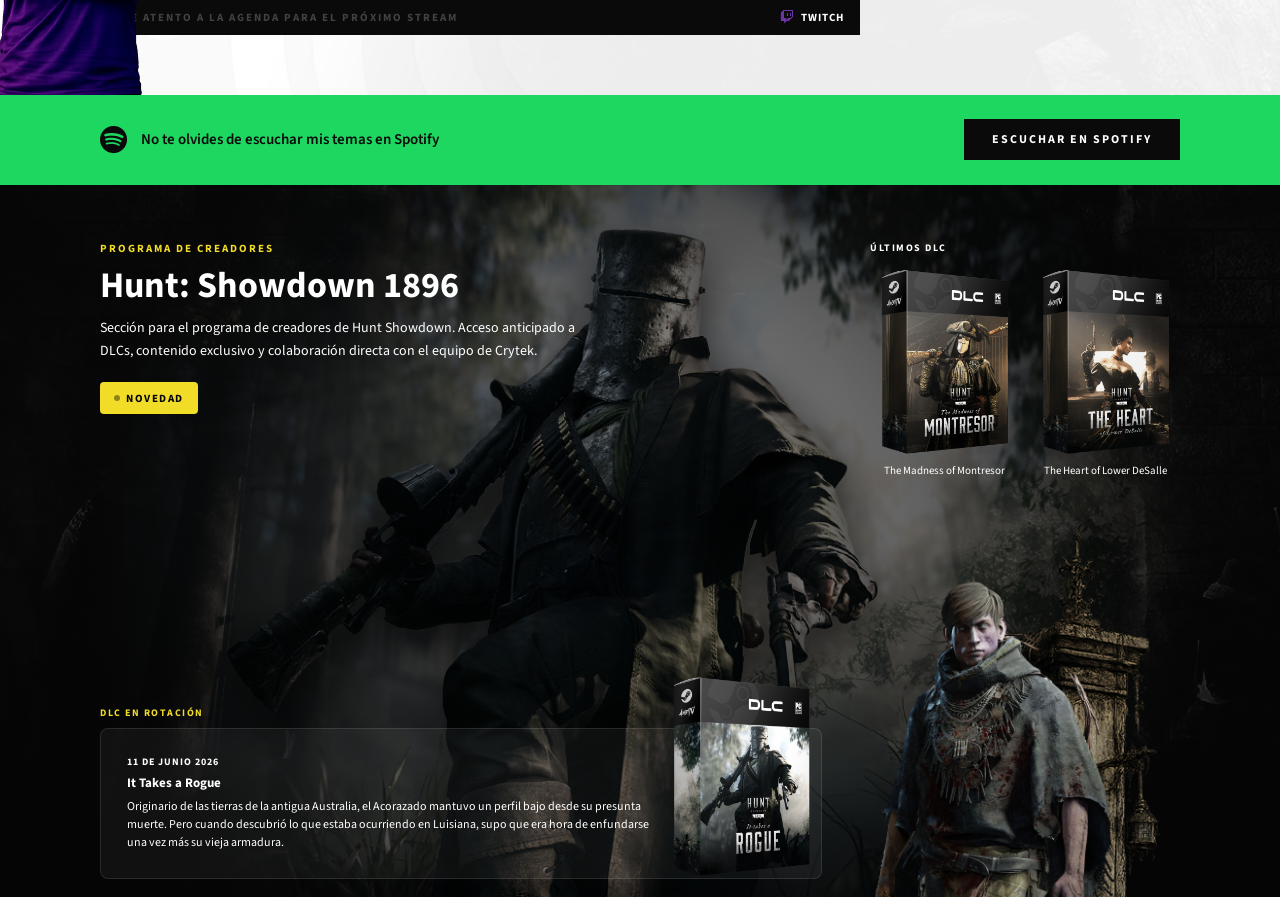
==== commit f394f064: "link drops" ====
--- a/index.html
+++ b/index.html
@@ -166,7 +166,7 @@
                     <span class="agenda-badge" id="agenda-badge"></span>
                     <p class="agenda-fecha" id="agenda-fecha"></p>
                     <p class="agenda-desc" id="agenda-desc"></p>
-                    <a class="agenda-btn" href="#" id="agenda-btn">VER AGENDA</a>
+                    <a class="agenda-btn" href="drop/hunt-drops.html" id="agenda-btn">VER DROPS</a>
                 </div>
 
             </div>
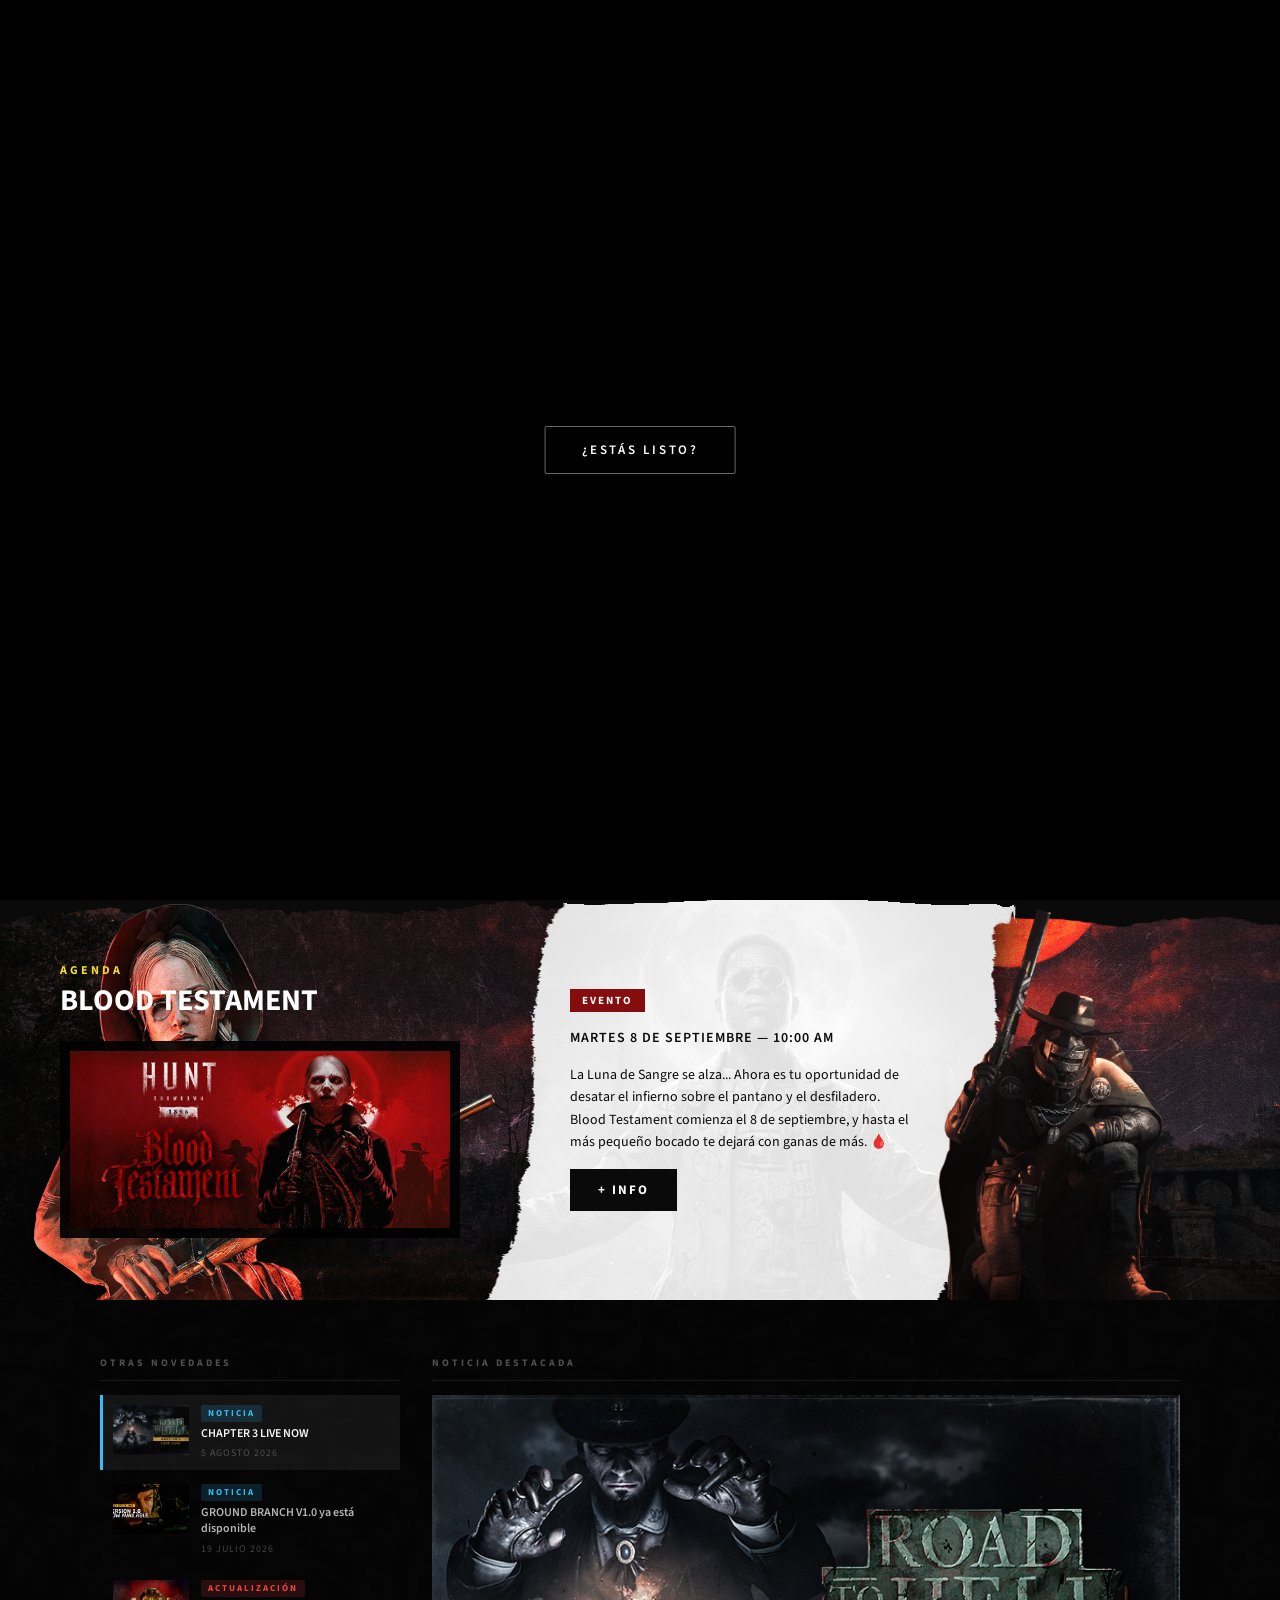
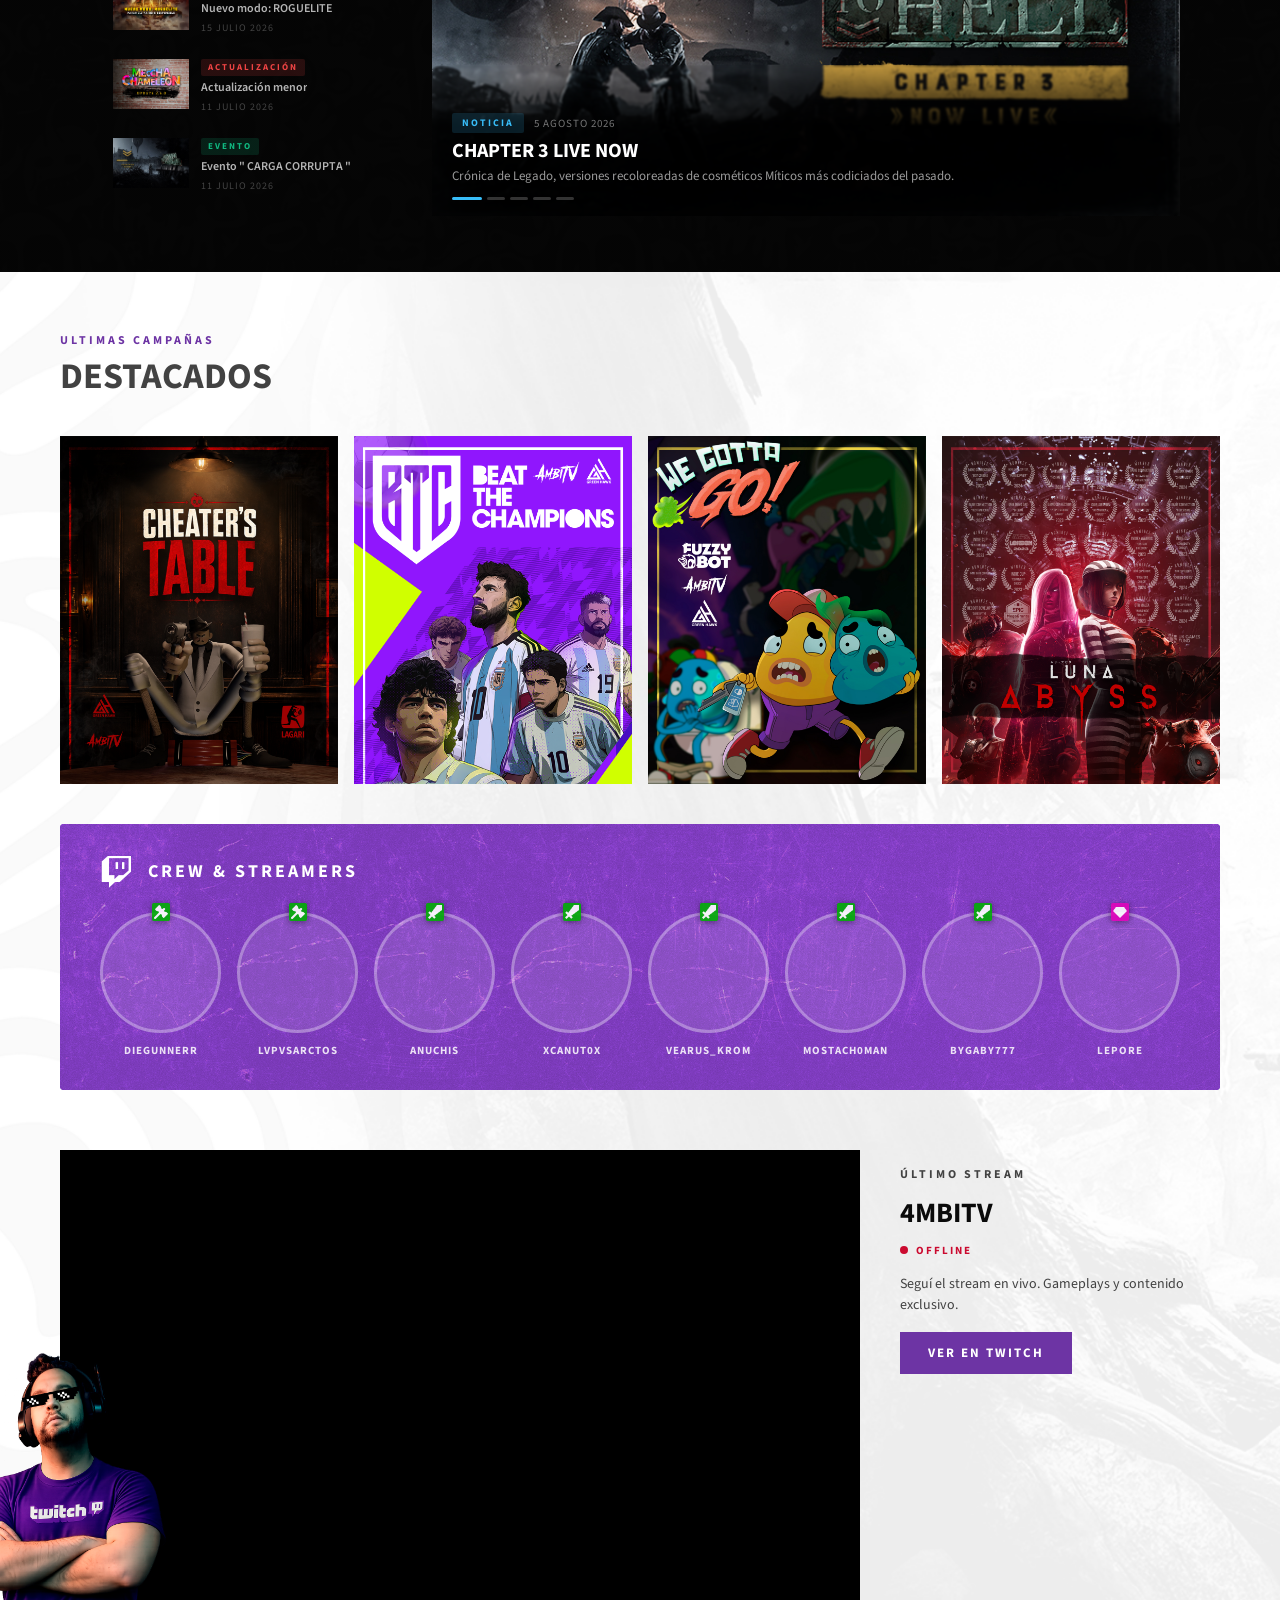
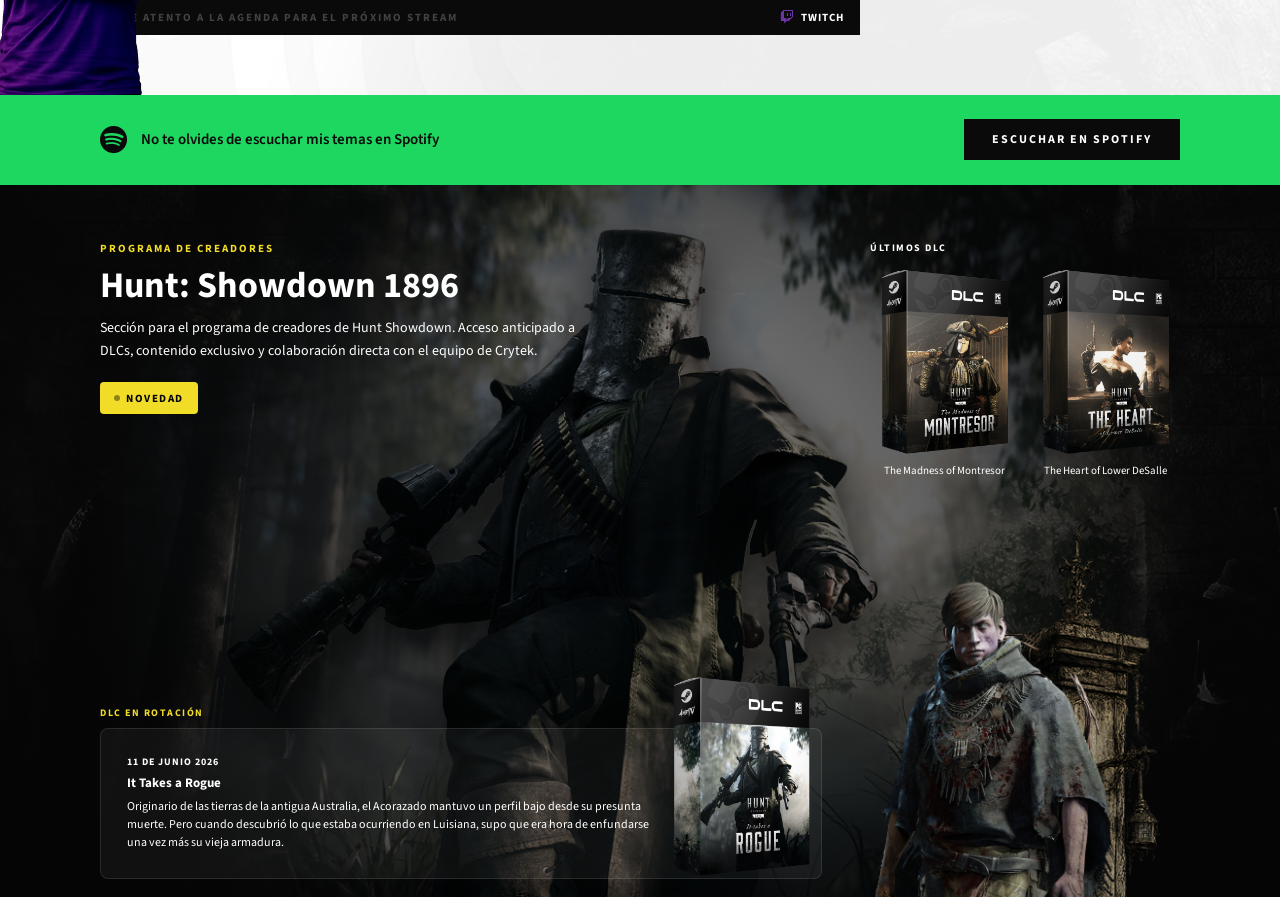
==== commit 65b760a4: "agenda UPD" ====
--- a/index.html
+++ b/index.html
@@ -432,7 +432,7 @@
         <div class="lightbox-agenda-inner">
             <div class="lightbox-agenda-list" id="lightbox-agenda-list"></div>
         </div>
-    </div>
+    </div>    
     
     <!-- ══════════════════════════════════════════════
     LIGHTBOX — VIDEO TRAILER
@@ -440,6 +440,23 @@
     <div id="lightbox-video" class="lightbox-video">
         <button class="lightbox-video-close">×</button>
         <div class="lightbox-video-wrapper" id="lightbox-video-wrapper"></div>
+    </div>
+
+    <!-- ══════════════════════════════════════════════
+    LIGHTBOX — DESAFÍO (info del Twitch Drop del evento)
+    Solo se abre si la card tiene botón DESAFÍO (evento
+    con campo "desafio" en agenda_config.json)
+    ══════════════════════════════════════════════ -->
+    <div id="lightbox-desafio" class="lightbox-desafio">
+        <button class="lightbox-desafio-close">×</button>
+        <div class="lightbox-desafio-card">
+            <div class="lightbox-desafio-header">
+                <h3 id="ld-titulo"></h3>
+                <p id="ld-descripcion"></p>
+                <h4 id="ld-titulo-es" class="lightbox-desafio-es"></h4>
+                <p id="ld-descripcion-es" class="lightbox-desafio-es"></p>
+            </div>
+        </div>
     </div>
 
     <!-- ══════════════════════════════════════════════
--- a/css/agenda.css
+++ b/css/agenda.css
@@ -353,7 +353,7 @@
     background: #000;
 }
 
-.agenda-grid-imgwrap img {
+.agenda-grid-imgwrap > img {
     width: 100%;
     height: 100%;
     object-fit: cover;
@@ -364,6 +364,7 @@
     position: absolute;
     top: 10px;
     left: 10px;
+    z-index: 3; /* por encima del contenido del desafío (z-index:2) cuando está activo */
     background: rgba(0, 0, 0, 0.75);
     backdrop-filter: blur(4px);
     -webkit-backdrop-filter: blur(4px);
@@ -550,4 +551,269 @@
     background: rgba(255, 255, 255, 0.20);
     animation: none;
     height: 4px;
+}
+
+
+
+
+/* ══════════════════════════════════════════════════════════════════
+   AGENDA — BOTÓN DESAFÍO (condicional, solo si el evento tiene drop)
+══════════════════════════════════════════════════════════════════ */
+
+/* Fila que parte el espacio del botón TRAILER en dos, cuando el
+   evento tiene desafío. Reemplaza al .agenda-grid-btn de ancho
+   completo -- no cambia la altura de la card. */
+.agenda-grid-btns {
+    margin-top: 4px;
+    display: flex;
+    gap: 8px;
+}
+
+/* Dentro de la fila partida, TRAILER pierde su margin-top propio
+   (ya lo pone .agenda-grid-btns) y ocupa la mitad del ancho */
+.agenda-grid-btns .agenda-grid-btn--split {
+    margin-top: 0;
+    flex: 1;
+}
+
+.agenda-grid-btn-desafio {
+    flex: 1;
+    display: inline-flex;
+    align-items: center;
+    justify-content: center;
+    gap: 6px;
+    background: rgba(145, 70, 255, 0.12);
+    border: none;
+    color: #e6d9ff;
+    font-family: var(--font-main);
+    font-size: 11px;
+    font-weight: 700;
+    letter-spacing: 1.5px;
+    text-transform: uppercase;
+    text-decoration: none;
+    padding: 9px 10px;
+    border-radius: 3px;
+    cursor: pointer;
+    transition: transform 0.2s;
+    animation: agendaDesafioPulso 2.6s ease-in-out infinite;
+}
+
+@keyframes agendaDesafioPulso {
+    0%, 100% {
+        background: rgba(145, 70, 255, 0.12);
+        color: #e6d9ff;
+    }
+    50% {
+        background: #9146ff;
+        color: #fff;
+    }
+}
+
+.agenda-grid-btn-desafio:hover {
+    background: #9146ff;
+    color: #fff;
+    transform: translateY(-2px);
+    animation-play-state: paused;
+}
+
+
+/* ══════════════════════════════════════════════════════════════════
+   AGENDA — SWAP DENTRO DEL IMGWRAP
+   Reemplaza al modal lightbox-desafio de acá abajo (que queda en el
+   archivo sin usarse por ahora, no se borró por las dudas).
+   La imagen y el bloque de texto del desafío quedan superpuestos,
+   ambos position:absolute dentro de .agenda-grid-imgwrap -- que ya
+   tiene aspect-ratio fijo + overflow:hidden, por eso el card nunca
+   cambia de alto sea cual sea el que esté visible.
+══════════════════════════════════════════════════════════════════ */
+
+/* La fecha se oculta en modo desafío -- es un swap completo, no
+   convive info de los dos estados. Vuelve a aparecer al tocar VOLVER. */
+.agenda-grid-card.mostrando-desafio .agenda-grid-date {
+    opacity: 0;
+    pointer-events: none;
+}
+
+.agenda-grid-imgwrap > img,
+.agenda-grid-desafio-bg,
+.agenda-grid-desafio-content {
+    position: absolute;
+    inset: 0;
+    transition: opacity 0.25s ease;
+}
+
+.agenda-grid-imgwrap > img {
+    opacity: 1;
+}
+
+/* CAPA 1 (fondo): color sólido + marca de agua. Nada de texto acá --
+   así el logo nunca puede verse afectado por el layout del texto. */
+.agenda-grid-desafio-bg {
+    background: #15161a;
+    opacity: 0;
+    pointer-events: none;
+    z-index: 2;
+    overflow: hidden;
+}
+
+.agenda-grid-desafio-watermark {
+    position: absolute;
+    right: -16px;
+    bottom: -16px;
+    height: 140px;
+    width: auto;
+    opacity: 0.12;
+    filter: brightness(0) invert(1);
+}
+
+/* CAPA 2 (texto): completamente aparte de la capa de fondo, sin
+   fondo propio (se ve el de la capa 1 por transparencia). Solo
+   contiene título y descripción -- nunca la imagen. */
+.agenda-grid-desafio-content {
+    display: flex;
+    flex-direction: column;
+    justify-content: center;
+    gap: 6px;
+    padding: 16px;
+    opacity: 0;
+    pointer-events: none;
+    z-index: 3;
+    overflow: hidden;
+}
+
+/* Estado activo -- lo togglea lb-agenda.js con .mostrando-desafio
+   en la card. Se oculta la imagen, se muestran las dos capas nuevas. */
+.agenda-grid-card.mostrando-desafio .agenda-grid-imgwrap > img {
+    opacity: 0;
+}
+
+.agenda-grid-card.mostrando-desafio .agenda-grid-desafio-bg,
+.agenda-grid-card.mostrando-desafio .agenda-grid-desafio-content {
+    opacity: 1;
+    pointer-events: auto;
+}
+
+/* Badge de dificultad -- pill chico arriba del título. Color fijo por
+   nivel (mismo color siempre para esa dificultad en todos los eventos,
+   no elegible desde el panel), paleta definida por Ambi. */
+.agenda-grid-desafio-badge {
+    align-self: flex-start;
+    font-family: var(--font-main);
+    font-size: 10px;
+    font-weight: 800;
+    letter-spacing: 0.5px;
+    color: #15161a;
+    padding: 3px 8px;
+    border-radius: 4px;
+    margin-bottom: 2px;
+}
+
+.agenda-grid-desafio-badge[data-dificultad="NOOB"]      { background: #63E06F; }
+.agenda-grid-desafio-badge[data-dificultad="EASY"]      { background: #4FA9FF; }
+.agenda-grid-desafio-badge[data-dificultad="MEDIUM"]    { background: #FFD447; }
+.agenda-grid-desafio-badge[data-dificultad="HARD"]      { background: #FF7A30; }
+.agenda-grid-desafio-badge[data-dificultad="LEGENDARY"] { background: #D92B45; color: #fff; }
+
+/* Solo se muestra la traducción en español -- el inglés queda
+   guardado en el JSON como referencia pero no se renderiza acá. */
+.agenda-grid-desafio-titulo {
+    font-family: var(--font-main);
+    font-size: 15px;
+    font-weight: 800;
+    color: #fff;
+    margin: 0;
+    line-height: 1.25;
+}
+
+.agenda-grid-desafio-desc {
+    font-family: var(--font-main);
+    font-size: 12px;
+    color: #aaa;
+    line-height: 1.5;
+    margin: 0;
+}
+
+
+/* ══════════════════════════════════════════════════════════════════
+   LIGHTBOX — DESAFÍO (modal con la info del Twitch Drop -- sin usar
+   desde que el desafío pasó a mostrarse dentro de la card)
+══════════════════════════════════════════════════════════════════ */
+
+.lightbox-desafio {
+    position: fixed;
+    inset: 0;
+    background: rgba(0, 0, 0, 0.85);
+    display: none;
+    align-items: center;
+    justify-content: center;
+    z-index: 9600; /* por encima de lightbox-agenda (9000) y lightbox-video (9500) */
+}
+
+.lightbox-desafio.active {
+    display: flex;
+}
+
+.lightbox-desafio-close {
+    position: fixed;
+    top: 24px;
+    right: 36px;
+    background: none;
+    border: none;
+    color: #fff;
+    font-size: 50px;
+    line-height: 1;
+    cursor: pointer;
+    z-index: 9601;
+    transition: color 0.2s;
+}
+
+.lightbox-desafio-close:hover {
+    color: var(--c-red);
+}
+
+.lightbox-desafio-card {
+    width: 90%;
+    max-width: 380px;
+    background: #15161a;
+    border: 1px solid #2a2b30;
+    border-radius: 10px;
+    padding: 20px;
+    display: flex;
+    flex-direction: column;
+    gap: 14px;
+}
+
+.lightbox-desafio-header h3 {
+    font-family: var(--font-main);
+    font-size: 17px;
+    font-weight: 800;
+    color: #fff;
+    margin: 0 0 4px;
+}
+
+.lightbox-desafio-header p {
+    font-family: var(--font-main);
+    font-size: 13px;
+    color: #aaa;
+    margin: 0;
+}
+
+/* Traducción en español: mismo bloque header, pero un toque más chica
+   y apagada que el original en inglés (h3/p de arriba), para que se
+   note que es la versión traducida sin competir visualmente. */
+.lightbox-desafio-header h4.lightbox-desafio-es {
+    font-family: var(--font-main);
+    font-size: 14px;
+    font-weight: 700;
+    color: #ccc;
+    margin: 10px 0 2px;
+}
+
+.lightbox-desafio-header p.lightbox-desafio-es {
+    font-family: var(--font-main);
+    font-size: 12px;
+    font-style: italic;
+    color: #888;
+    margin: 0;
+}
 }
